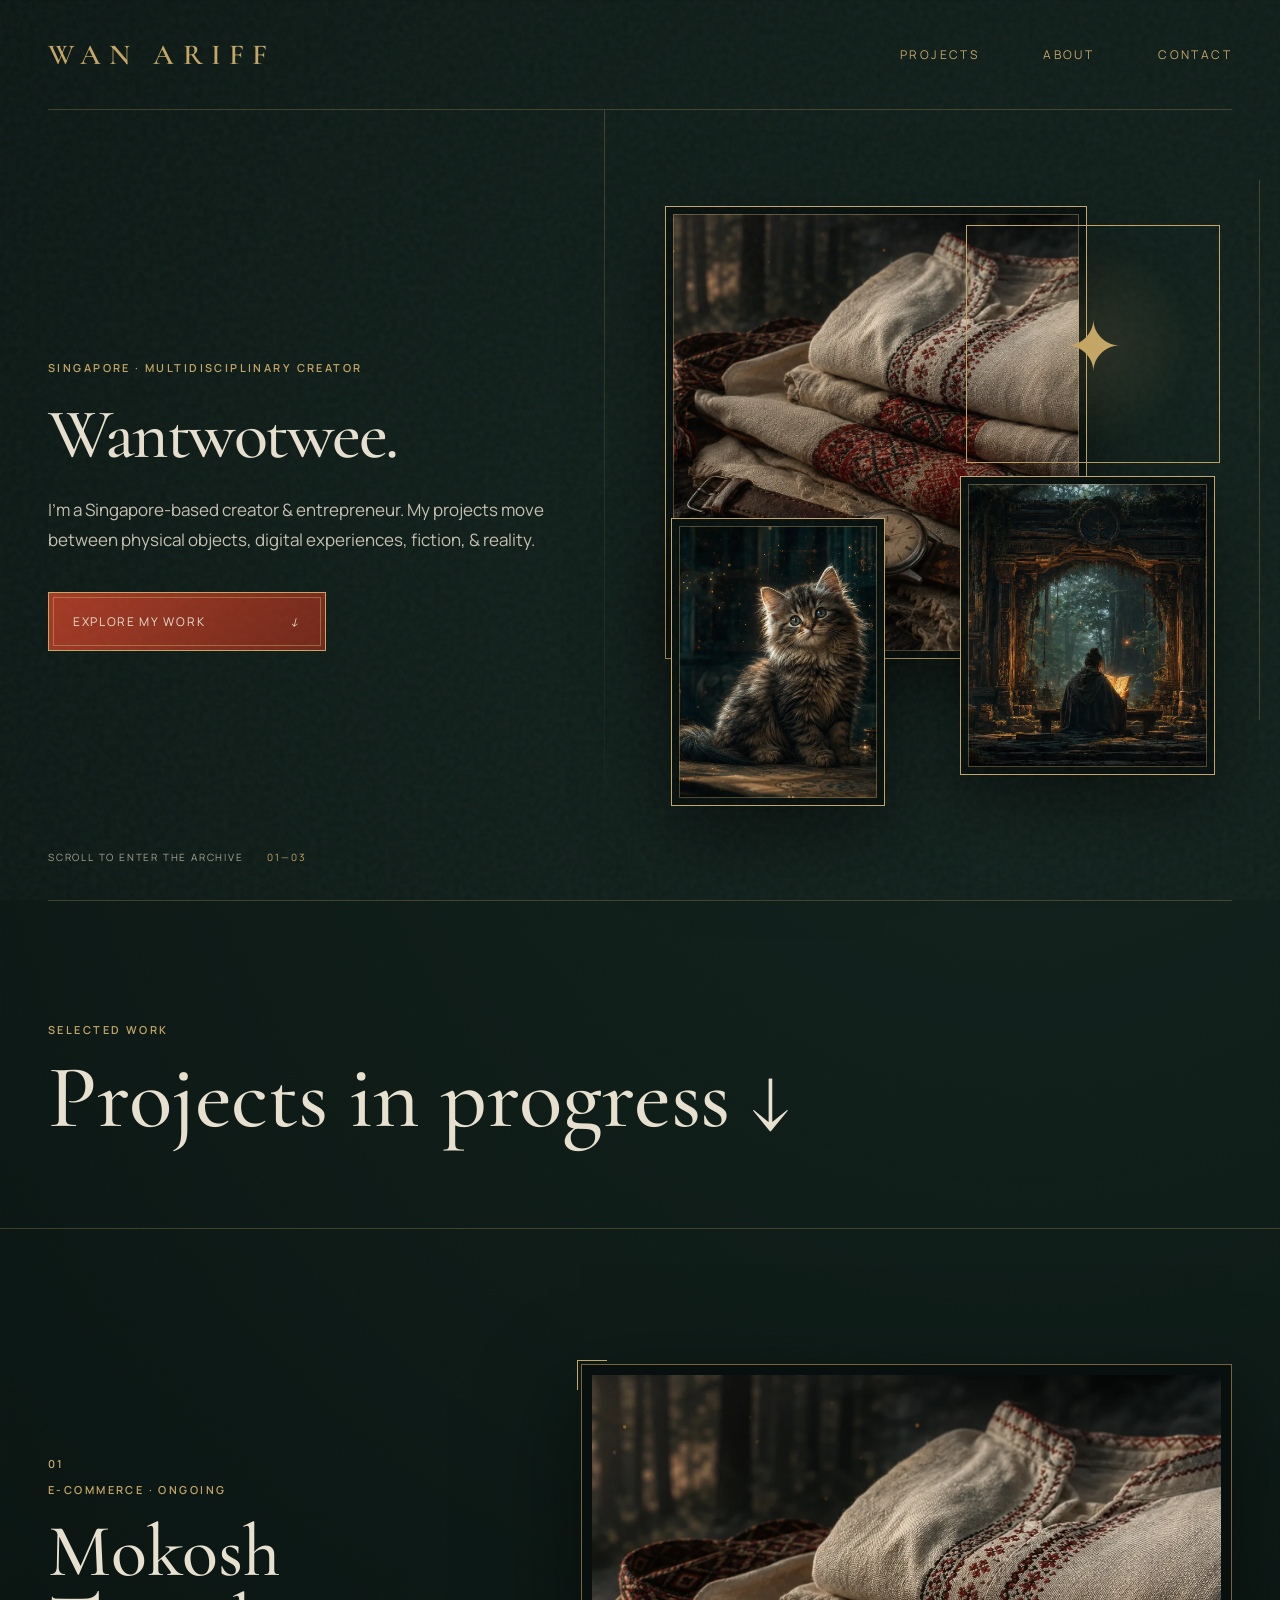
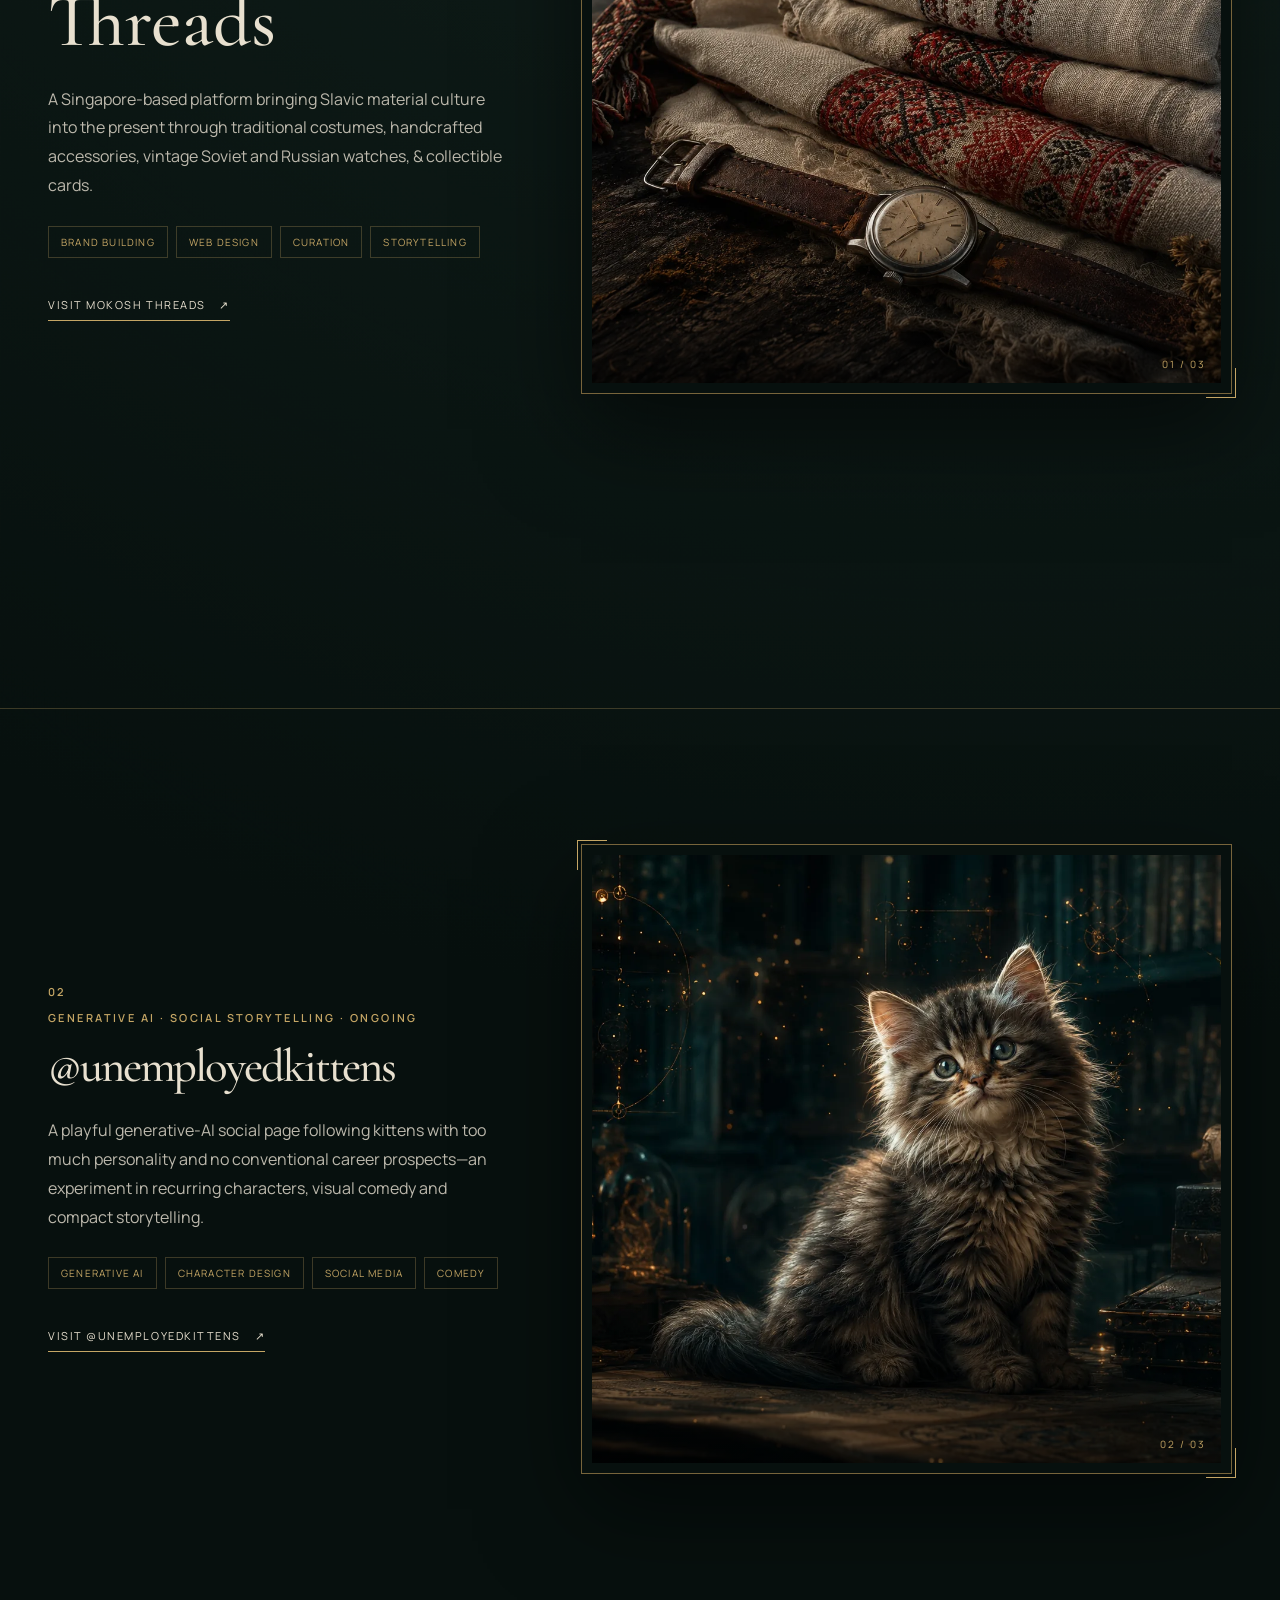
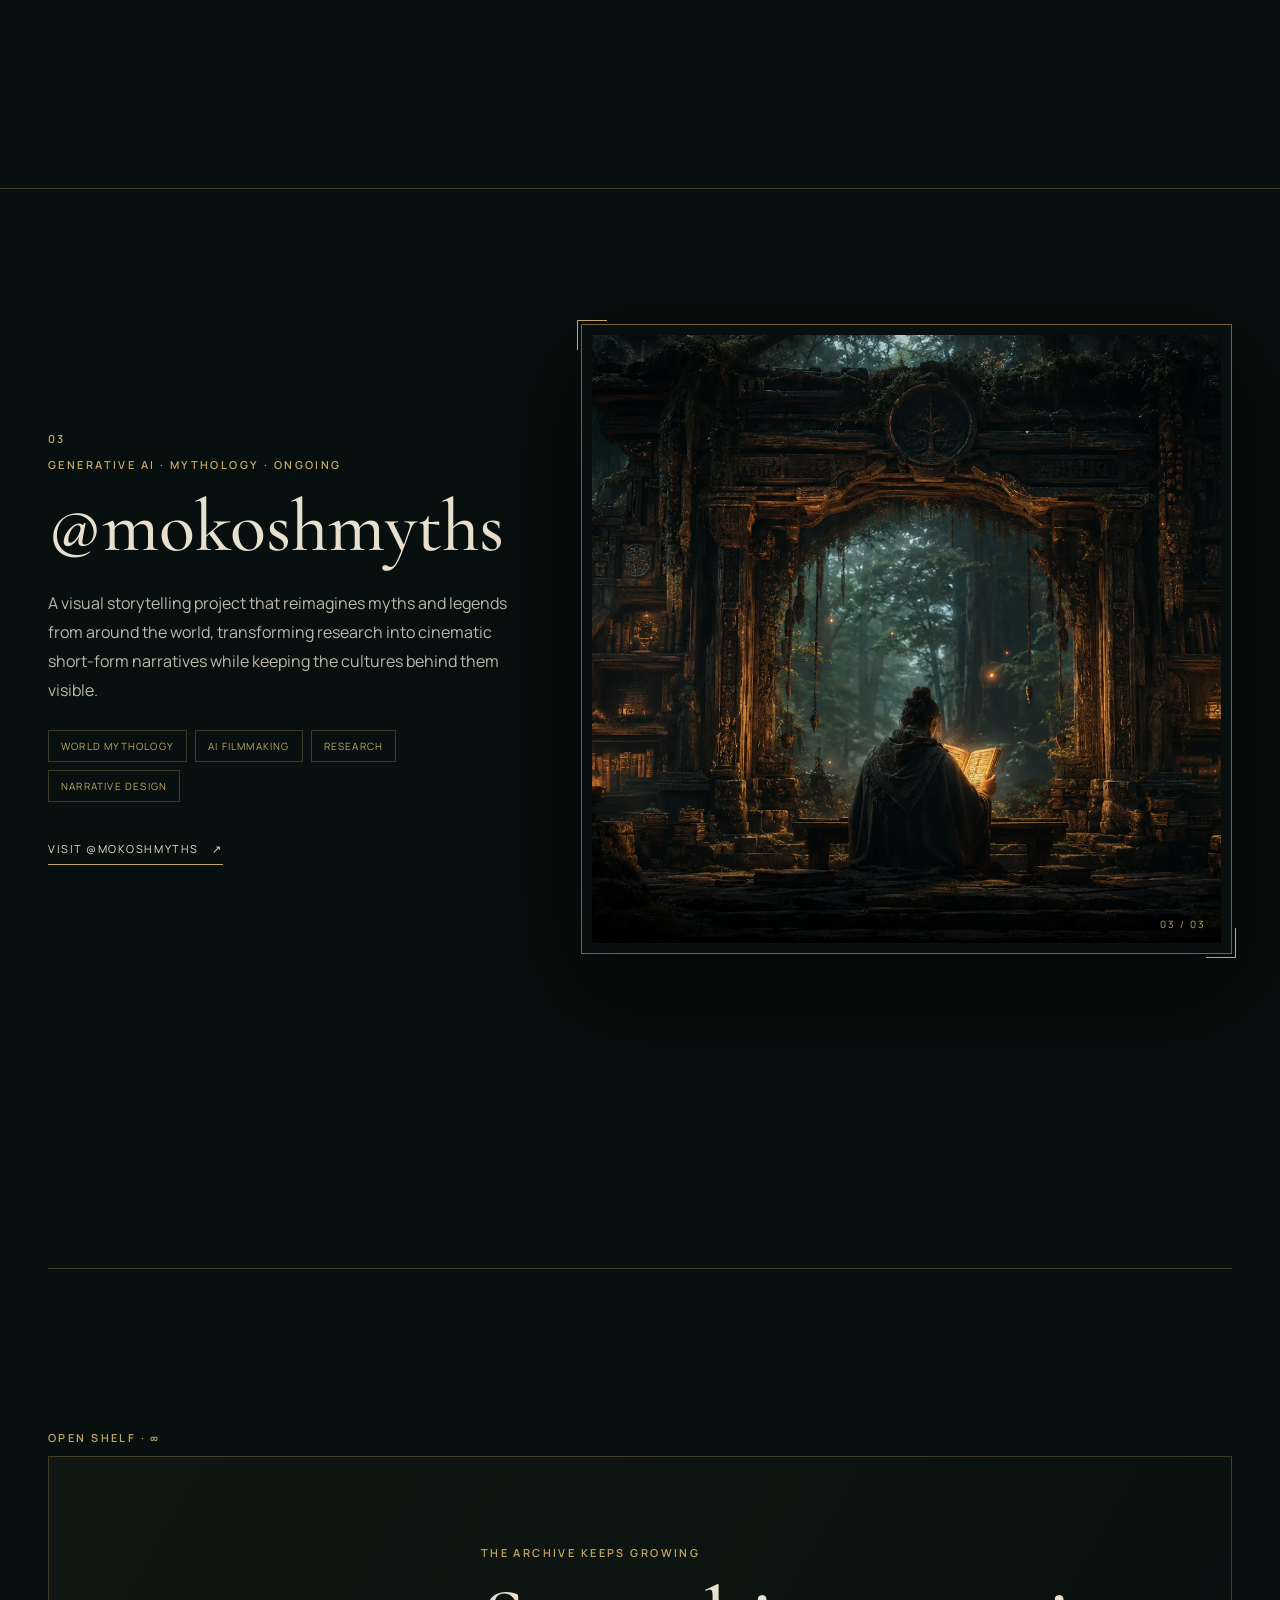
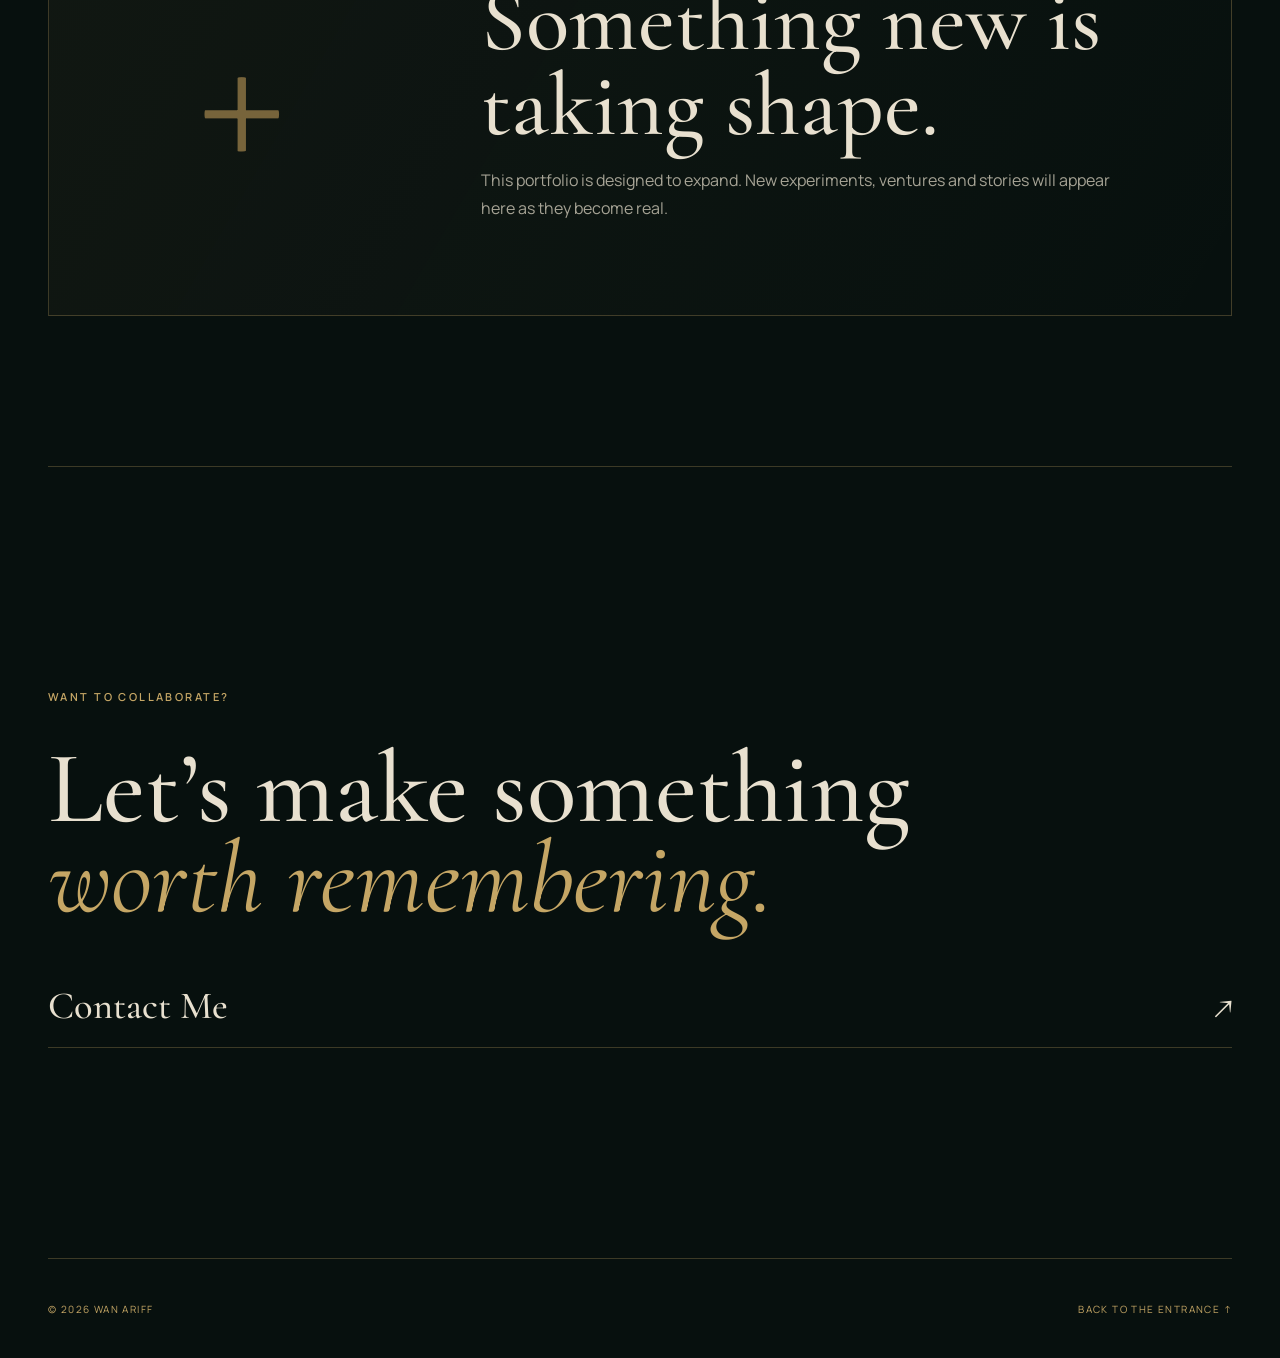
==== index.html @ e7ea40e2 "Update index.html" ====
<!doctype html>
<html lang="en">
<head>
  <meta charset="utf-8">
  <meta name="viewport" content="width=device-width, initial-scale=1">
  <meta name="description" content="Wan Ariff — Singapore-based multidisciplinary creator building brands, stories, objects and unusual internet ideas.">
  <meta name="theme-color" content="#07100e">
  <title>Wan Ariff — Creative Projects</title>
  <link rel="preconnect" href="https://fonts.googleapis.com">
  <link rel="preconnect" href="https://fonts.gstatic.com" crossorigin>
  <link href="https://fonts.googleapis.com/css2?family=Cormorant+Garamond:wght@400;500;600&family=Manrope:wght@400;500;600&display=swap" rel="stylesheet">
  <link rel="stylesheet" href="style.css">
  <link rel="stylesheet" href="base-fix.css">
  <script src="projects.js" defer></script>
  <script src="script.js" defer></script>
</head>
<body>
  <div class="grain" aria-hidden="true"></div>
  <div class="mist mist-a" data-depth=".08" aria-hidden="true"></div>
  <div class="mist mist-b" data-depth=".14" aria-hidden="true"></div>
  <div class="embers" aria-hidden="true"></div>
  <div class="progress" aria-hidden="true"><span></span></div>

  <header class="site-header">
    <a class="brand" href="#top" aria-label="Wan Ariff, home">WAN ARIFF</a>
    <button class="menu-toggle" aria-label="Open navigation" aria-expanded="false"><span></span><span></span></button>
    <nav aria-label="Main navigation">
      <a href="#projects">Projects</a>
      <a href="#about">About</a>
      <a href="#contact">Contact</a>
    </nav>
  </header>

  <main id="top">
    <section class="hero section-shell" aria-labelledby="hero-title">
      <div class="hero-copy reveal">
        <p class="eyebrow">Singapore · Multidisciplinary creator</p>
        <h1 id="hero-title">Wantwotwee.</h1>
        <p class="hero-intro">I’m a Singapore-based creator & entrepreneur. My projects move between physical objects, digital experiences, fiction, & reality.</p>
        <a class="button" href="#projects"><span>Explore my work</span><i aria-hidden="true">↓</i></a>
      </div>
      <div class="hero-archive" aria-hidden="true">
        <figure class="archive-frame frame-main" data-depth=".1"><img src="assets/mokosh-threads.webp" alt=""></figure>
        <figure class="archive-frame frame-kitten" data-depth=".18"><img src="assets/unemployed-kittens.webp" alt=""></figure>
        <figure class="archive-frame frame-myth" data-depth=".12"><img src="assets/mokosh-myths.jpeg" alt=""></figure>
        <div class="archive-sigil">✦</div>
      </div>
      <p class="scroll-note">Scroll to enter the archive <span>01—03</span></p>
    </section>

    <section id="projects" class="projects" aria-labelledby="projects-title">
      <div class="projects-heading section-shell reveal">
        <p class="eyebrow">Selected work</p>
        <h2 id="projects-title">Projects in progress ↓</h2>
      </div>
      <div id="project-list"></div>
    </section>

    <section class="future section-shell reveal" id="future">
      <p class="section-index">Open shelf · ∞</p>
      <div class="future-card">
        <span class="future-mark">+</span>
        <div><p class="eyebrow">The archive keeps growing</p><h2>Something new is taking shape.</h2><p>This portfolio is designed to expand. New experiments, ventures and stories will appear here as they become real.</p></div>
      </div>
    </section>

    <section class="contact section-shell" id="contact">
      <p class="eyebrow reveal">Want to collaborate?</p>
      <h2 class="reveal">Let’s make something<br><em>worth remembering.</em></h2>
      <a class="contact-link reveal" href="mailto:wa0001at@gmail.com">Contact Me <span>↗</span></a>
    </section>
  </main>

  <footer class="site-footer section-shell"><span>© <span id="year"></span> Wan Ariff</span><a href="#top">Back to the entrance ↑</a></footer>
</body>
</html>
---- style.css ----
:root{--forest:#07100e;--charcoal:#0d1513;--gold:#c5a665;--gold-dim:#77643b;--parchment:#e8e0cf;--muted:#a6a395;--ember:#a93f28;--moss:#53604c;--line:rgba(197,166,101,.28);--serif:"Cormorant Garamond",Georgia,serif;--sans:"Manrope",Arial,sans-serif}
*{box-sizing:border-box}html{scroll-behavior:smooth;background:var(--forest)}body{margin:0;color:var(--parchment);background:radial-gradient(circle at 80% 10%,#14241f 0,transparent 36%),var(--forest);font-family:var(--sans);overflow-x:hidden}a{color:inherit}img{display:block;width:100%;height:100%;object-fit:cover}.section-shell{width:min(1420px,calc(100% - 96px));margin-inline:auto}.grain{position:fixed;inset:0;pointer-events:none;opacity:.055;z-index:20;background-image:url("data:image/svg+xml,%3Csvg viewBox='0 0 180 180' xmlns='http://www.w3.org/2000/svg'%3E%3Cfilter id='n'%3E%3CfeTurbulence type='fractalNoise' baseFrequency='.8' numOctaves='4' stitchTiles='stitch'/%3E%3C/filter%3E%3Crect width='100%25' height='100%25' filter='url(%23n)' opacity='.8'/%3E%3C/svg%3E")}.mist{position:fixed;width:65vw;height:38vw;filter:blur(70px);opacity:.14;pointer-events:none;z-index:-1;transform:translate3d(0,var(--parallax,0),0);background:radial-gradient(ellipse,rgba(137,149,128,.45),transparent 66%)}.mist-a{right:-20vw;top:15vh}.mist-b{left:-25vw;top:60vh}.embers{position:fixed;inset:0;pointer-events:none;z-index:-1;opacity:.55;background-image:radial-gradient(circle,#d95b31 0 1px,transparent 1.5px),radial-gradient(circle,#c69a51 0 1px,transparent 1.6px);background-position:14% 30%,76% 63%;background-size:260px 310px,390px 270px}.progress{position:fixed;right:20px;top:20vh;width:1px;height:60vh;background:var(--line);z-index:15}.progress span{display:block;width:100%;height:100%;background:var(--gold);transform-origin:top;transform:scaleY(0)}
.site-header{position:absolute;z-index:10;top:0;left:50%;transform:translateX(-50%);width:min(1420px,calc(100% - 96px));height:110px;border-bottom:1px solid var(--line);display:flex;align-items:center;justify-content:space-between}.brand{text-decoration:none;color:var(--gold);font:600 29px/1 var(--serif);letter-spacing:.28em}.site-header nav{display:flex;gap:64px}.site-header nav a{text-transform:uppercase;text-decoration:none;color:var(--gold);font-size:12px;letter-spacing:.2em;position:relative}.site-header nav a:after{content:"";position:absolute;left:0;right:100%;bottom:-7px;height:1px;background:var(--gold);transition:.3s}.site-header nav a:hover:after{right:0}.menu-toggle{display:none;background:none;border:0;padding:10px}.menu-toggle span{display:block;width:26px;height:1px;margin:7px;background:var(--gold)}
.hero{min-height:100svh;padding-top:160px;padding-bottom:60px;display:grid;grid-template-columns:48% 52%;align-items:center;position:relative}.hero:before{content:"";position:absolute;top:110px;bottom:40px;left:47%;width:1px;background:linear-gradient(var(--line),transparent)}.eyebrow,.section-index,.project-type{text-transform:uppercase;color:var(--gold);font-size:11px;letter-spacing:.22em;font-weight:600}.hero h1{font:500 clamp(54px,5.5vw,90px)/.96 var(--serif);letter-spacing:-.035em;margin:26px 0}.hero-intro{max-width:560px;color:#c6c0b2;font-size:17px;line-height:1.75}.button{display:inline-flex;margin-top:20px;min-width:278px;justify-content:space-between;align-items:center;padding:20px 24px;text-decoration:none;text-transform:uppercase;letter-spacing:.14em;font-size:12px;background:linear-gradient(135deg,#a63b25,#702719);border:1px solid var(--gold);outline:1px solid rgba(197,166,101,.5);outline-offset:-6px;transition:.3s}.button:hover{transform:translateY(-3px);filter:brightness(1.15)}.hero-archive{height:min(650px,65vw);max-height:68vh;position:relative;margin-left:6%}.archive-frame{position:absolute;margin:0;border:1px solid var(--gold);padding:7px;background:#07100e;box-shadow:0 28px 70px rgba(0,0,0,.5);transform:translate3d(0,var(--parallax,0),0);overflow:hidden}.archive-frame:after{content:"";position:absolute;inset:7px;border:1px solid rgba(197,166,101,.4)}.frame-main{inset:2% 25% 24% 2%}.frame-kitten{width:37%;height:47%;left:3%;bottom:0;z-index:2}.frame-myth{width:44%;height:49%;right:3%;bottom:5%;z-index:3}.archive-sigil{position:absolute;right:2%;top:5%;border:1px solid var(--gold);color:var(--gold);width:44%;height:39%;display:grid;place-items:center;font-size:70px;background:radial-gradient(circle,rgba(197,166,101,.14),transparent 60%)}.scroll-note{position:absolute;bottom:26px;left:0;color:var(--muted);font-size:10px;text-transform:uppercase;letter-spacing:.18em}.scroll-note span{color:var(--gold);margin-left:20px}
.manifesto{padding:150px 0;display:grid;grid-template-columns:30% 58%;gap:12%;border-top:1px solid var(--line)}.manifesto-lead{font:500 clamp(38px,4vw,64px)/1.05 var(--serif);margin:0 0 40px;color:var(--parchment)}.manifesto div>p:last-child{color:var(--muted);font-size:17px;line-height:1.8;max-width:750px}.projects-heading{padding:110px 0 70px;border-top:1px solid var(--line)}.projects-heading h2,.future h2{font:500 clamp(54px,7vw,104px)/.95 var(--serif);margin:18px 0}.project{min-height:120vh;border-top:1px solid var(--line);position:relative}.project-sticky{min-height:100vh;position:sticky;top:0;display:grid;grid-template-columns:39% 55%;gap:6%;align-items:center;padding-block:90px}.project-copy h3{font:500 clamp(50px,5.8vw,90px)/.95 var(--serif);margin:19px 0 28px}.project-description{font-size:16px;line-height:1.8;color:#bcb8ac;max-width:560px}.tags{display:flex;gap:8px;flex-wrap:wrap;list-style:none;padding:0;margin:26px 0 34px}.tags li{border:1px solid var(--line);padding:8px 12px;color:var(--gold);font-size:10px;text-transform:uppercase;letter-spacing:.12em}.text-link{text-decoration:none;text-transform:uppercase;letter-spacing:.14em;font-size:11px;border-bottom:1px solid var(--gold);padding-bottom:8px}.text-link span{margin-left:10px}.text-link.disabled{opacity:.45;pointer-events:none}.project-visual{height:min(70vh,720px);margin:0;border:1px solid var(--gold-dim);padding:10px;position:relative;background:#07100e;box-shadow:0 35px 90px rgba(0,0,0,.55)}.project-visual:after{content:"";position:absolute;inset:10px;background:linear-gradient(180deg,transparent 70%,rgba(0,0,0,.65));pointer-events:none}.project-visual figcaption{position:absolute;right:25px;bottom:22px;color:var(--gold);z-index:2;font-size:10px;letter-spacing:.2em}.corner{position:absolute;width:30px;height:30px;z-index:3}.corner-a{left:-5px;top:-5px;border-left:1px solid var(--gold);border-top:1px solid var(--gold)}.corner-b{right:-5px;bottom:-5px;border-right:1px solid var(--gold);border-bottom:1px solid var(--gold)}
.future{padding:150px 0;border-top:1px solid var(--line)}.future-card{min-height:460px;border:1px solid var(--line);padding:60px;display:grid;grid-template-columns:25% 65%;gap:10%;align-items:center;background:linear-gradient(120deg,rgba(197,166,101,.05),transparent)}.future-mark{font:300 220px/1 var(--serif);color:var(--gold-dim);text-align:center}.future-card p:last-child{color:var(--muted);line-height:1.75;max-width:650px}.contact{min-height:88vh;padding:150px 0;display:flex;flex-direction:column;justify-content:center;border-top:1px solid var(--line)}.contact h2{font:500 clamp(55px,8vw,122px)/.88 var(--serif);margin:28px 0 60px}.contact h2 em{color:var(--gold);font-weight:400}.contact-link{font:500 clamp(26px,3vw,48px) var(--serif);text-decoration:none;border-bottom:1px solid var(--line);padding-bottom:18px;display:flex;justify-content:space-between}.contact-note{font-size:11px;color:var(--muted);margin-top:15px}.site-footer{height:100px;border-top:1px solid var(--line);display:flex;justify-content:space-between;align-items:center;color:var(--gold);font-size:10px;text-transform:uppercase;letter-spacing:.14em}.site-footer a{text-decoration:none}
.reveal{opacity:0;transform:translateY(32px);transition:opacity .9s ease var(--delay,0s),transform .9s ease var(--delay,0s)}.reveal.visible{opacity:1;transform:none}
@media(max-width:900px){.section-shell,.site-header{width:min(100% - 40px,720px)}.site-header{height:84px}.brand{font-size:22px}.menu-toggle{display:block}.site-header nav{position:absolute;top:84px;left:0;right:0;padding:25px;background:#09120f;border:1px solid var(--line);display:none;flex-direction:column;gap:24px}.site-header nav.open{display:flex}.hero{padding-top:130px;grid-template-columns:1fr;align-content:start}.hero:before{display:none}.hero h1{font-size:clamp(48px,13vw,72px)}.hero-archive{height:520px;margin:70px 0 20px}.scroll-note{display:none}.manifesto{grid-template-columns:1fr;padding:100px 0;gap:25px}.project{min-height:0}.project-sticky{position:relative;grid-template-columns:1fr;padding:100px 0;gap:45px}.project-visual{height:62vh;max-height:640px;order:-1}.future-card{grid-template-columns:1fr;padding:36px}.future-mark{font-size:120px;text-align:left}.contact{min-height:80vh;padding:110px 0}.progress{right:8px}}
@media(max-width:520px){.section-shell,.site-header{width:calc(100% - 28px)}.hero{padding-top:115px}.hero h1{font-size:46px}.hero-intro{font-size:15px}.button{width:100%;min-width:0}.hero-archive{height:390px}.frame-main{right:13%}.frame-kitten{width:42%}.frame-myth{width:48%}.archive-sigil{display:none}.projects-heading{padding:85px 0 50px}.project-copy h3{font-size:50px}.project-visual{height:52vh}.future{padding:90px 0}.future-card{padding:28px}.future-card h2{font-size:48px}.contact h2{font-size:52px}.site-footer{height:auto;padding-block:30px;gap:20px;flex-direction:column;align-items:flex-start}}
@media(prefers-reduced-motion:reduce){html{scroll-behavior:auto}*,*:before,*:after{animation-duration:.01ms!important;transition-duration:.01ms!important}.reveal{opacity:1;transform:none}}
---- base-fix.css ----
body {
  margin: 0;
  color: var(--parchment);
  background: radial-gradient(circle at 80% 10%, #14241f 0, transparent 36%), var(--forest);
  font-family: var(--sans);
  overflow-x: hidden;
}

a { color: inherit; }

img {
  display: block;
  width: 100%;
  height: 100%;
  object-fit: cover;
}

/* Keep typography consistent between desktop and mobile browsers. */
html {
  -webkit-text-size-adjust: 100%;
  text-size-adjust: 100%;
}

.project-copy {
  min-width: 0;
}

.project-copy h3 {
  max-width: 100%;
  overflow-wrap: anywhere;
  word-break: normal;
}

/* The social handle is one long word, so it needs a slightly more compact
   desktop display size to stay inside the text column. */
.project[data-project="02"] .project-copy h3 {
  font-size: clamp(42px, 3.65vw, 68px);
  letter-spacing: -0.045em;
}

@media (max-width: 900px) {
  .project-copy h3,
  .project[data-project="02"] .project-copy h3 {
    font-size: clamp(42px, 11vw, 52px);
    line-height: 0.96;
    letter-spacing: -0.035em;
  }

  .project-type,
  .project-description,
  .tags,
  .text-link {
    -webkit-text-size-adjust: 100%;
    text-size-adjust: 100%;
  }
}

@media (max-width: 520px) {
  .project-copy h3,
  .project[data-project="02"] .project-copy h3 {
    font-size: clamp(38px, 10.5vw, 48px);
  }
}
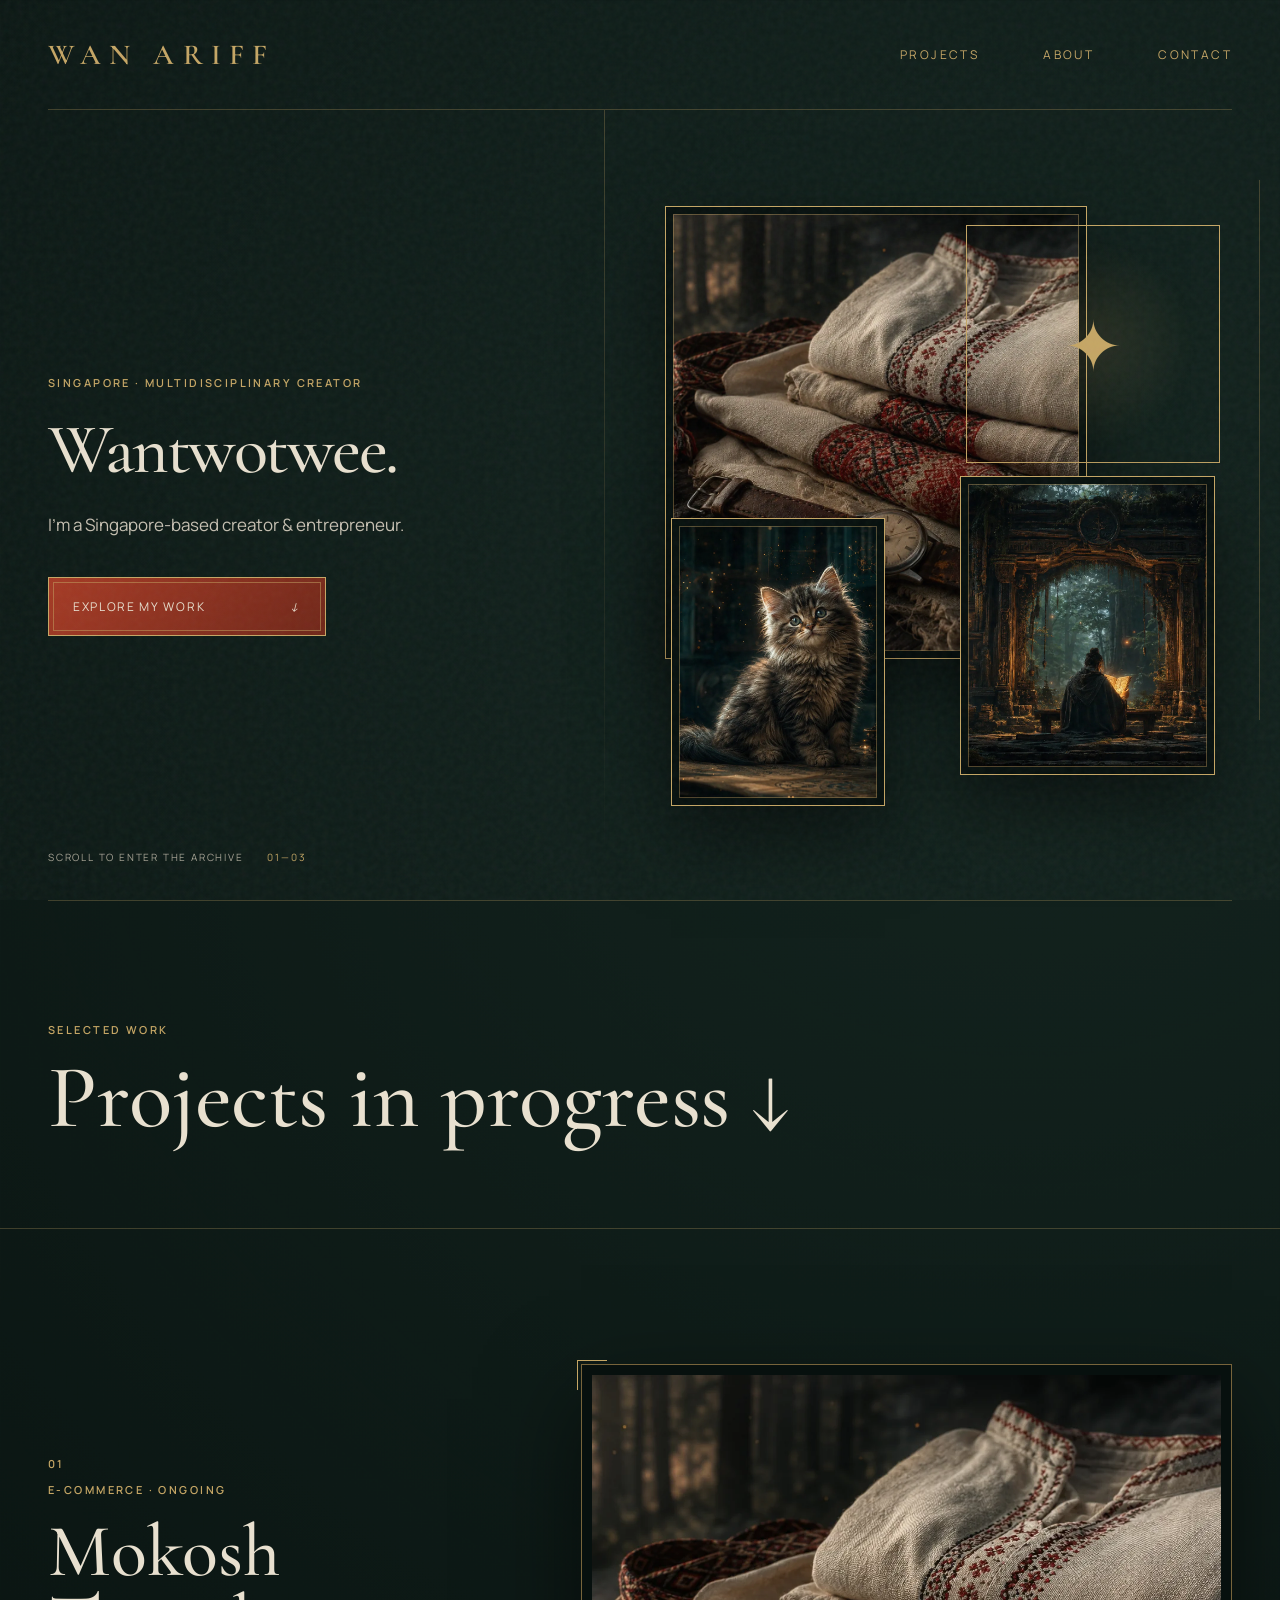
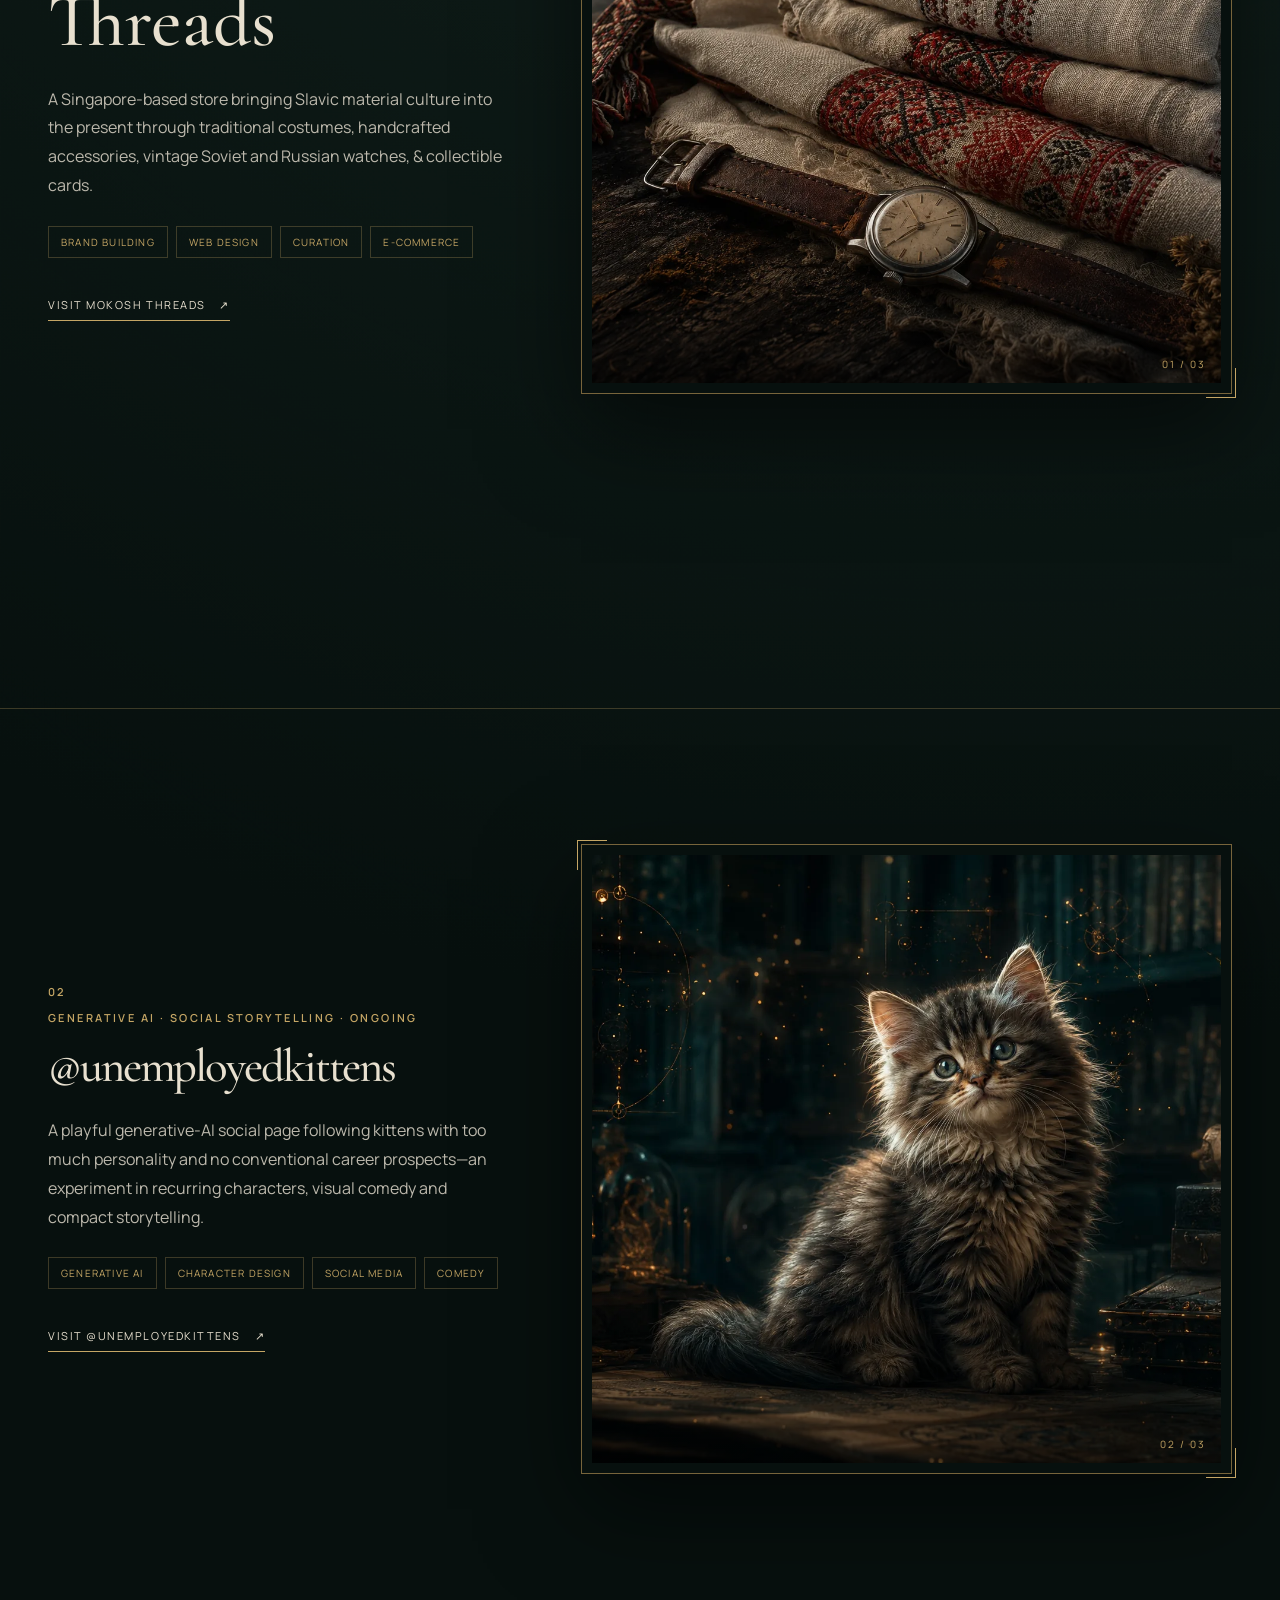
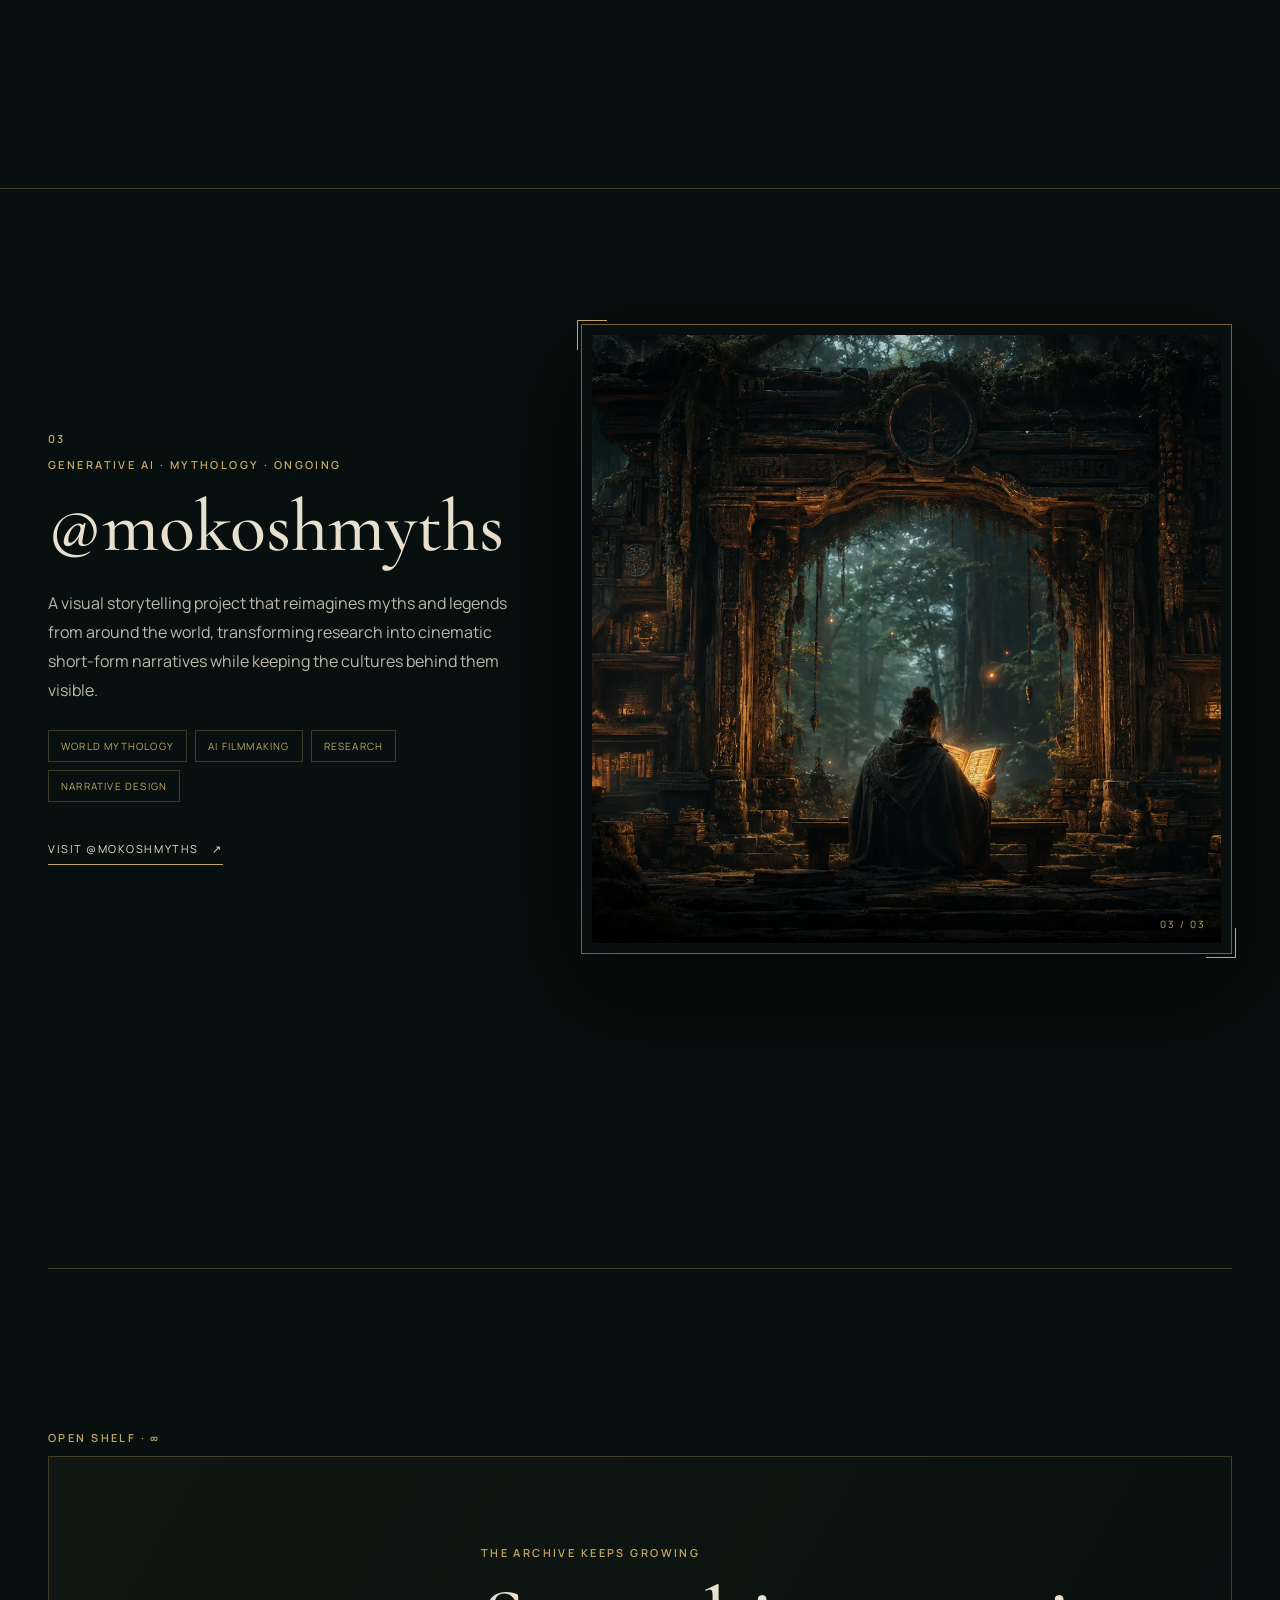
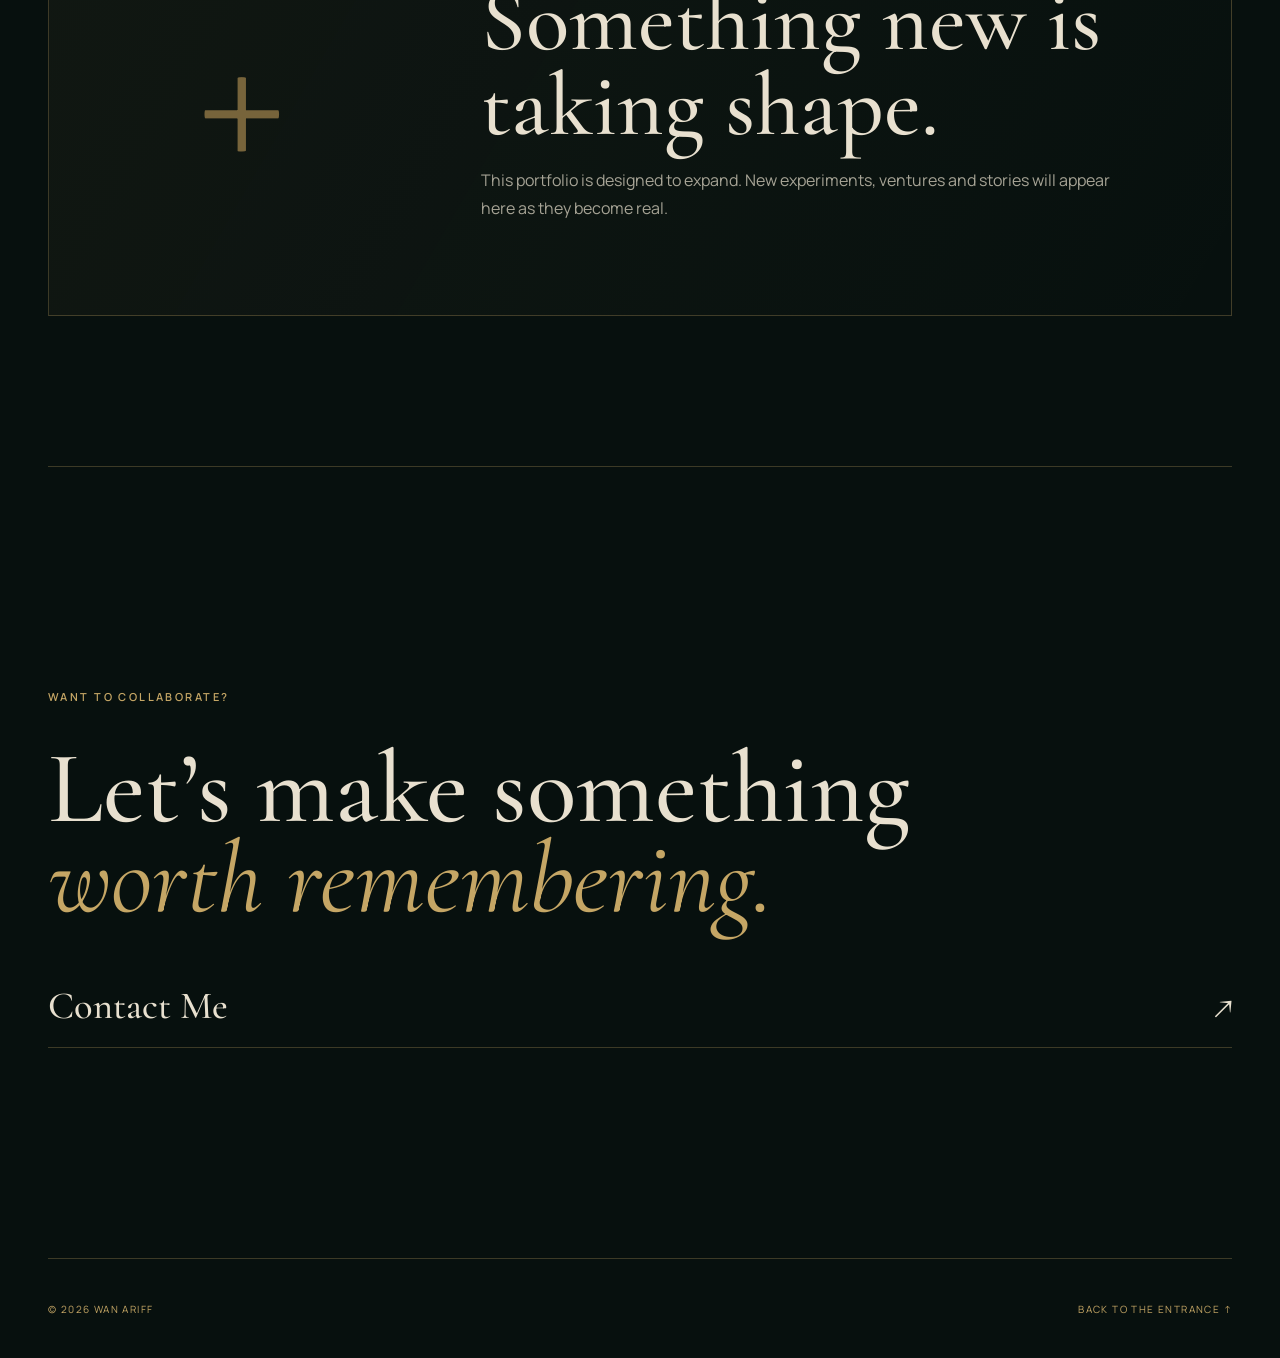
==== commit 67d4cde8: "Update index.html" ====
--- a/index.html
+++ b/index.html
@@ -36,7 +36,7 @@
       <div class="hero-copy reveal">
         <p class="eyebrow">Singapore · Multidisciplinary creator</p>
         <h1 id="hero-title">Wantwotwee.</h1>
-        <p class="hero-intro">I’m a Singapore-based creator & entrepreneur. My projects move between physical objects, digital experiences, fiction, & reality.</p>
+        <p class="hero-intro">I’m a Singapore-based creator & entrepreneur.</p>
         <a class="button" href="#projects"><span>Explore my work</span><i aria-hidden="true">↓</i></a>
       </div>
       <div class="hero-archive" aria-hidden="true">
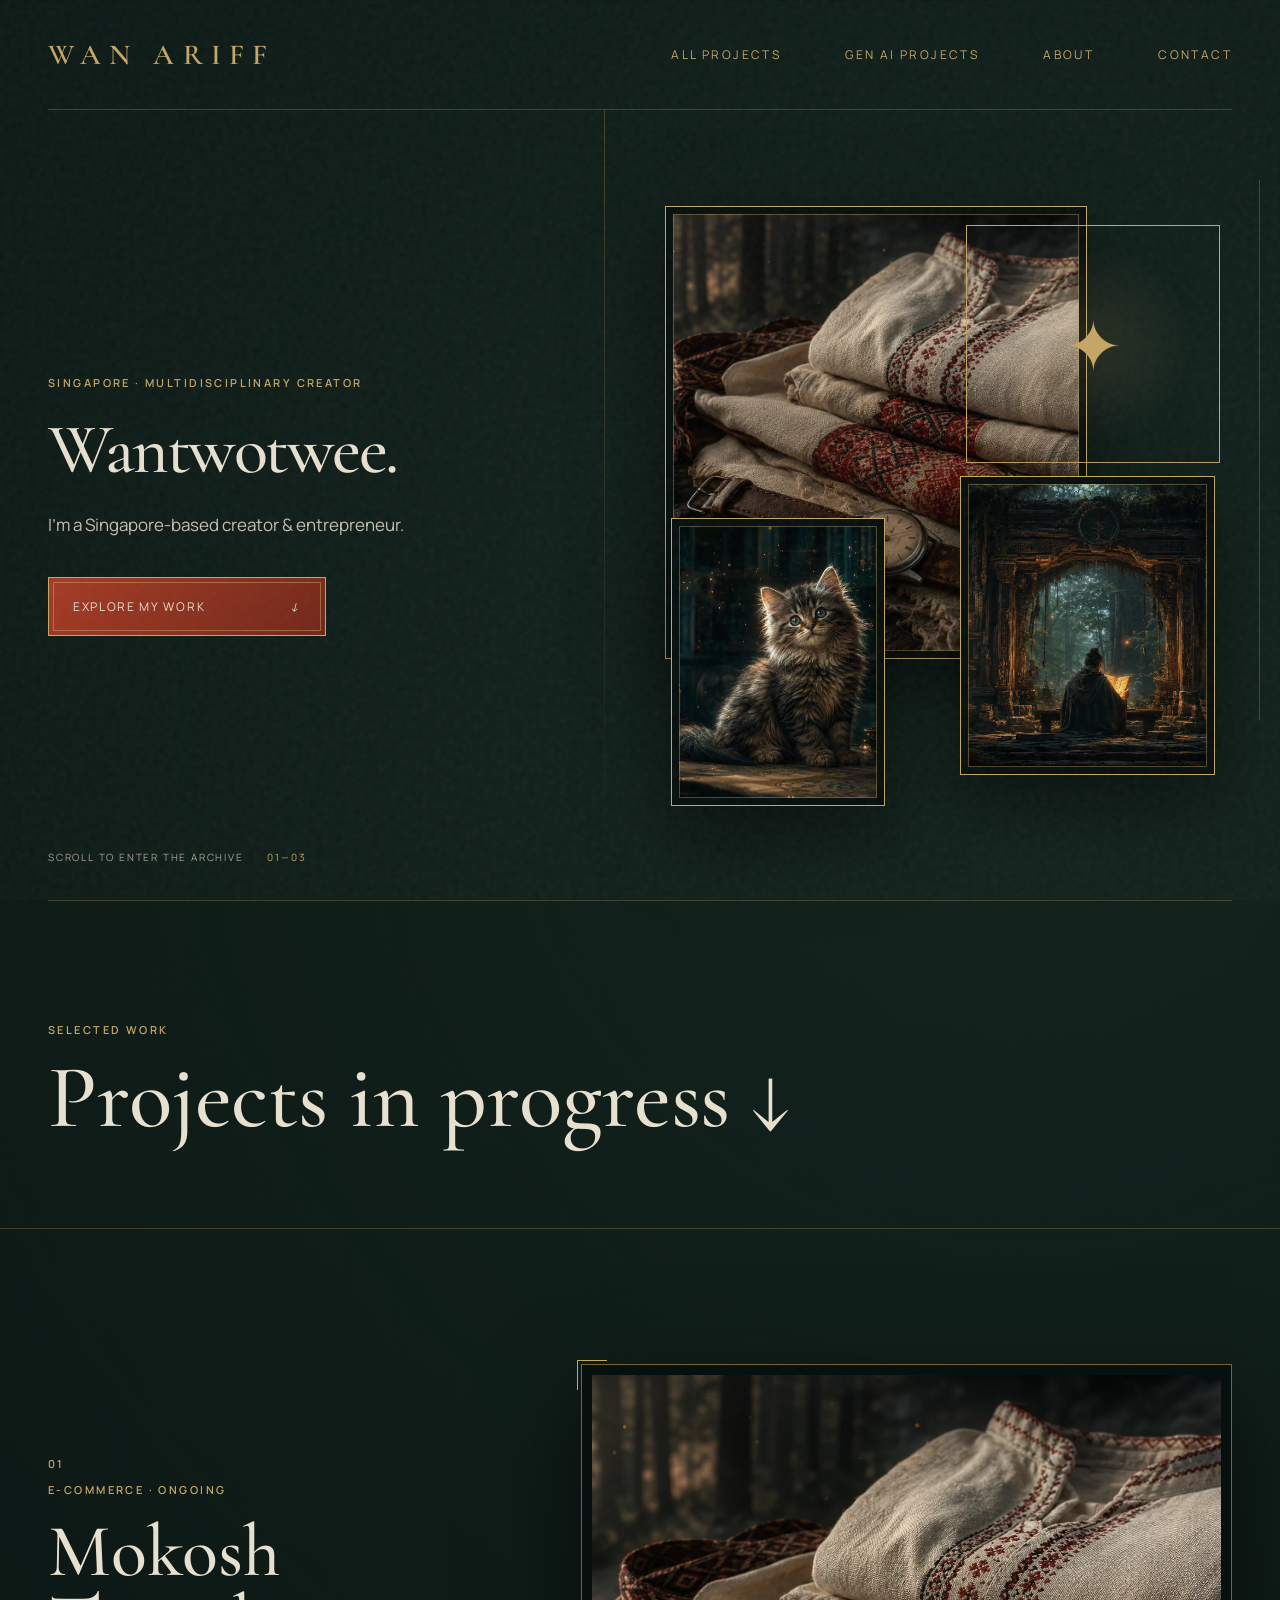
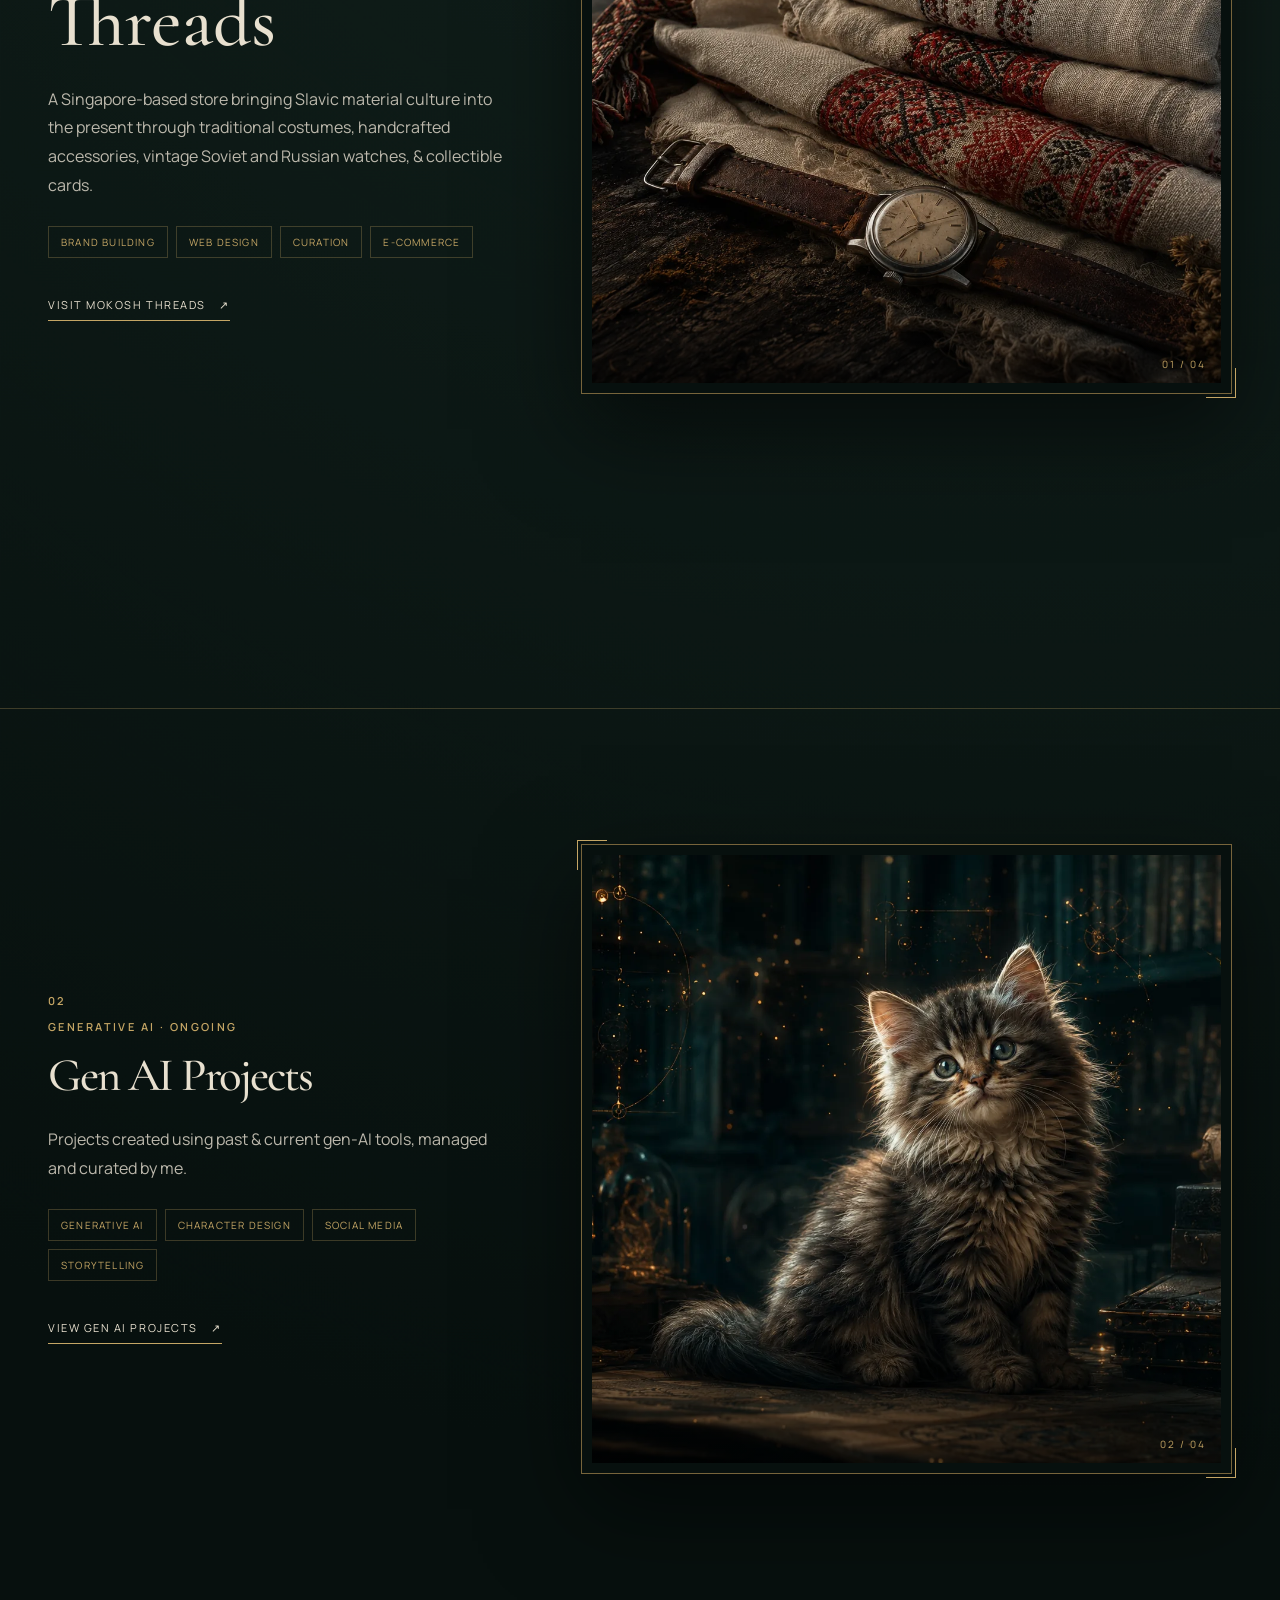
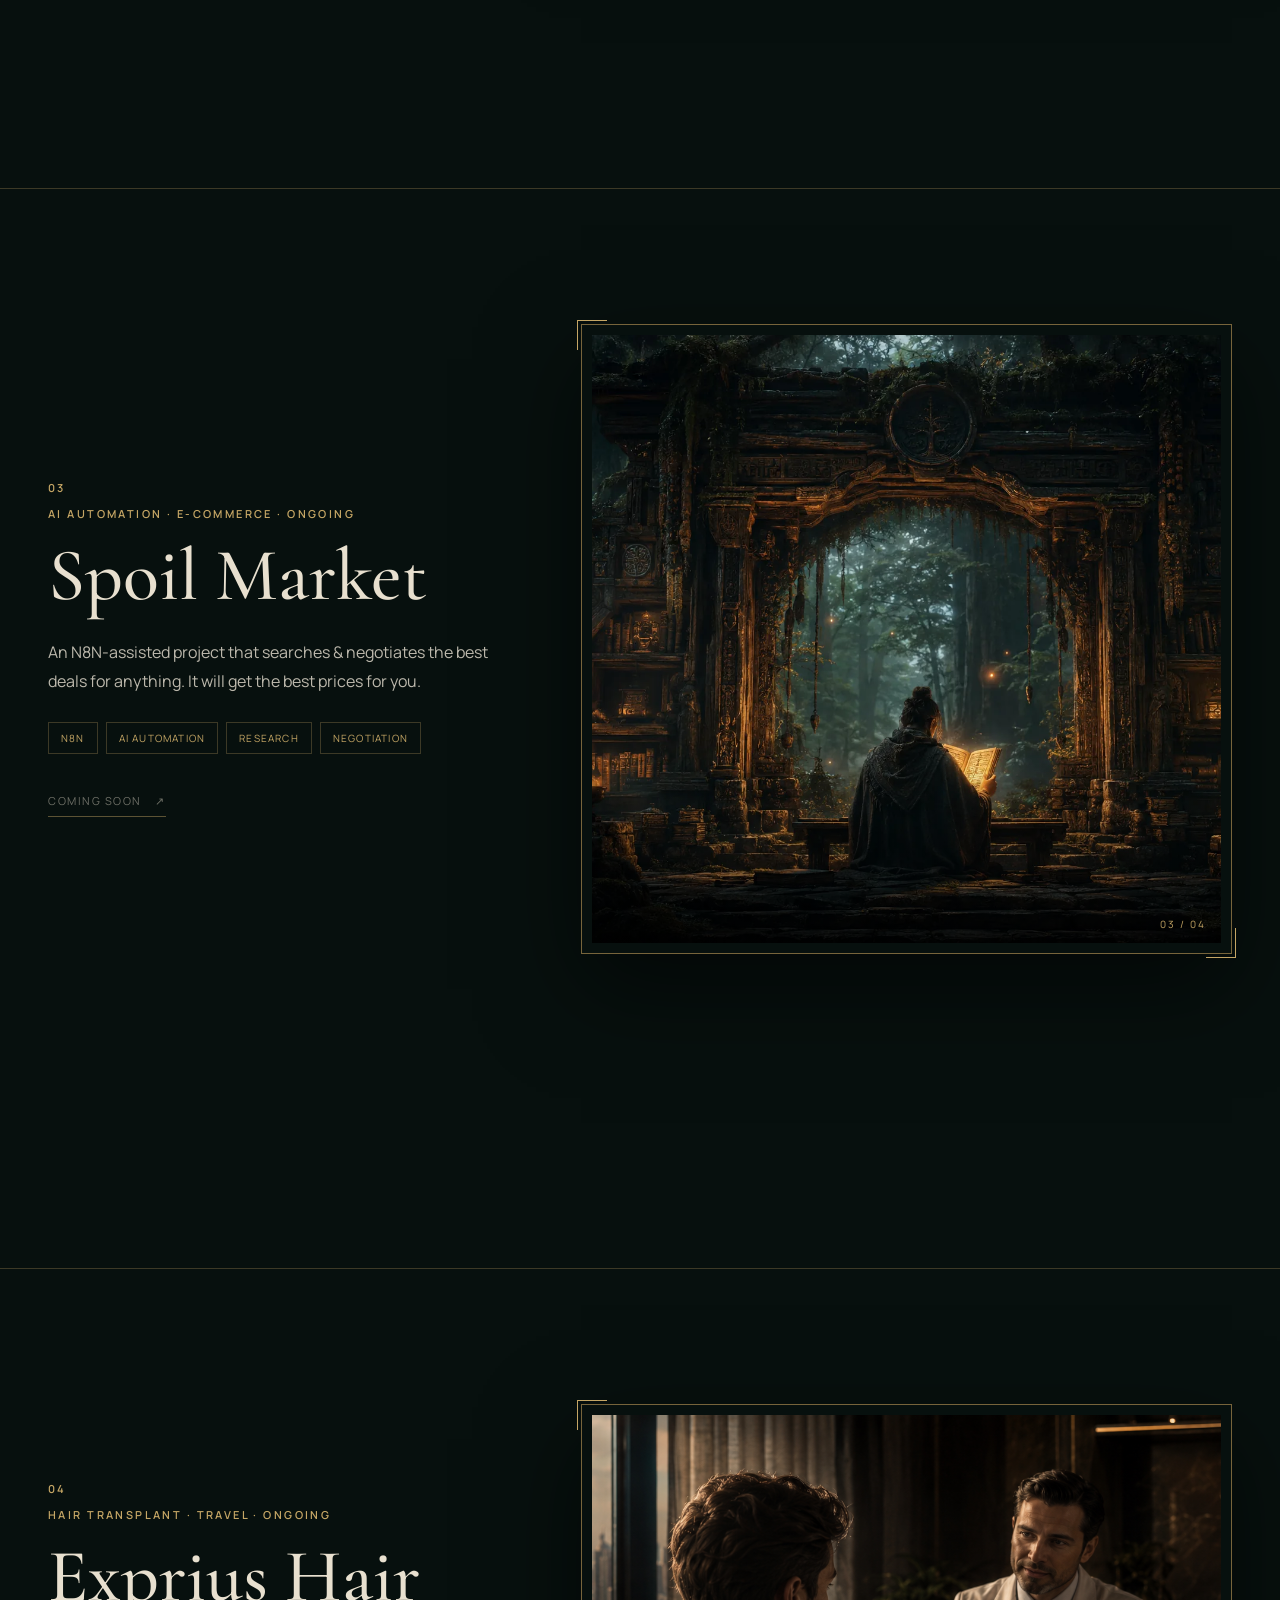
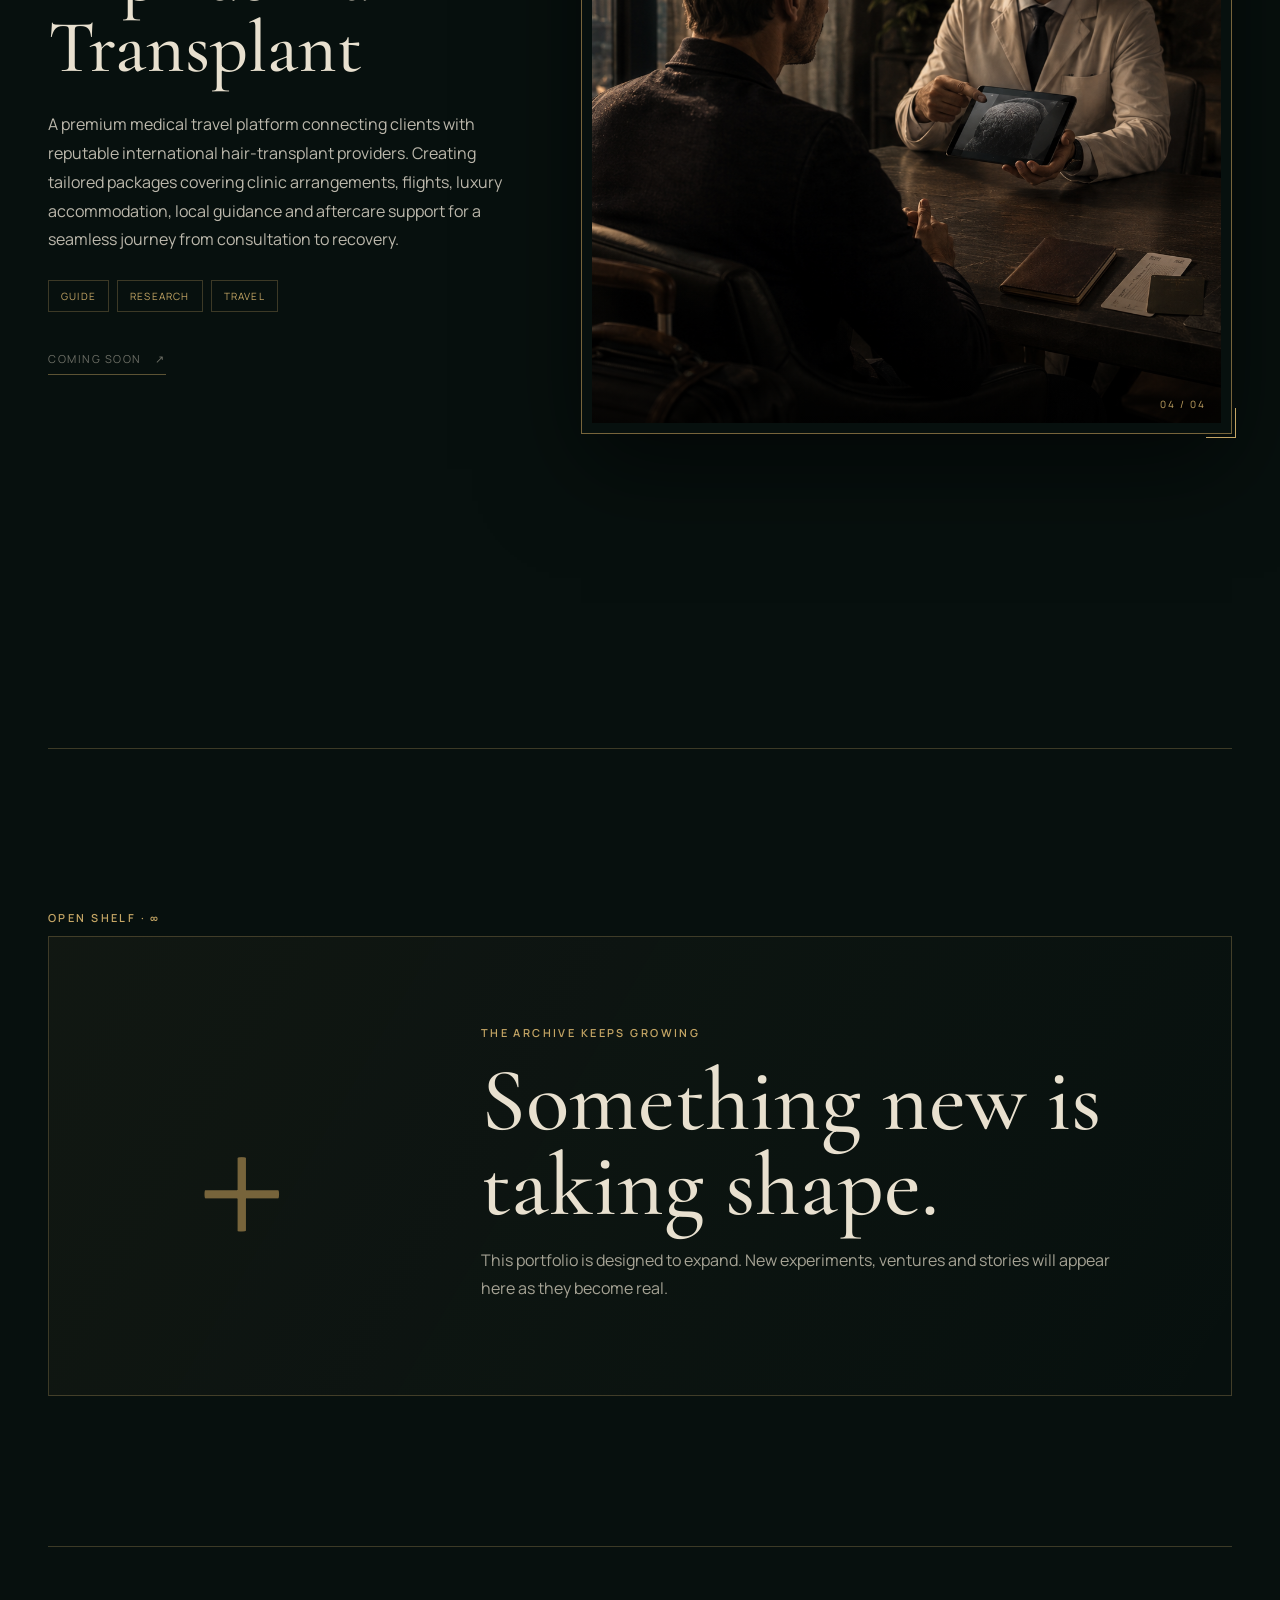
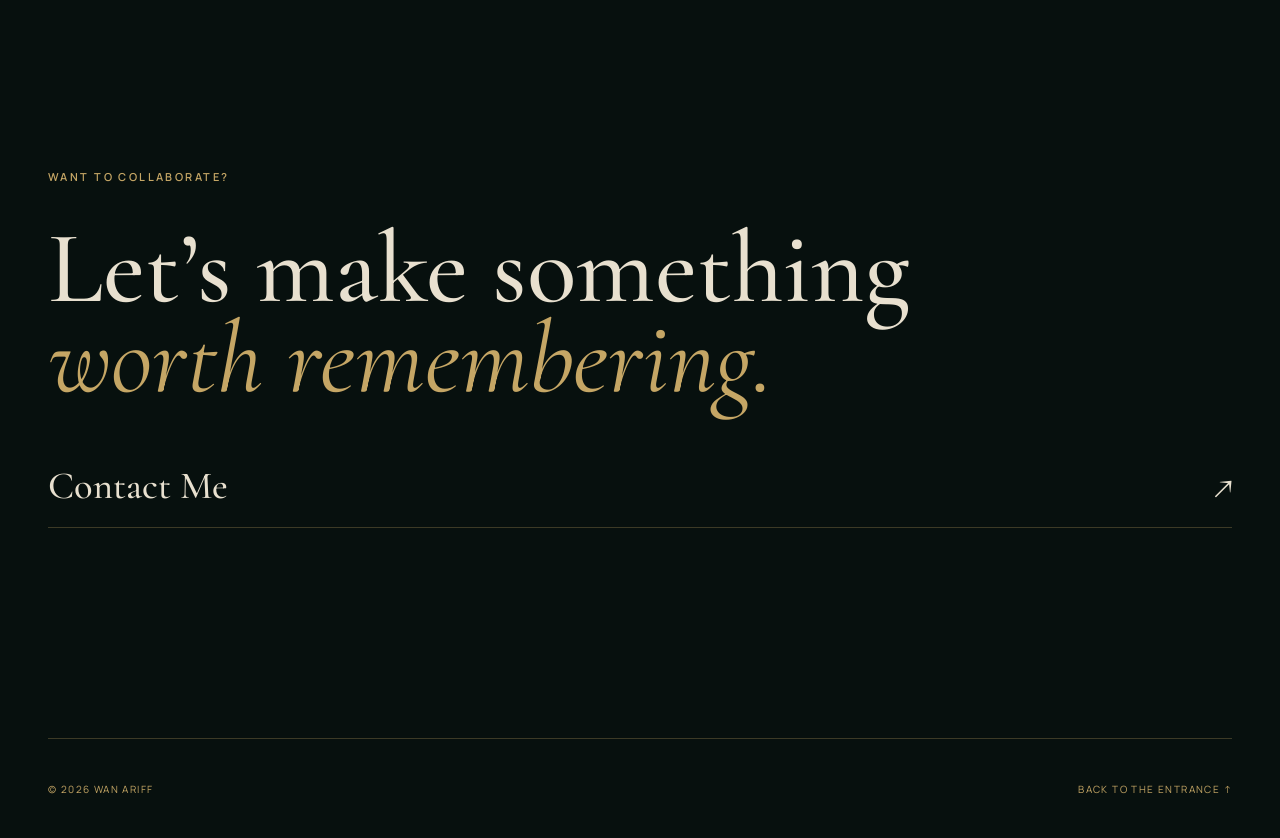
==== commit bd2fce64: "Update index.html" ====
--- a/index.html
+++ b/index.html
@@ -25,7 +25,8 @@
     <a class="brand" href="#top" aria-label="Wan Ariff, home">WAN ARIFF</a>
     <button class="menu-toggle" aria-label="Open navigation" aria-expanded="false"><span></span><span></span></button>
     <nav aria-label="Main navigation">
-      <a href="#projects">Projects</a>
+      <a href="#projects">All Projects</a>
+      <a href="https://wantwotwee.com/gen-ai/">Gen AI Projects</a>
       <a href="#about">About</a>
       <a href="#contact">Contact</a>
     </nav>
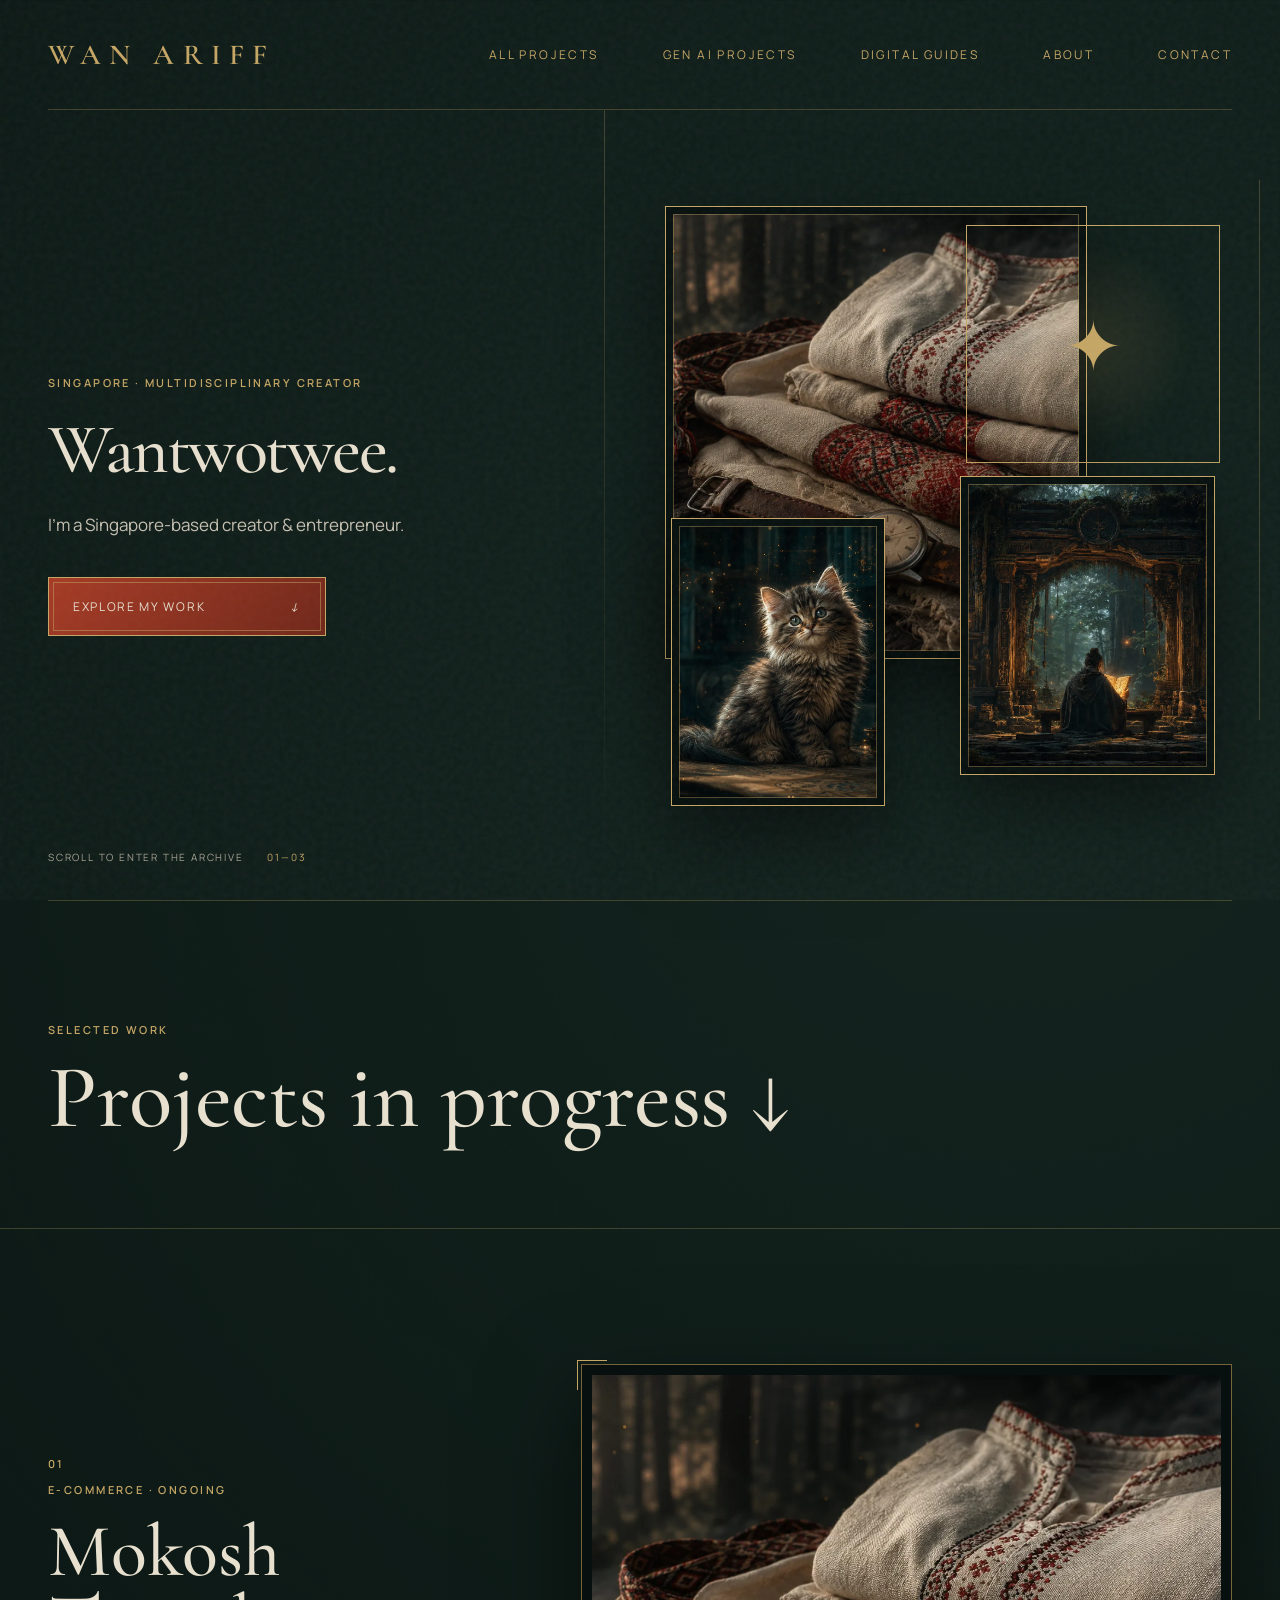
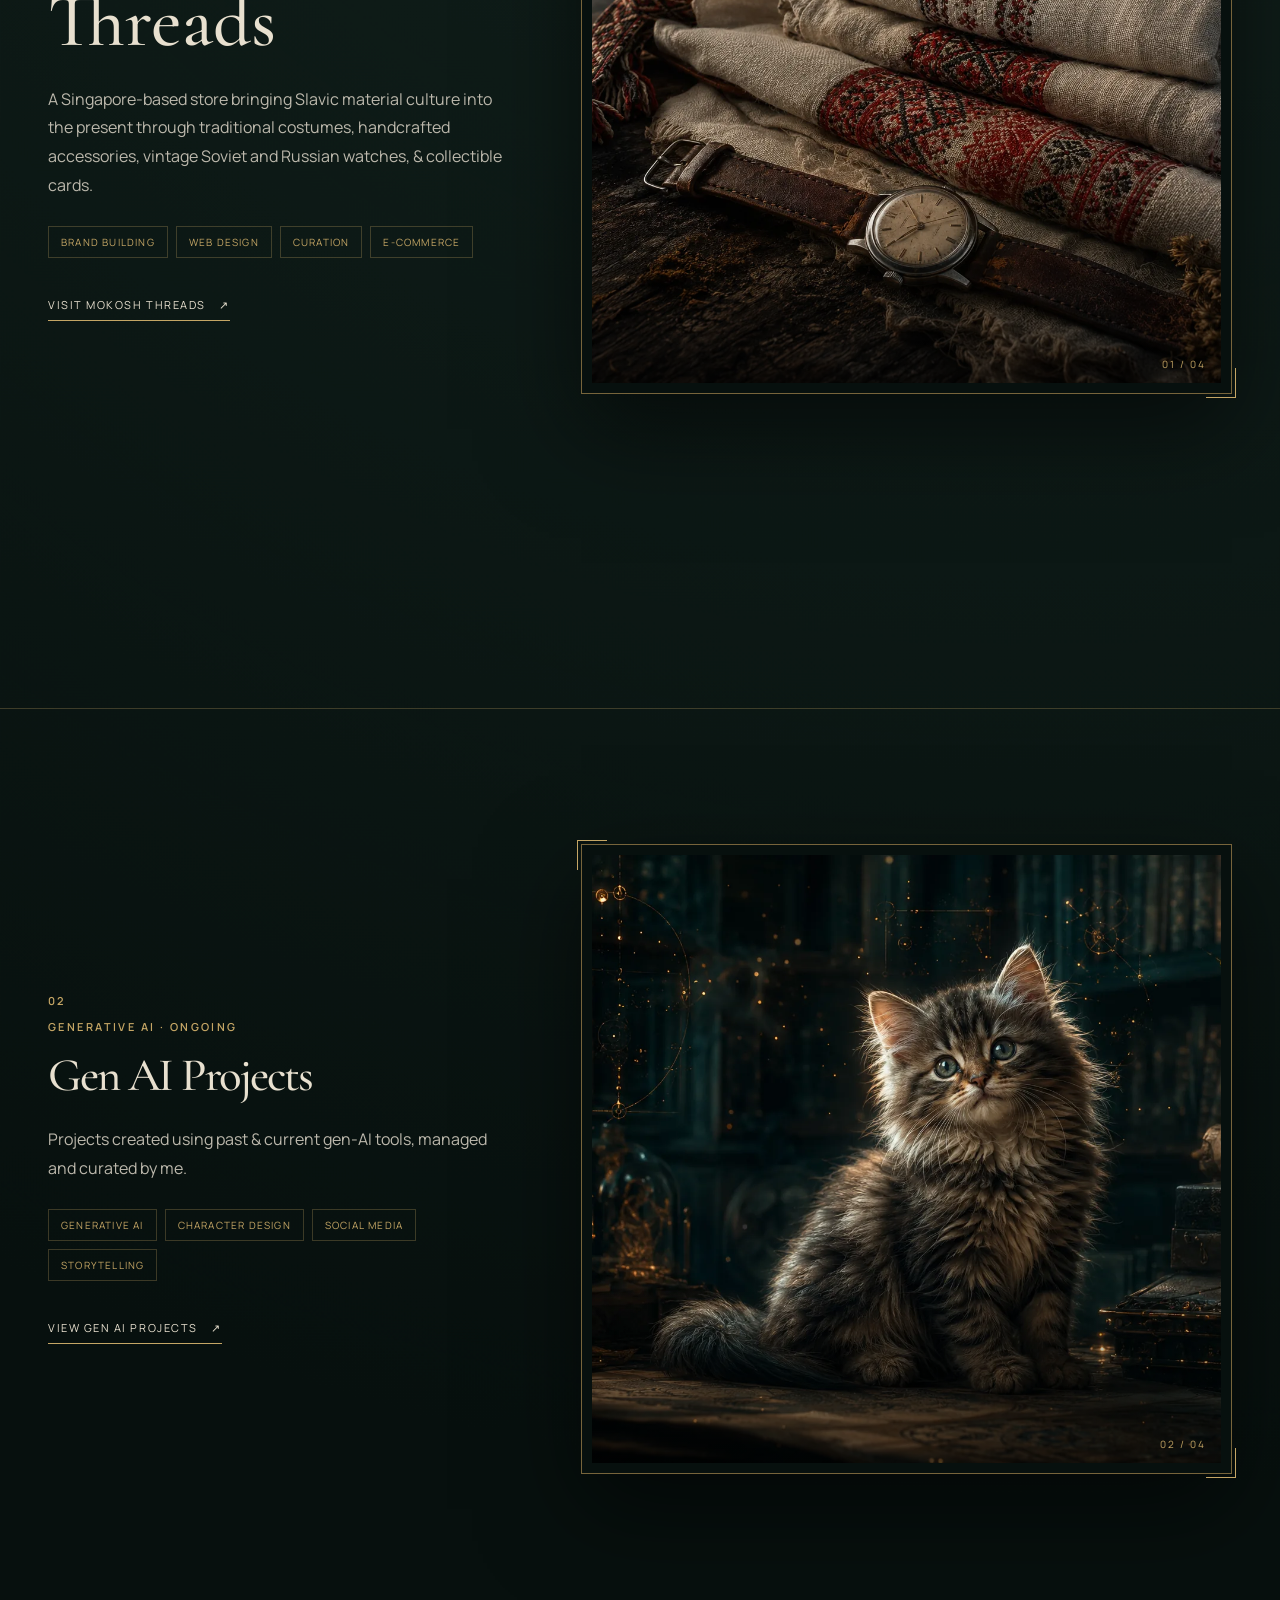
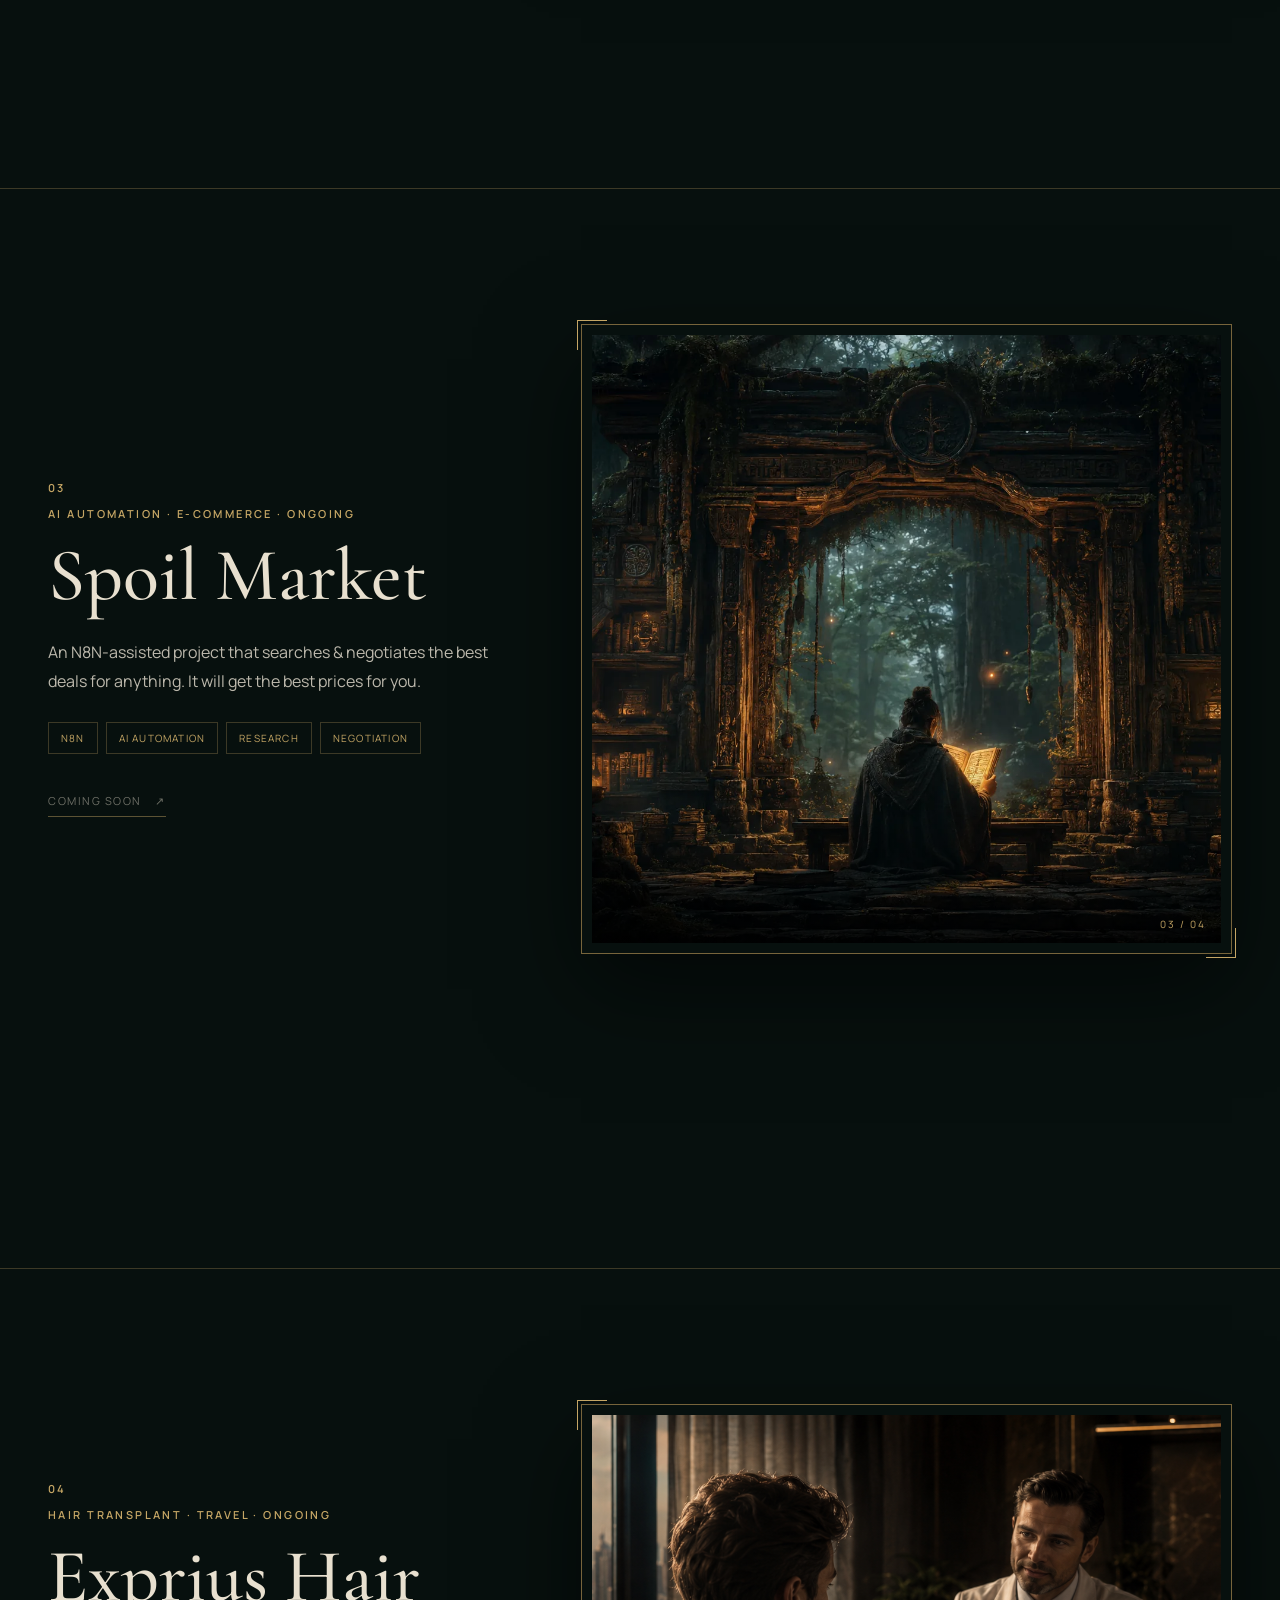
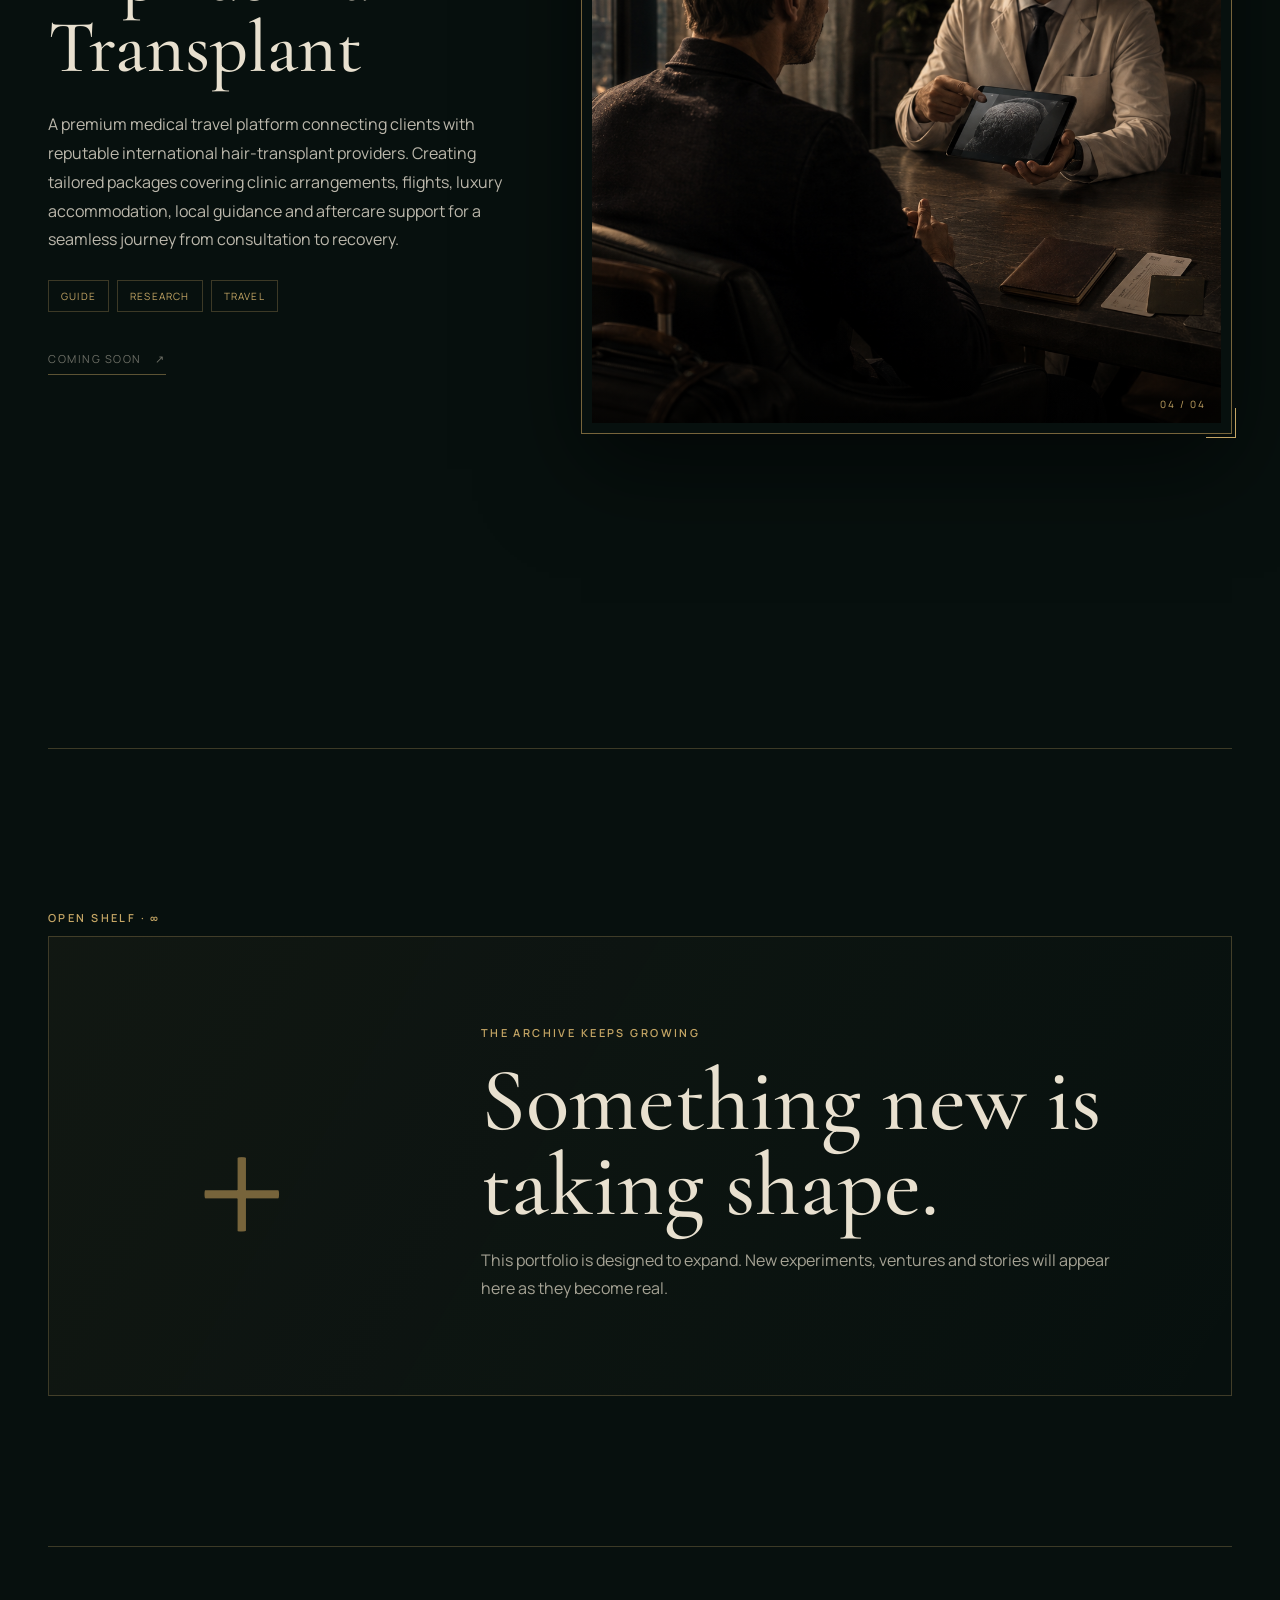
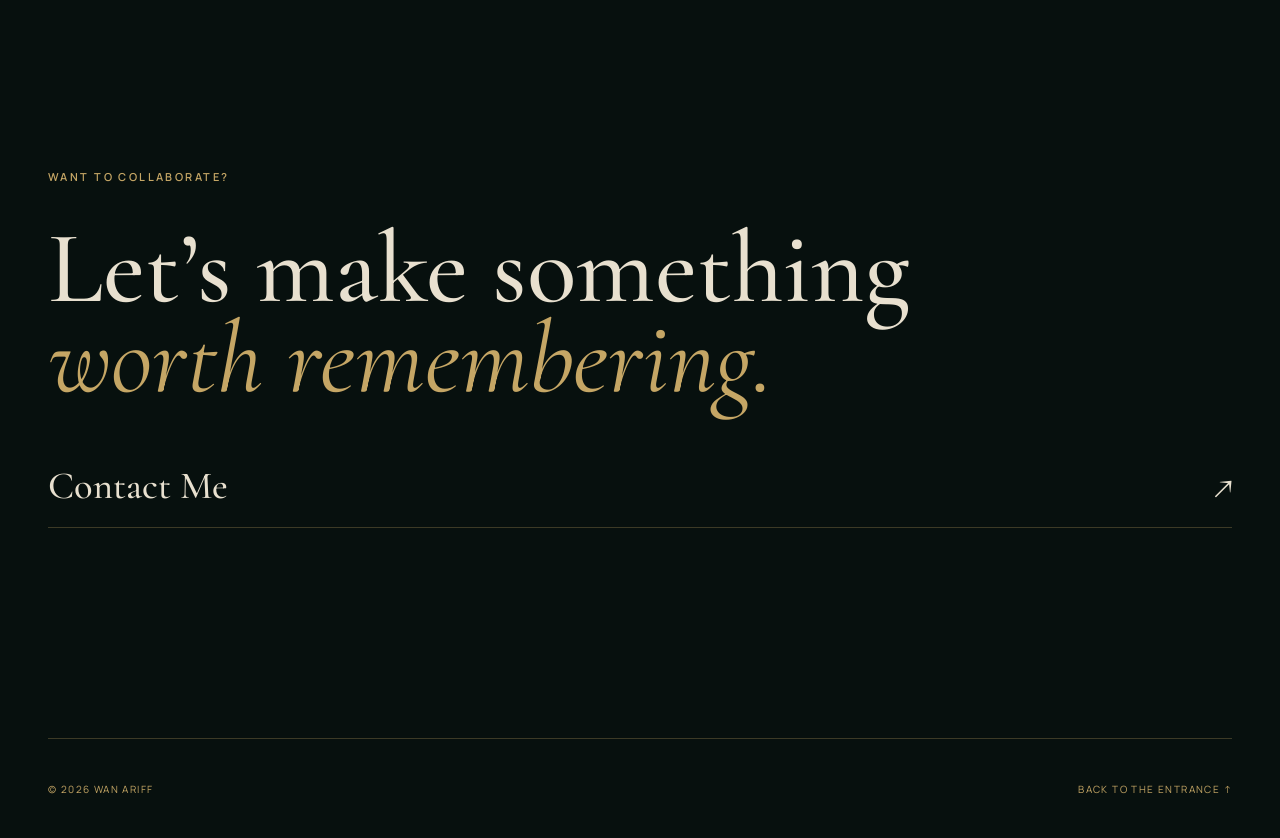
==== commit f2c5ab2c: "Update index.html" ====
--- a/index.html
+++ b/index.html
@@ -27,6 +27,7 @@
     <nav aria-label="Main navigation">
       <a href="#projects">All Projects</a>
       <a href="https://wantwotwee.com/gen-ai/">Gen AI Projects</a>
+      <a href="https://wantwotwee.com/digitalguides/">Digital Guides</a>
       <a href="#about">About</a>
       <a href="#contact">Contact</a>
     </nav>
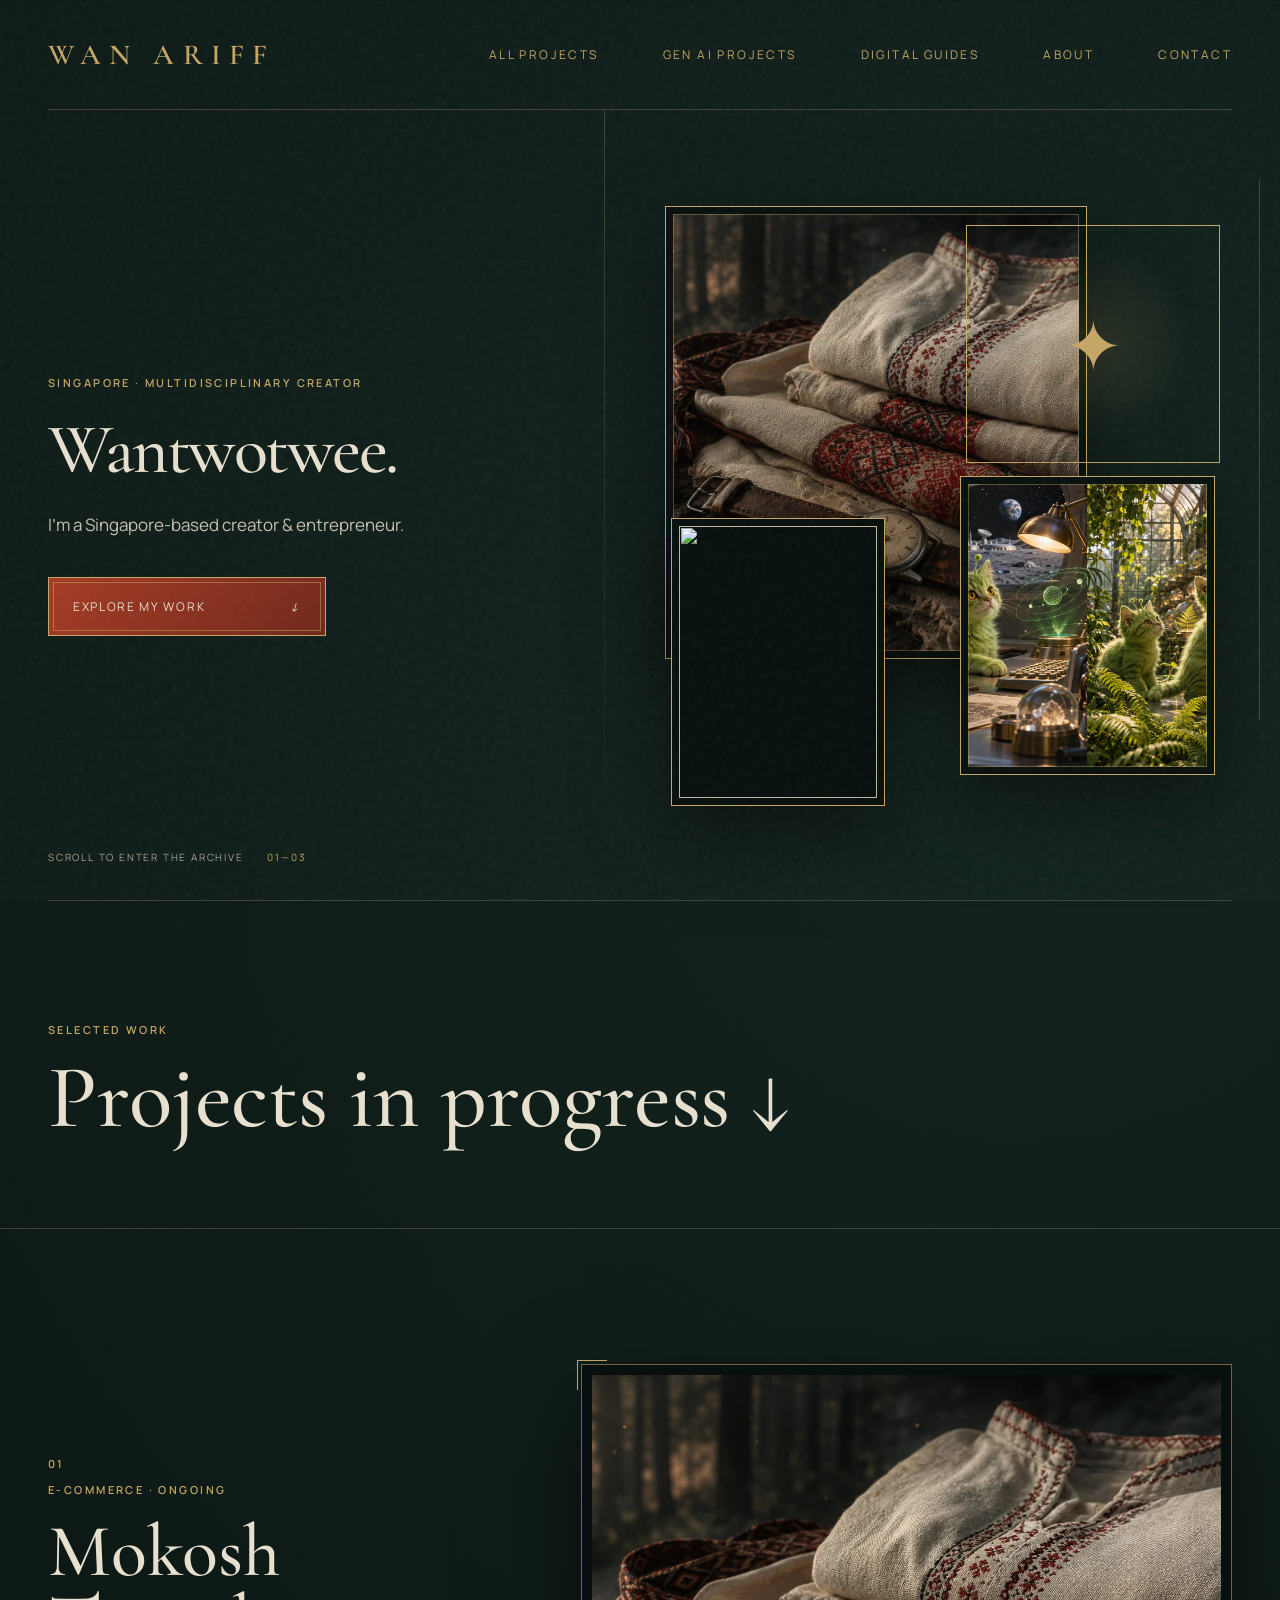
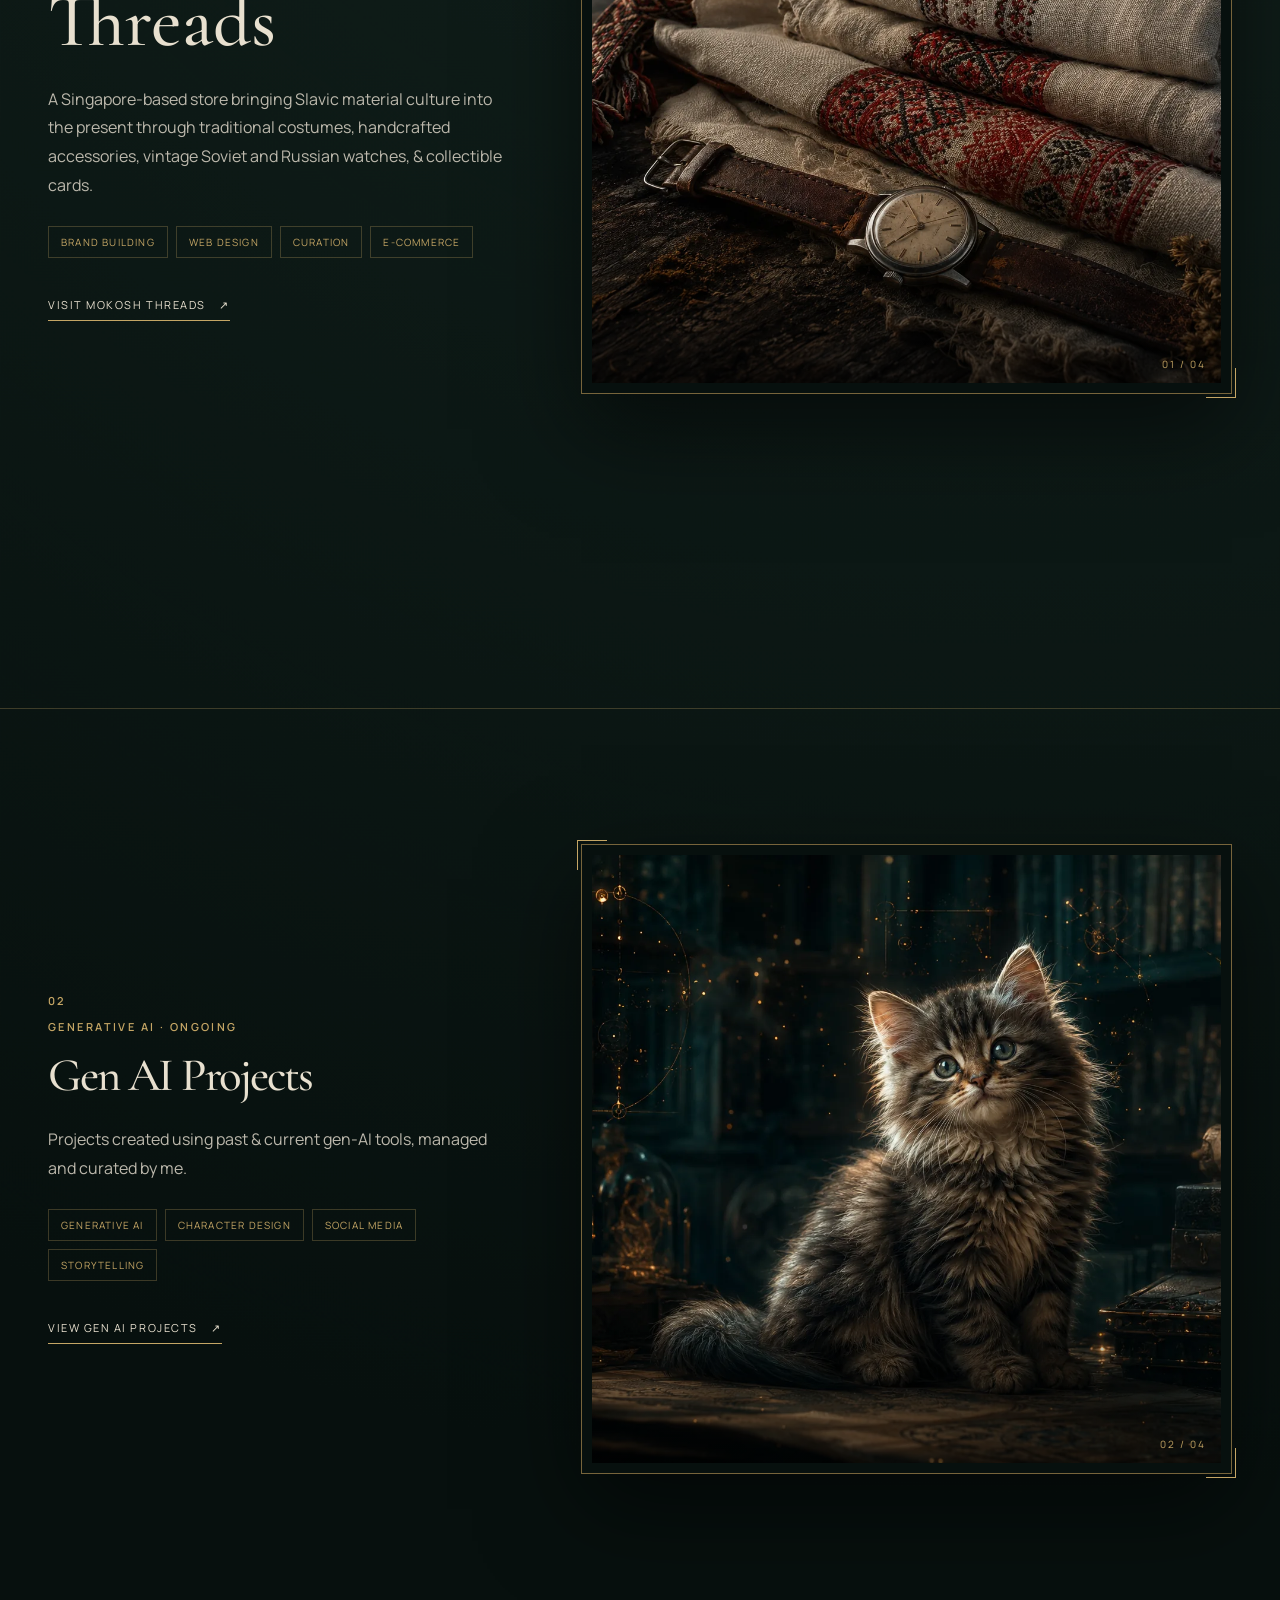
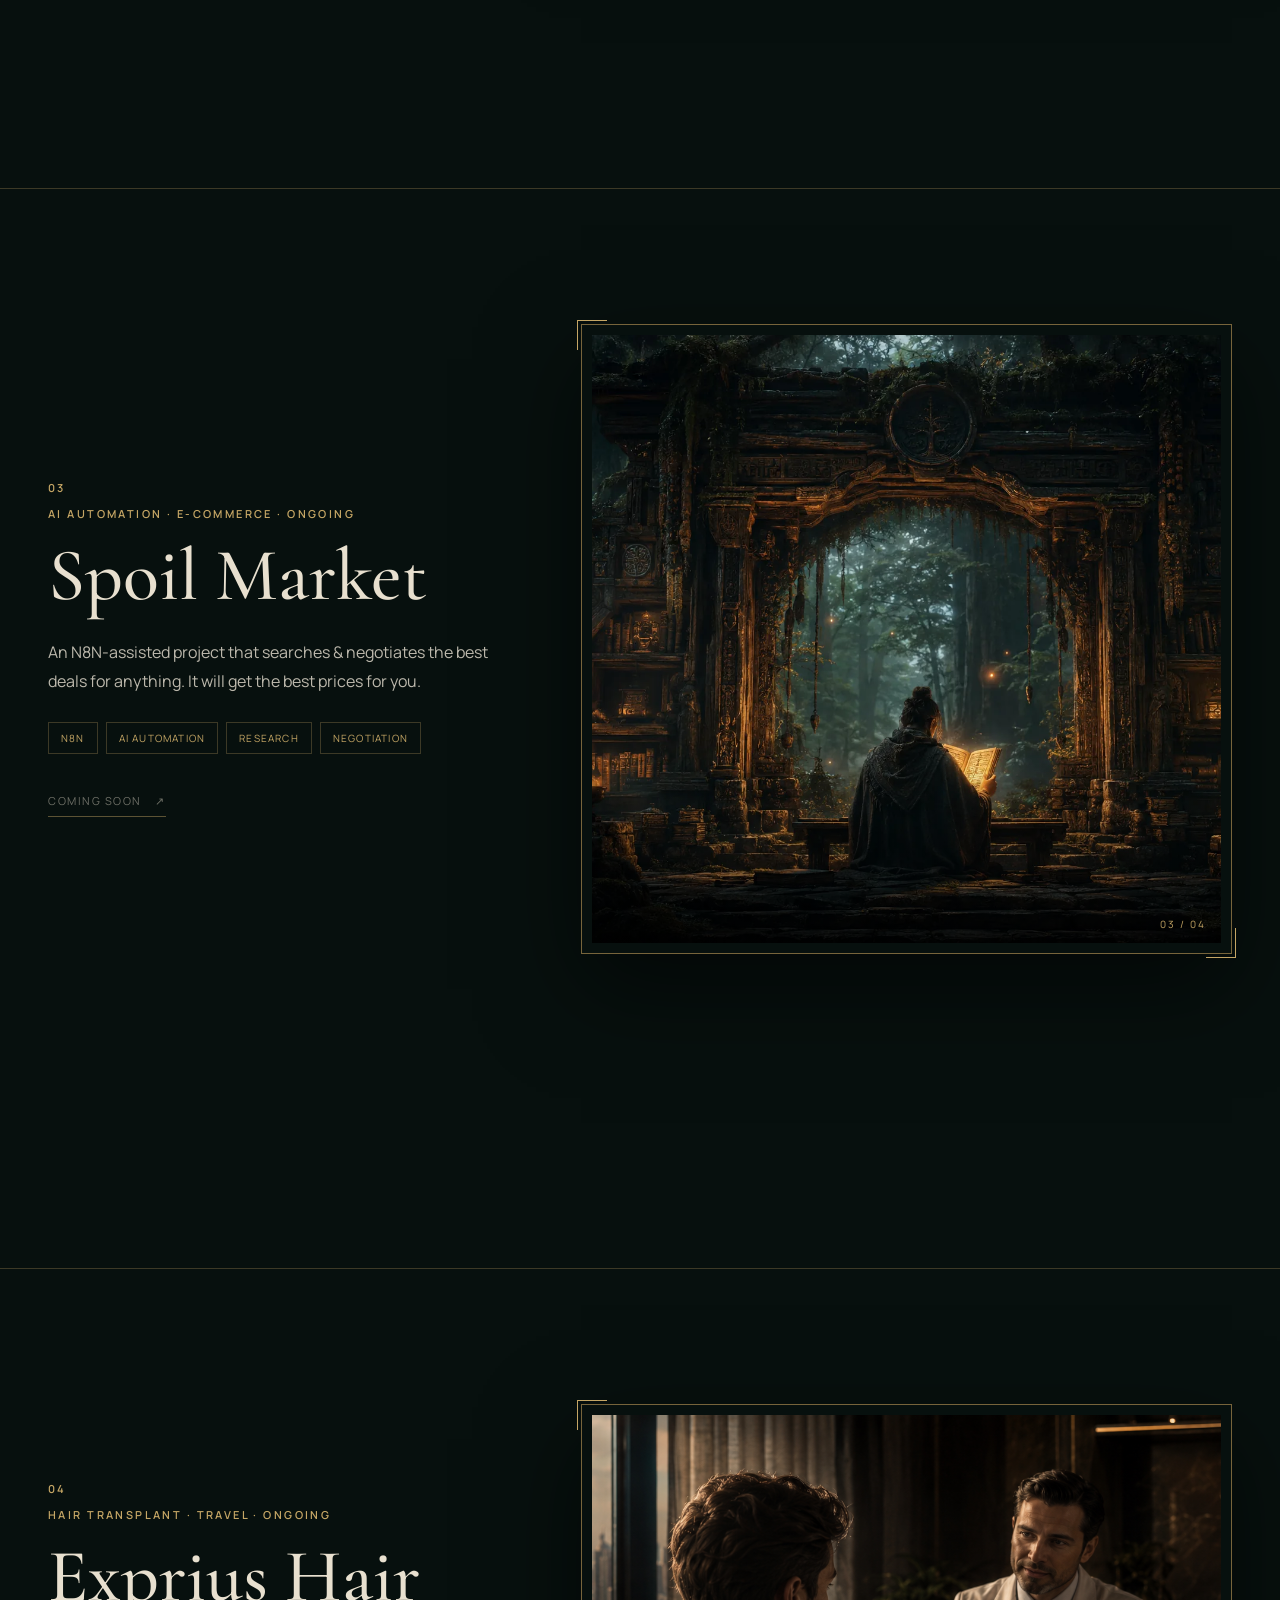
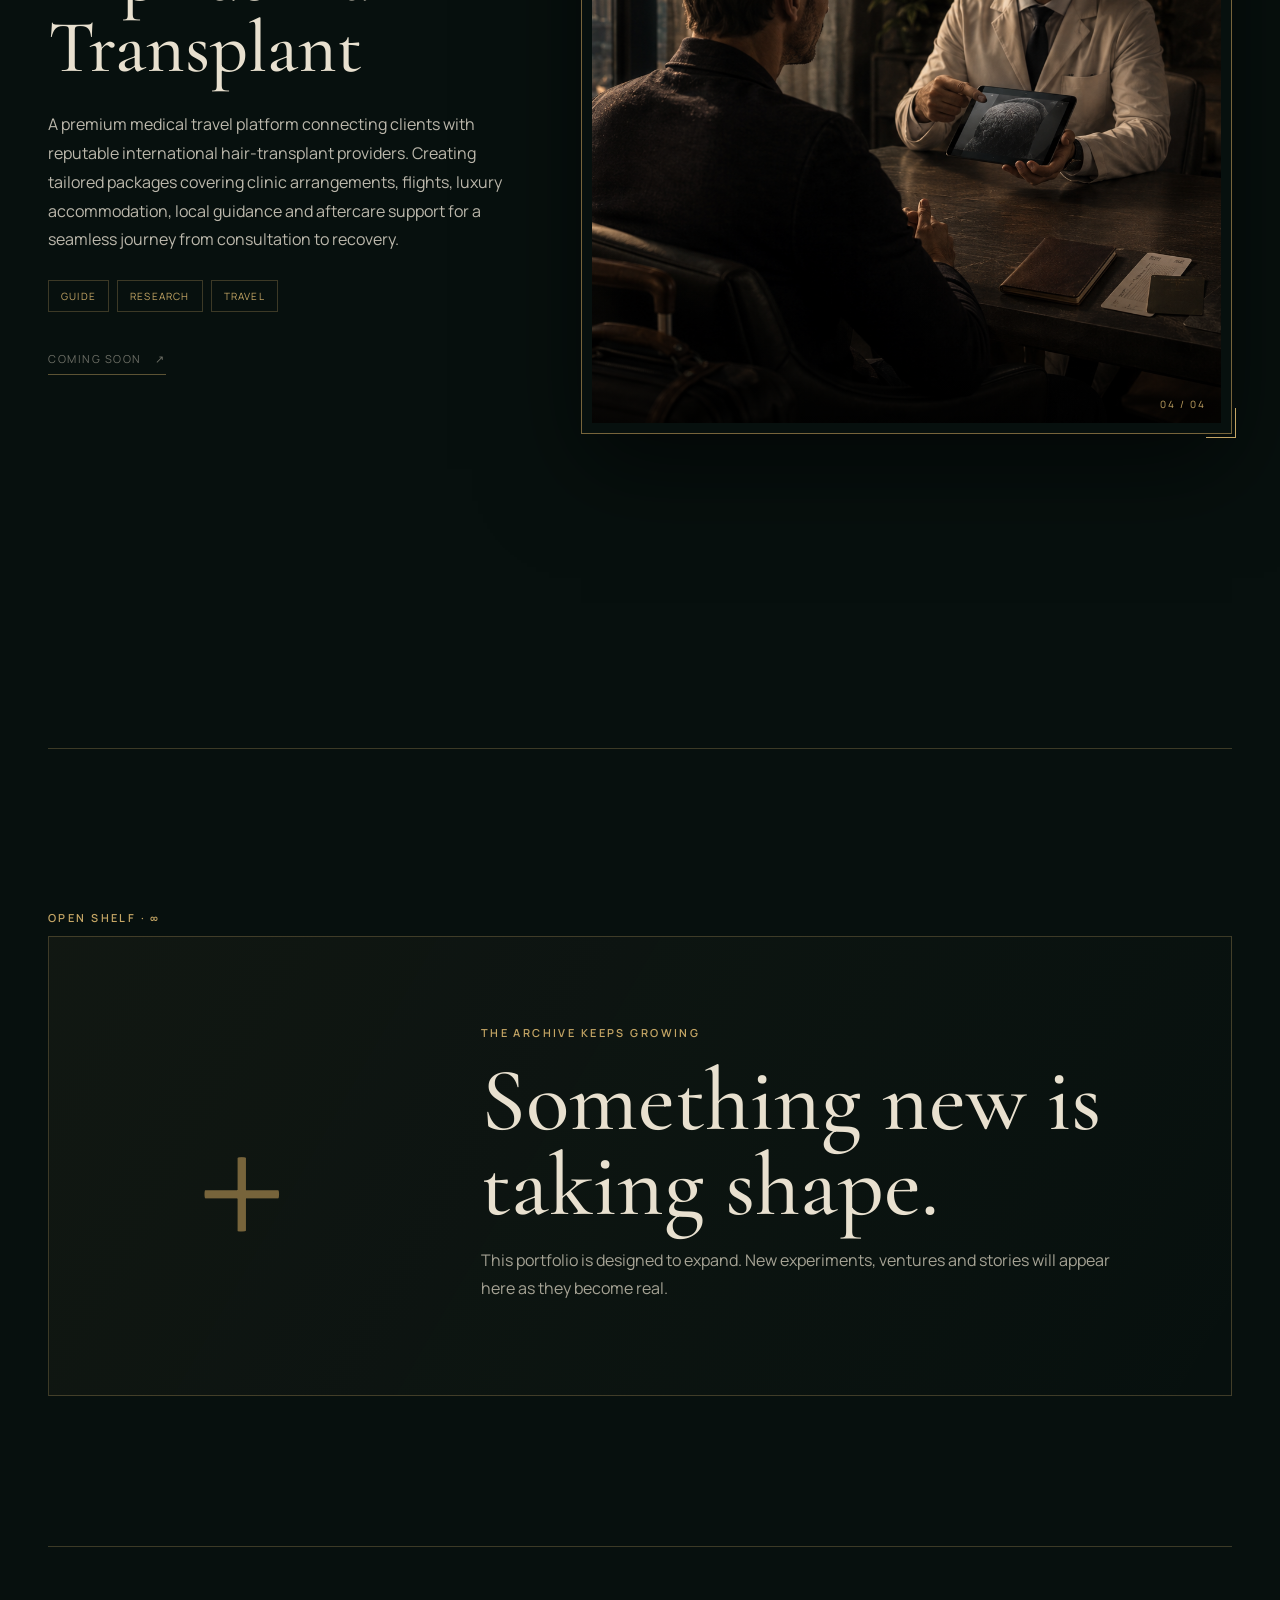
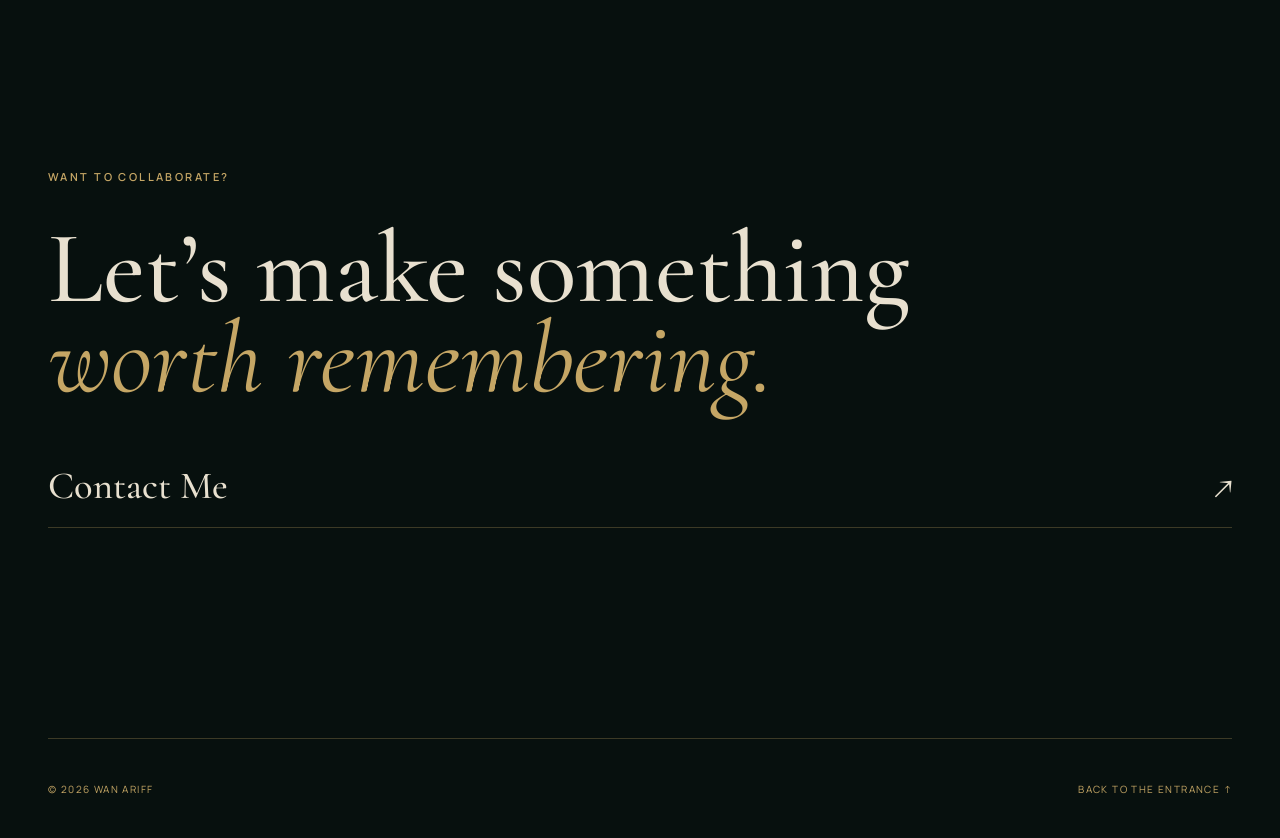
==== commit 73a767fd: "Update index.html" ====
--- a/index.html
+++ b/index.html
@@ -43,8 +43,8 @@
       </div>
       <div class="hero-archive" aria-hidden="true">
         <figure class="archive-frame frame-main" data-depth=".1"><img src="assets/mokosh-threads.webp" alt=""></figure>
-        <figure class="archive-frame frame-kitten" data-depth=".18"><img src="assets/unemployed-kittens.webp" alt=""></figure>
-        <figure class="archive-frame frame-myth" data-depth=".12"><img src="assets/mokosh-myths.jpeg" alt=""></figure>
+        <figure class="archive-frame frame-kitten" data-depth=".18"><img src="assets/wanariff.jpg" alt=""></figure>
+        <figure class="archive-frame frame-myth" data-depth=".12"><img src="assets/kitten-worlds.png" alt=""></figure>
         <div class="archive-sigil">✦</div>
       </div>
       <p class="scroll-note">Scroll to enter the archive <span>01—03</span></p>
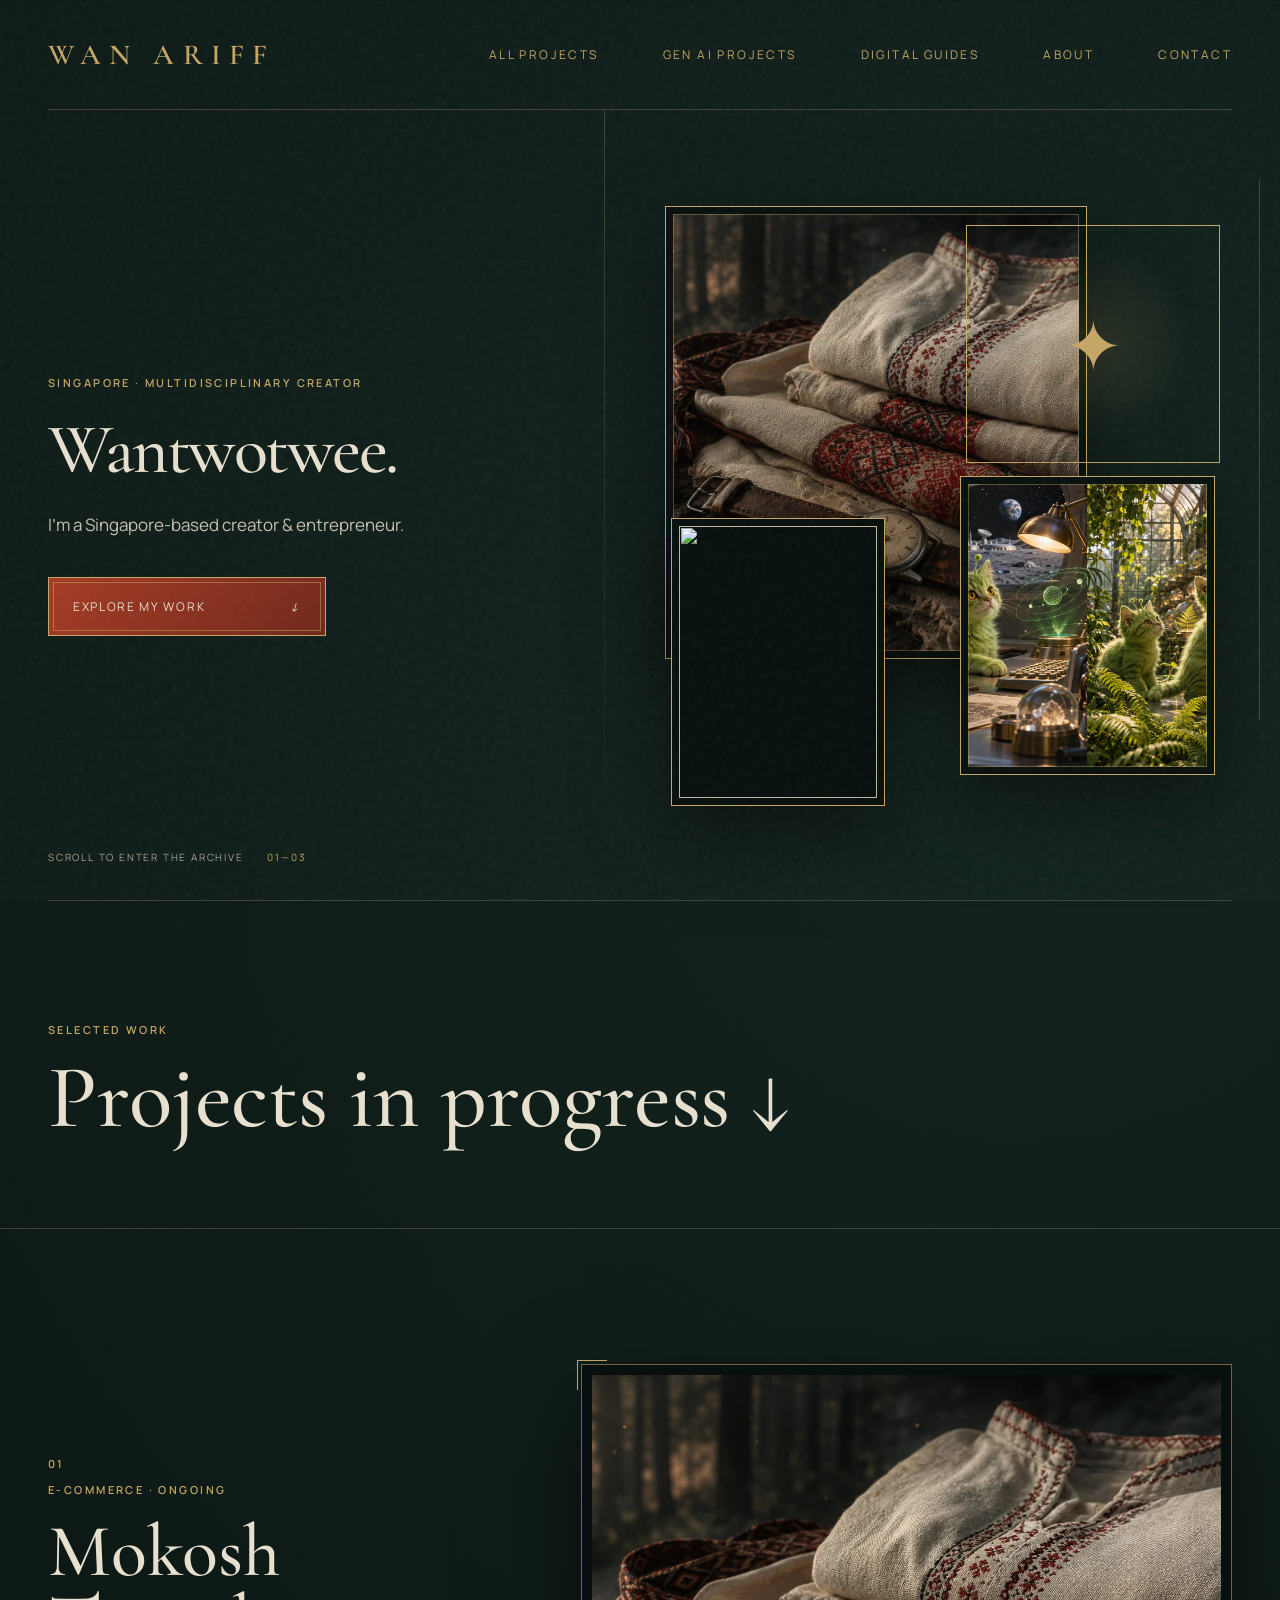
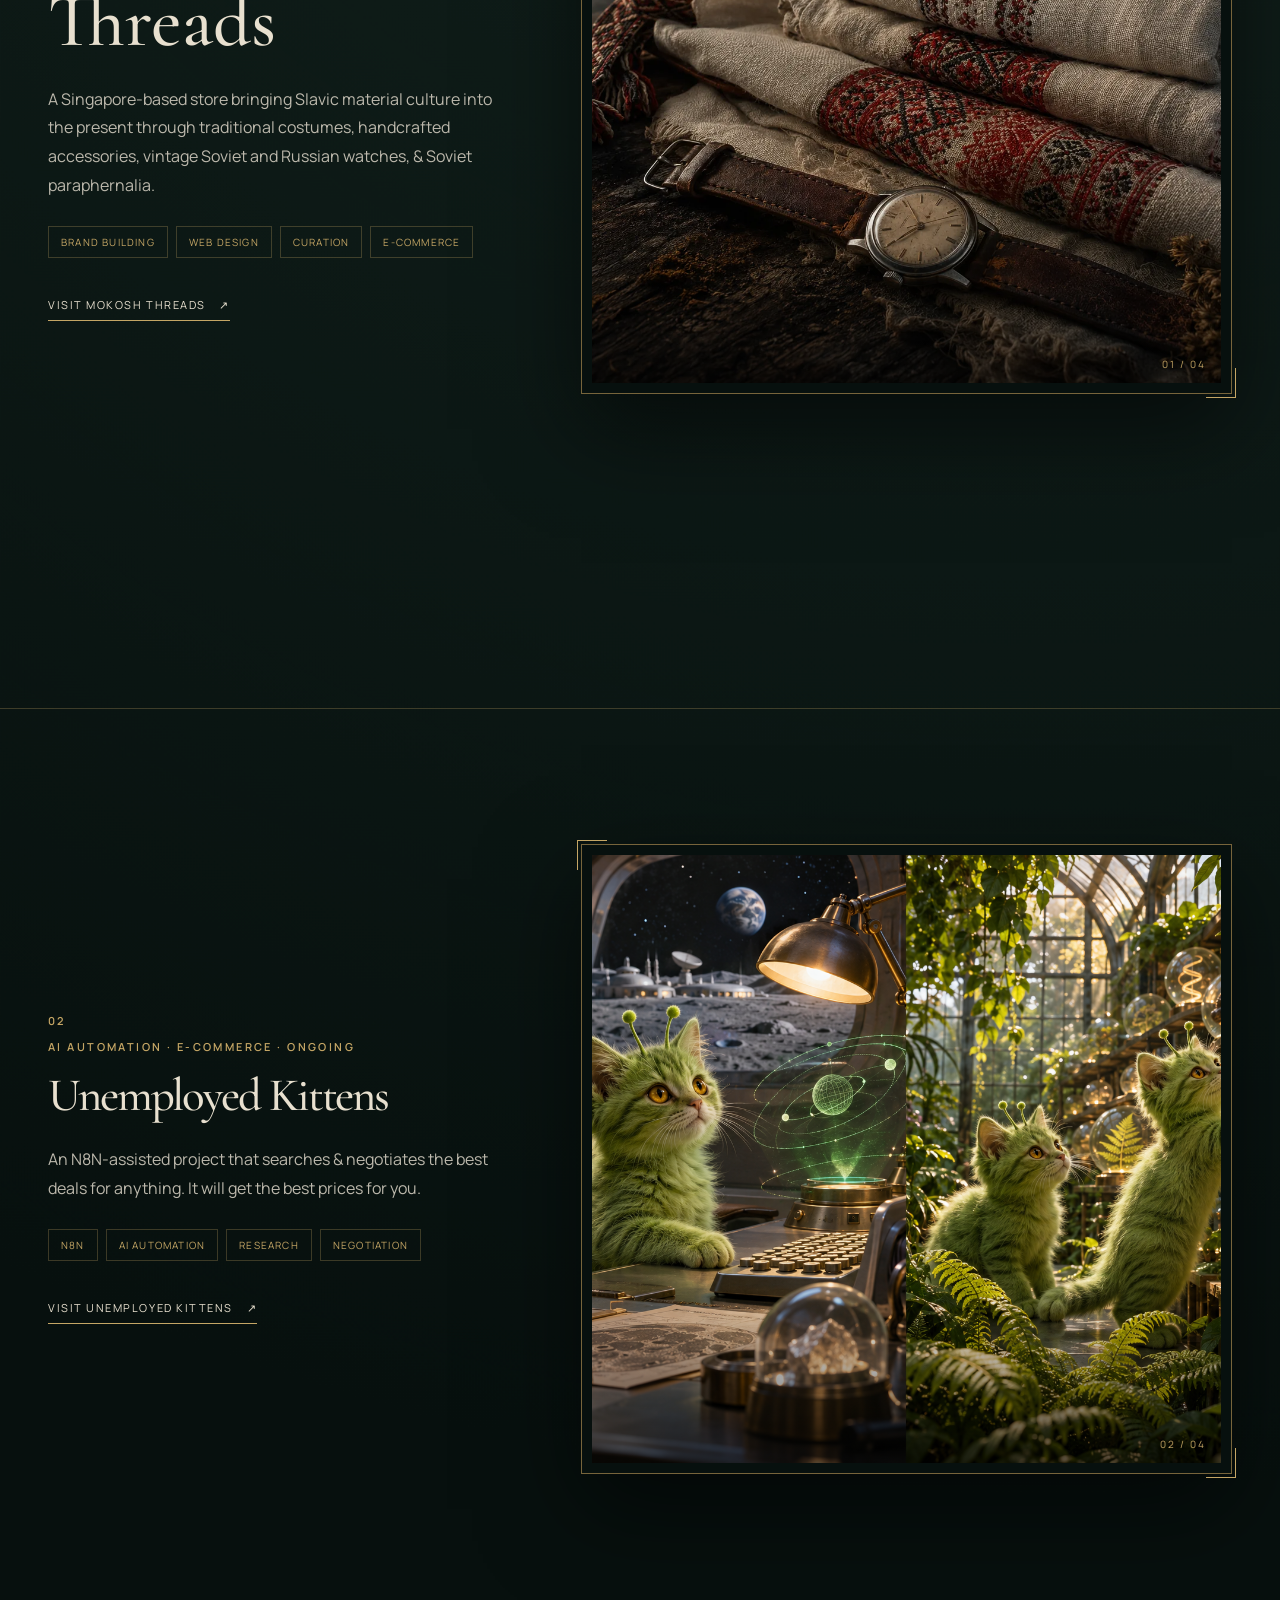
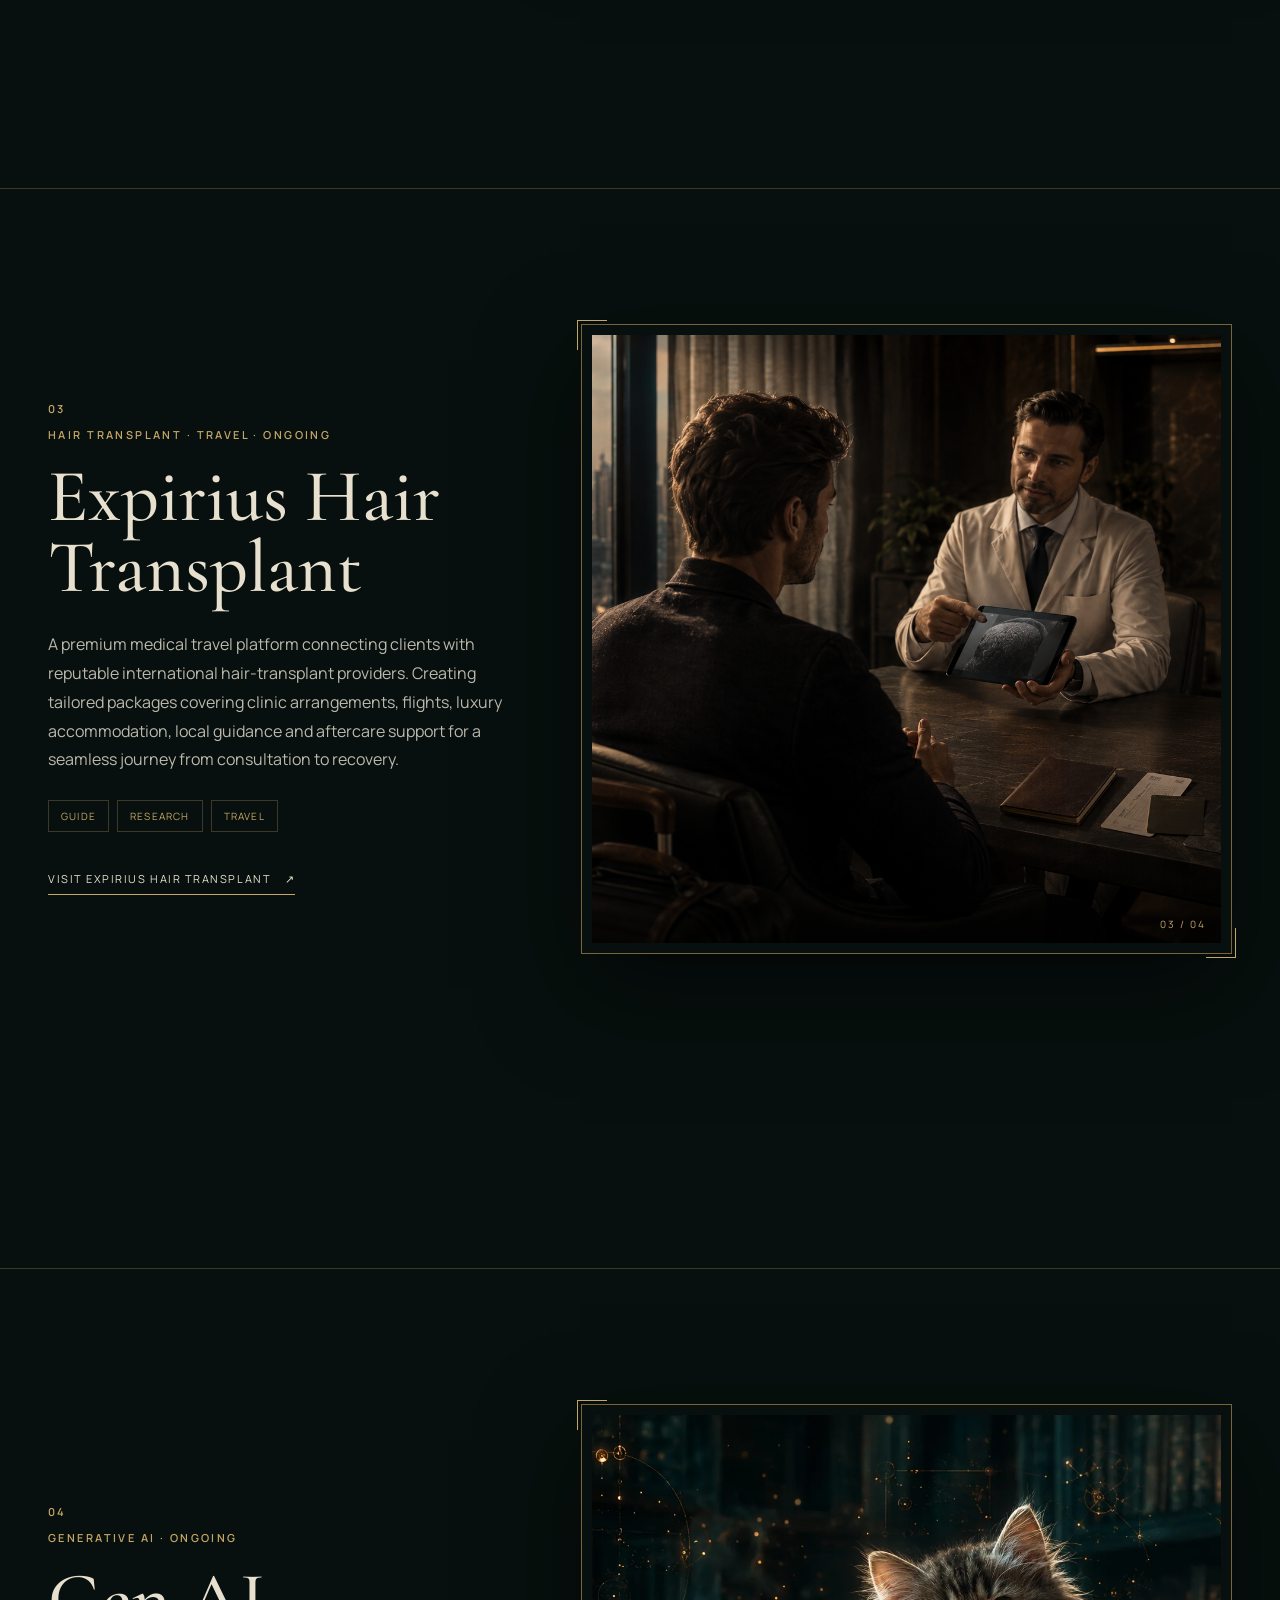
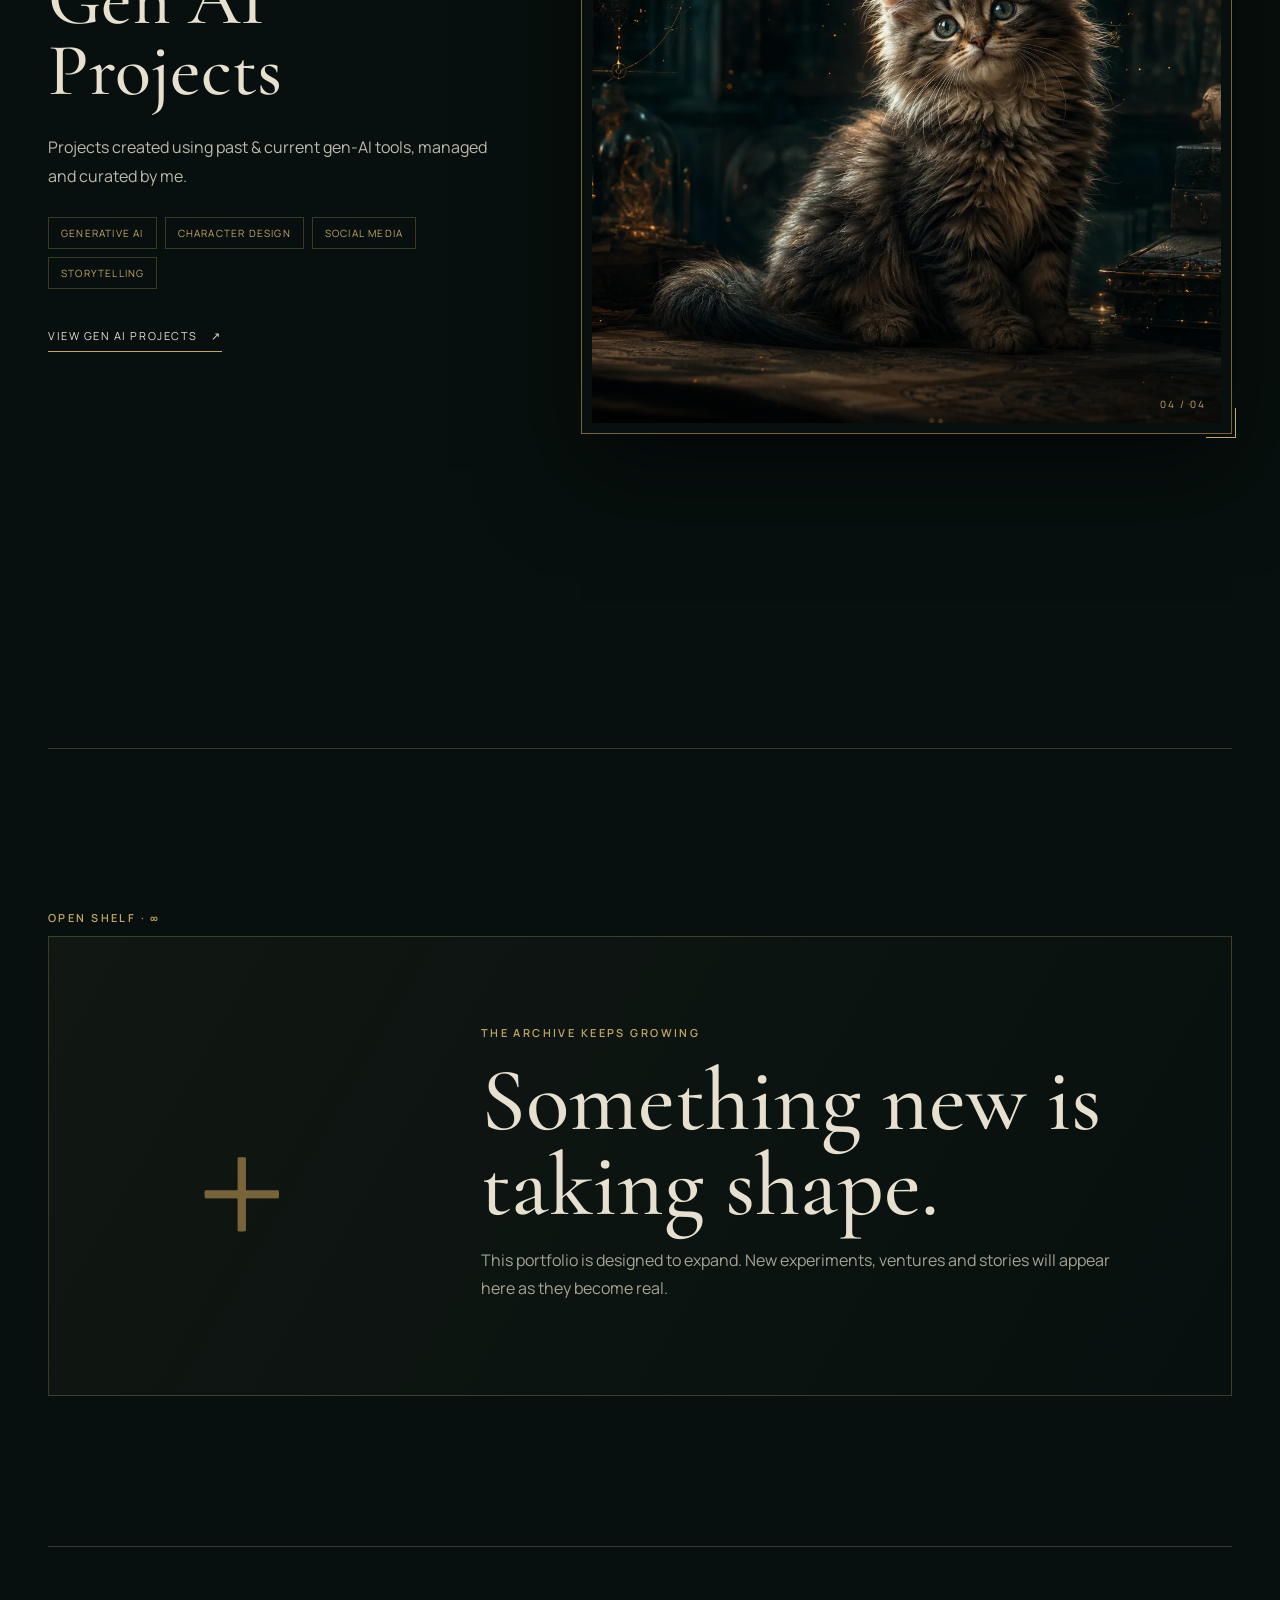
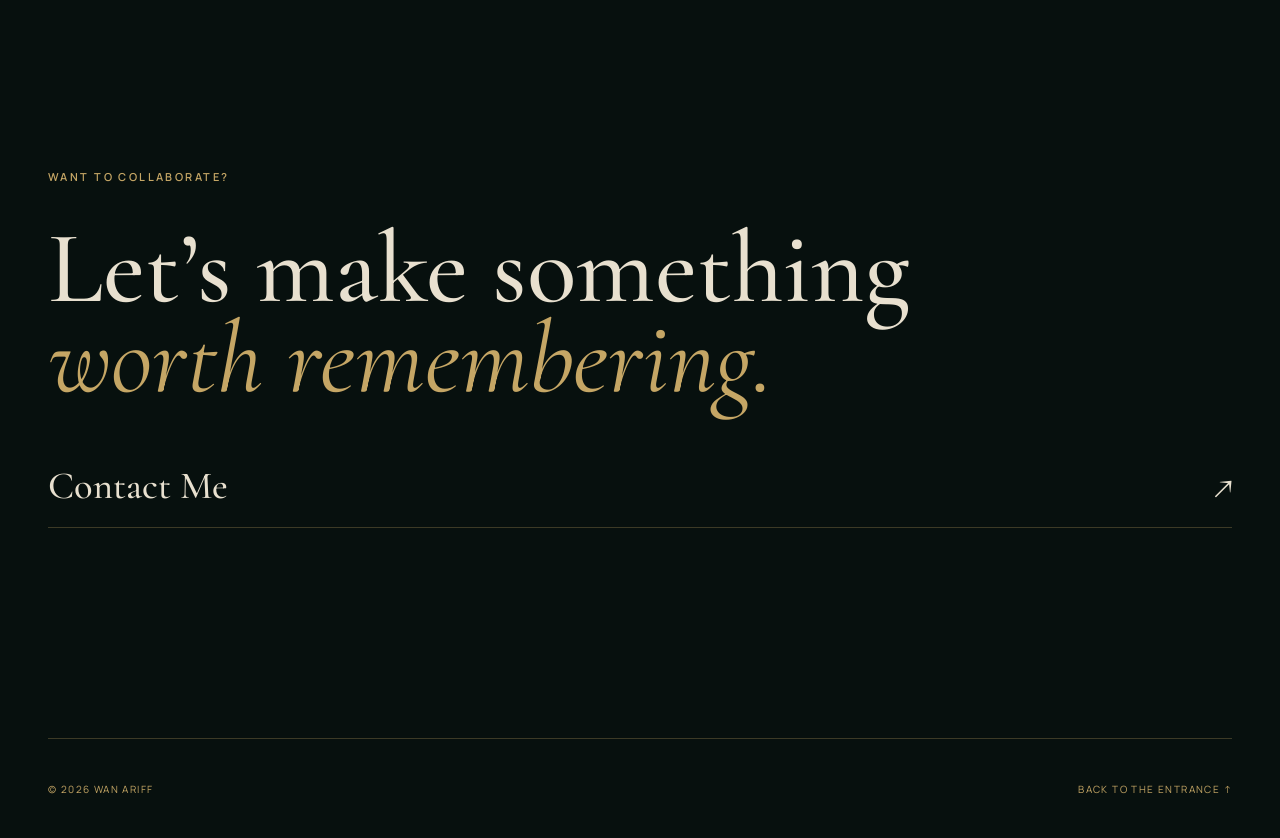
==== commit 68c4fe61: "Update index.html" ====
--- a/index.html
+++ b/index.html
@@ -66,11 +66,13 @@
       </div>
     </section>
 
-    <section class="contact section-shell" id="contact">
-      <p class="eyebrow reveal">Want to collaborate?</p>
-      <h2 class="reveal">Let’s make something<br><em>worth remembering.</em></h2>
-      <a class="contact-link reveal" href="mailto:wa0001at@gmail.com">Contact Me <span>↗</span></a>
-    </section>
+   <section class="contact section-shell" id="contact">
+  <p class="eyebrow reveal">Want to collaborate?</p>
+  <h2 class="reveal">Let’s make something<br><em>worth remembering.</em></h2>
+  <a class="contact-link reveal" href="https://wa.me/6589202646" target="_blank" rel="noopener noreferrer">
+    Contact Me <span>↗</span>
+  </a>
+</section>
   </main>
 
   <footer class="site-footer section-shell"><span>© <span id="year"></span> Wan Ariff</span><a href="#top">Back to the entrance ↑</a></footer>
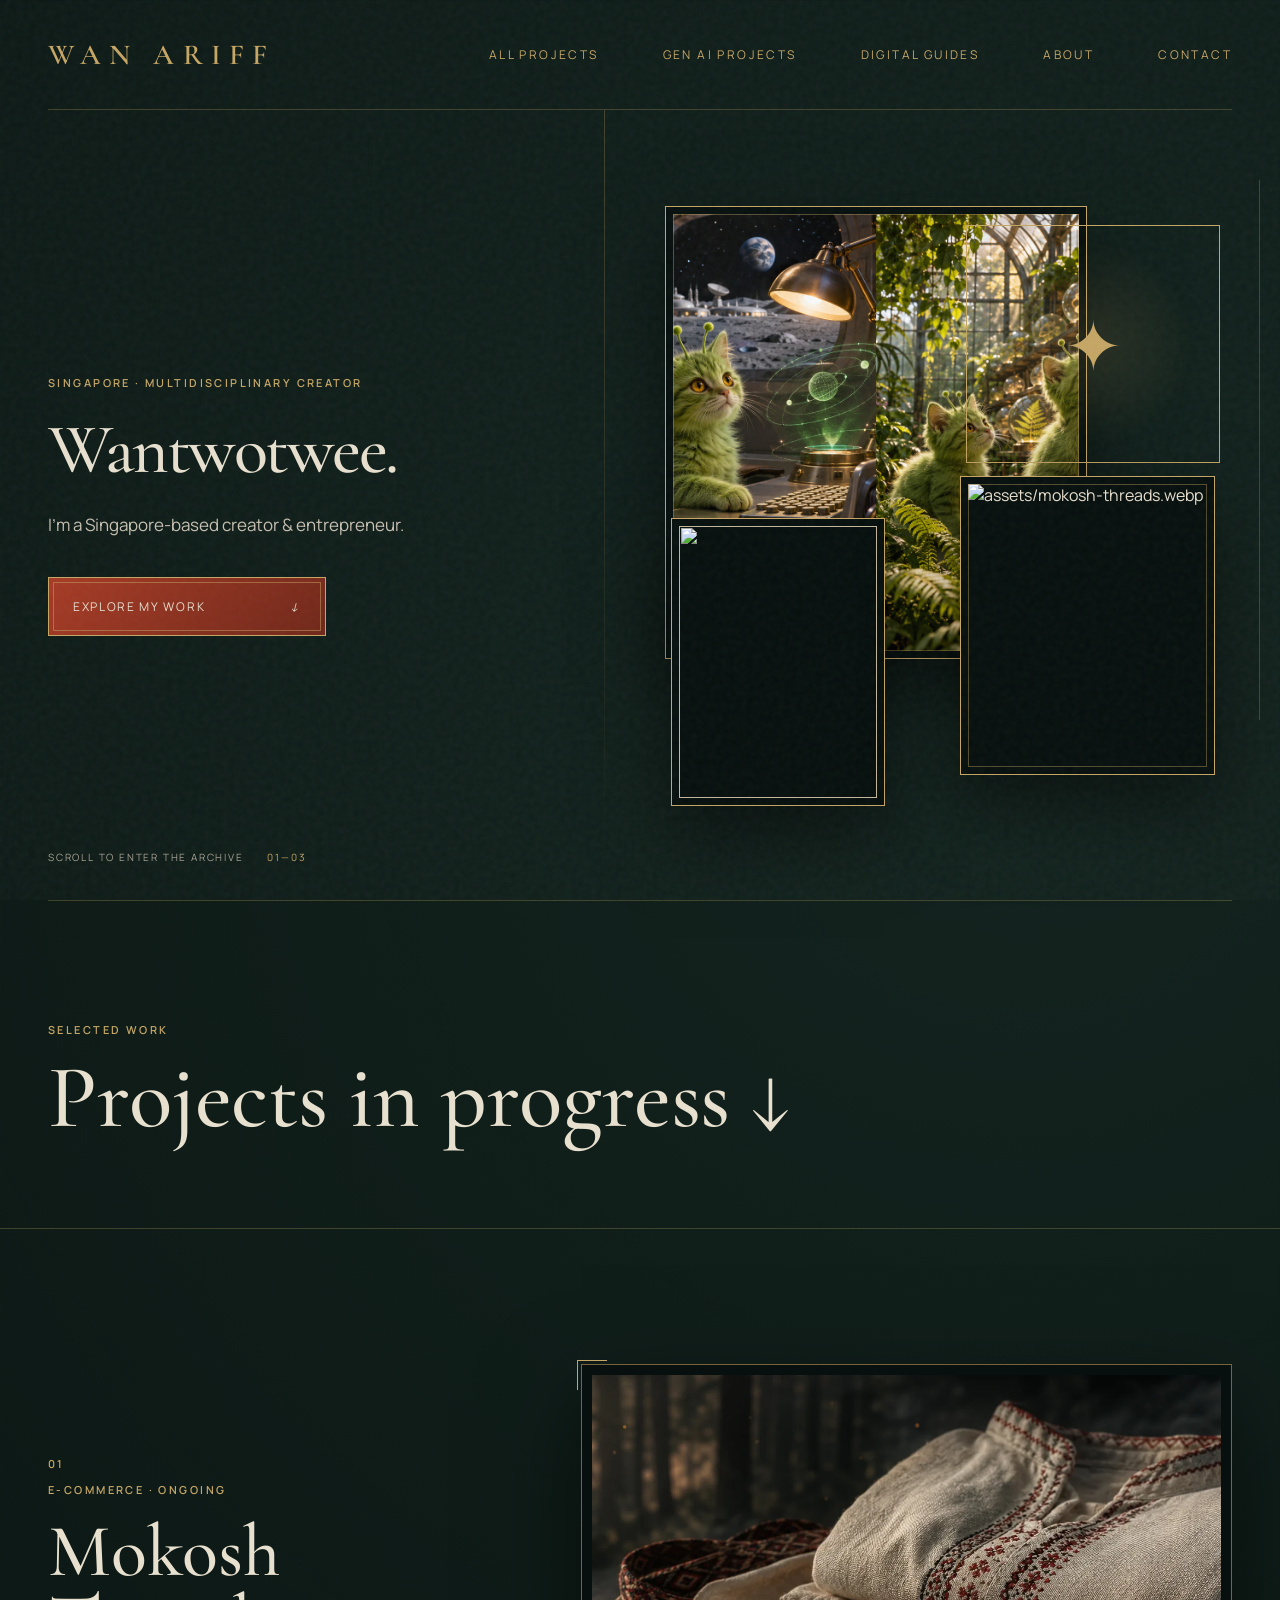
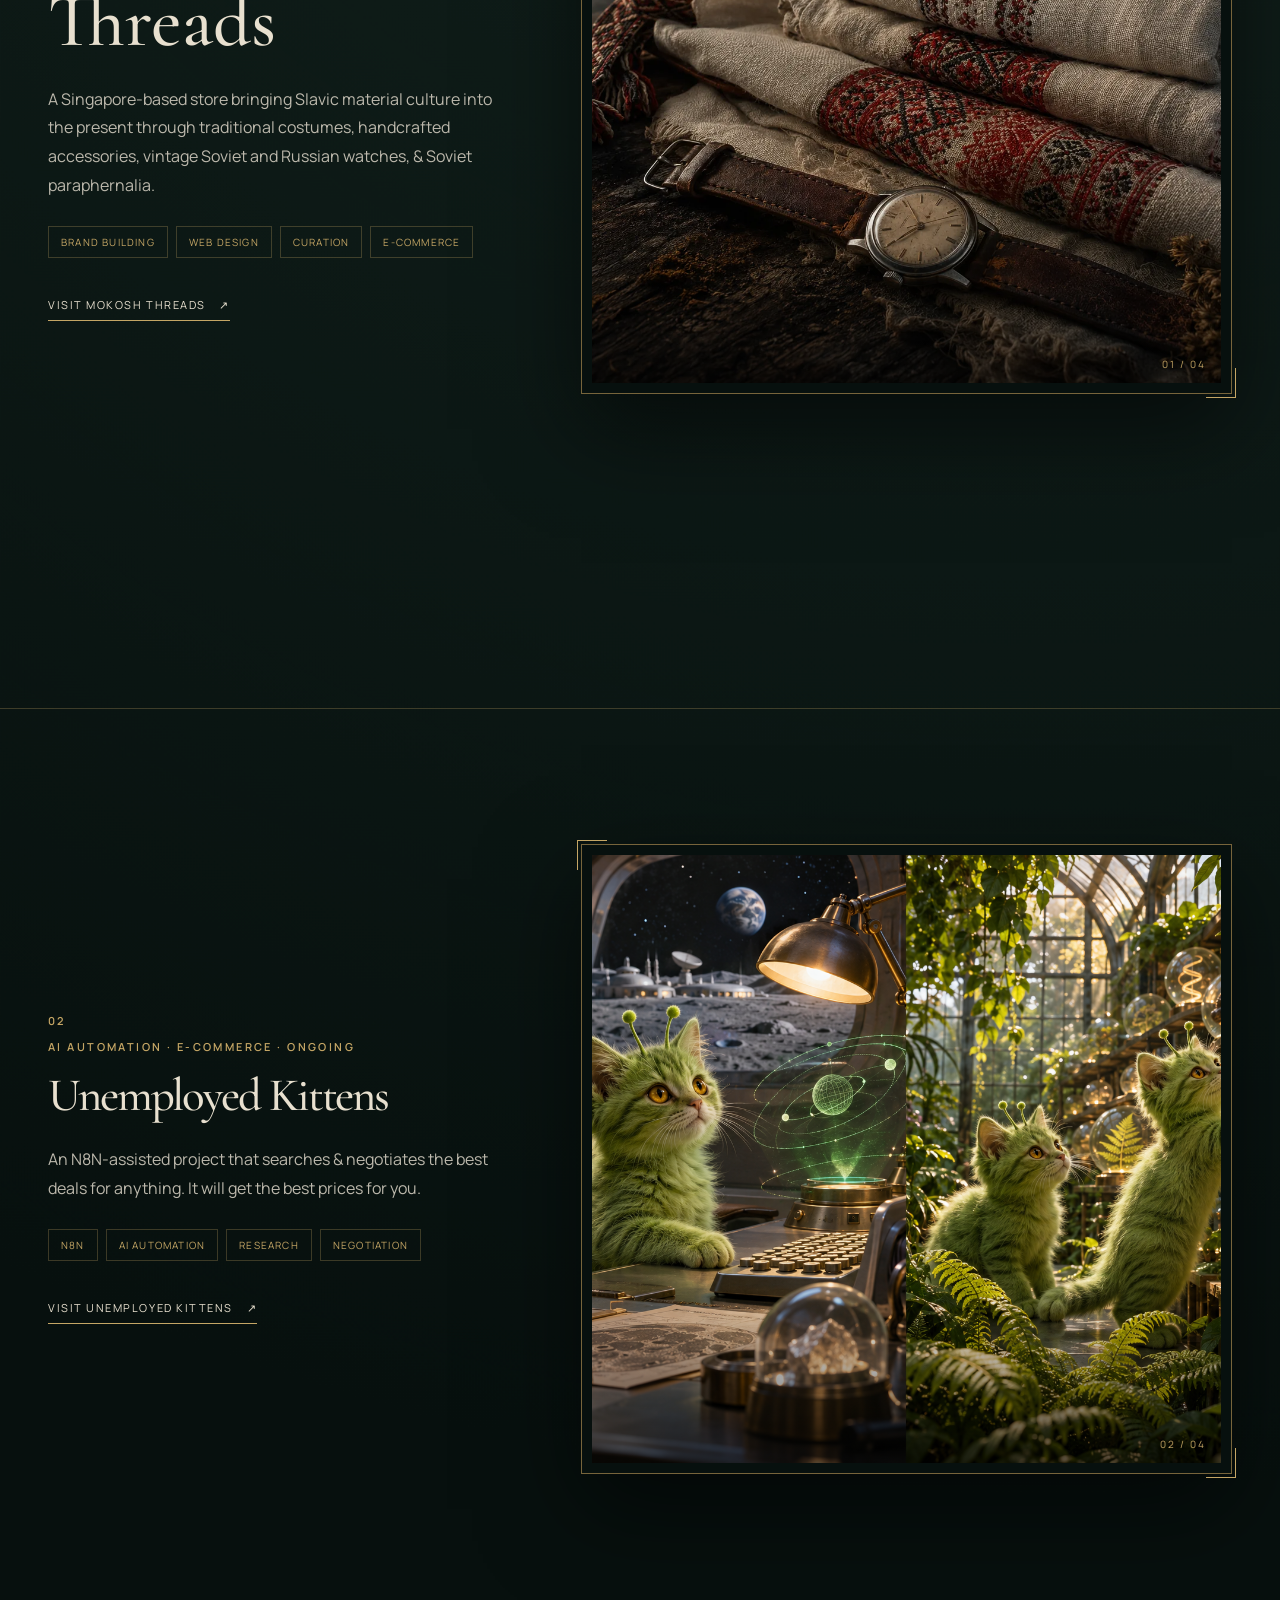
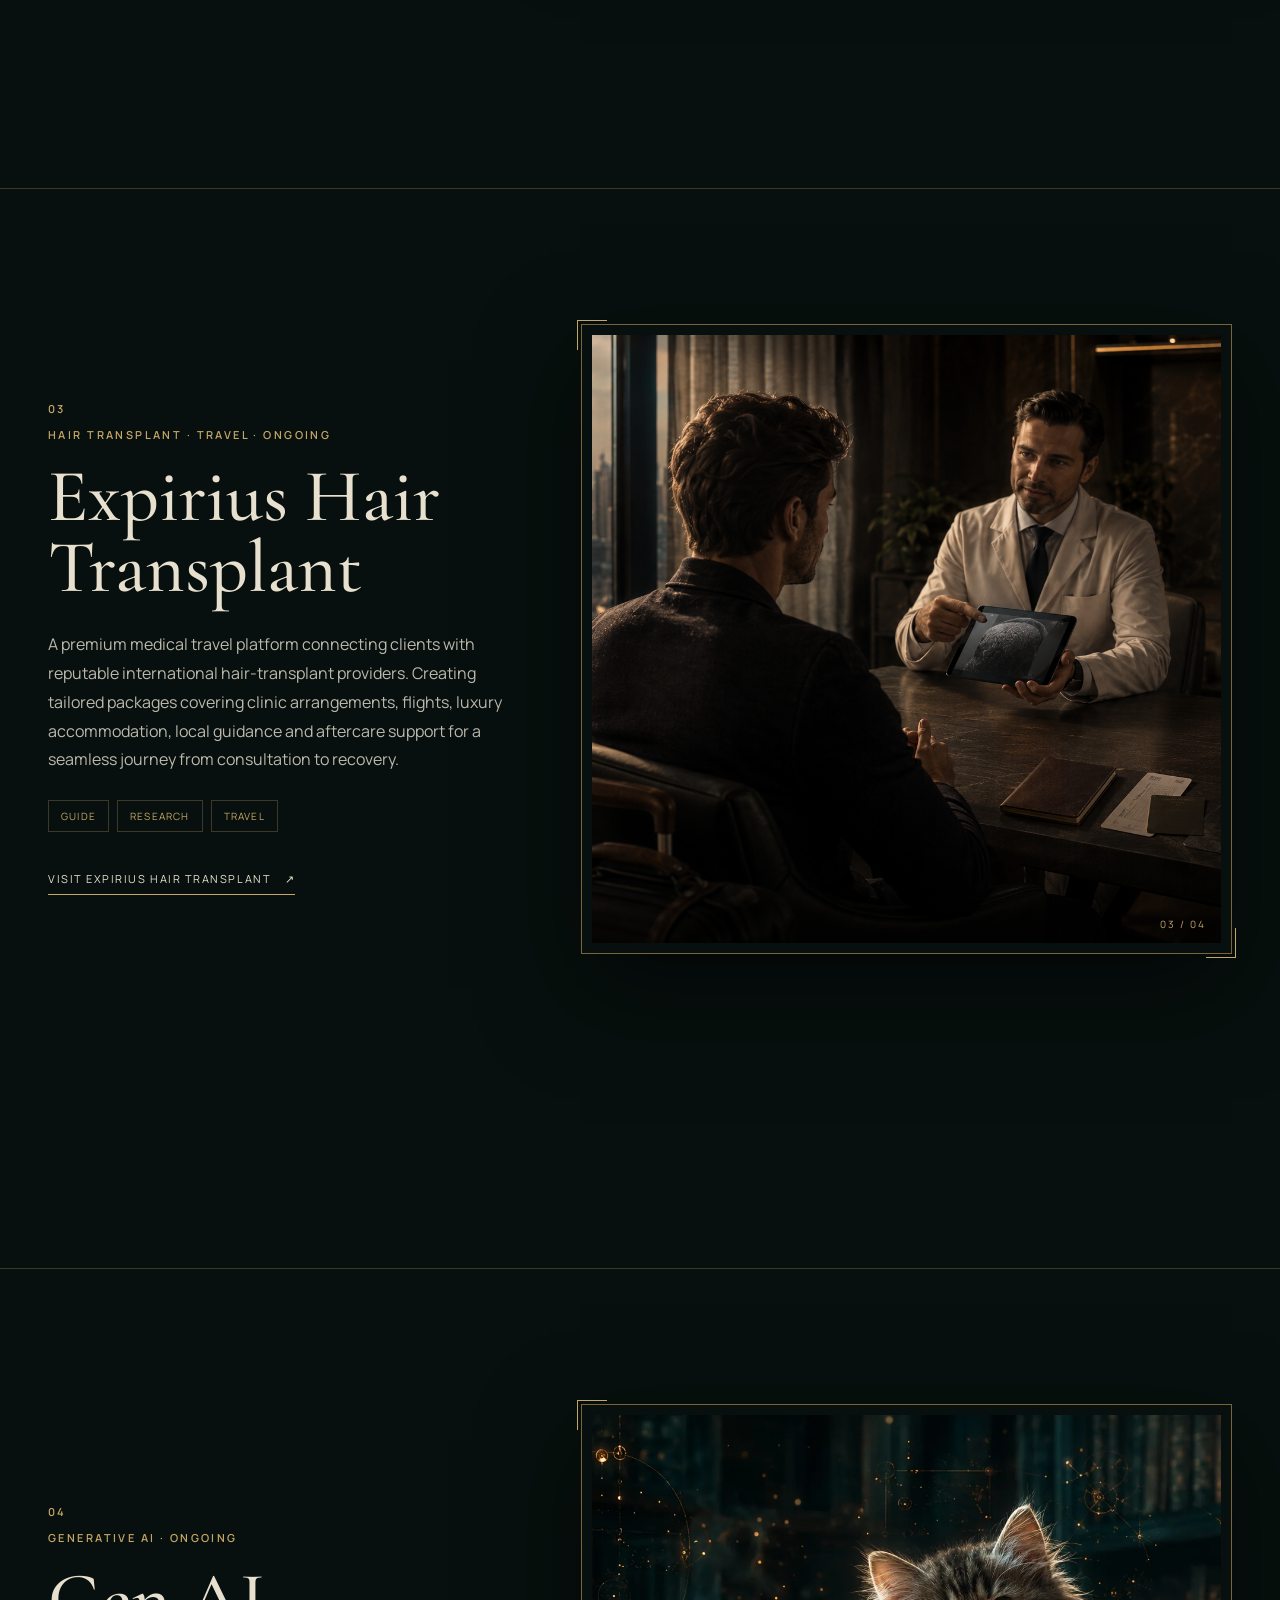
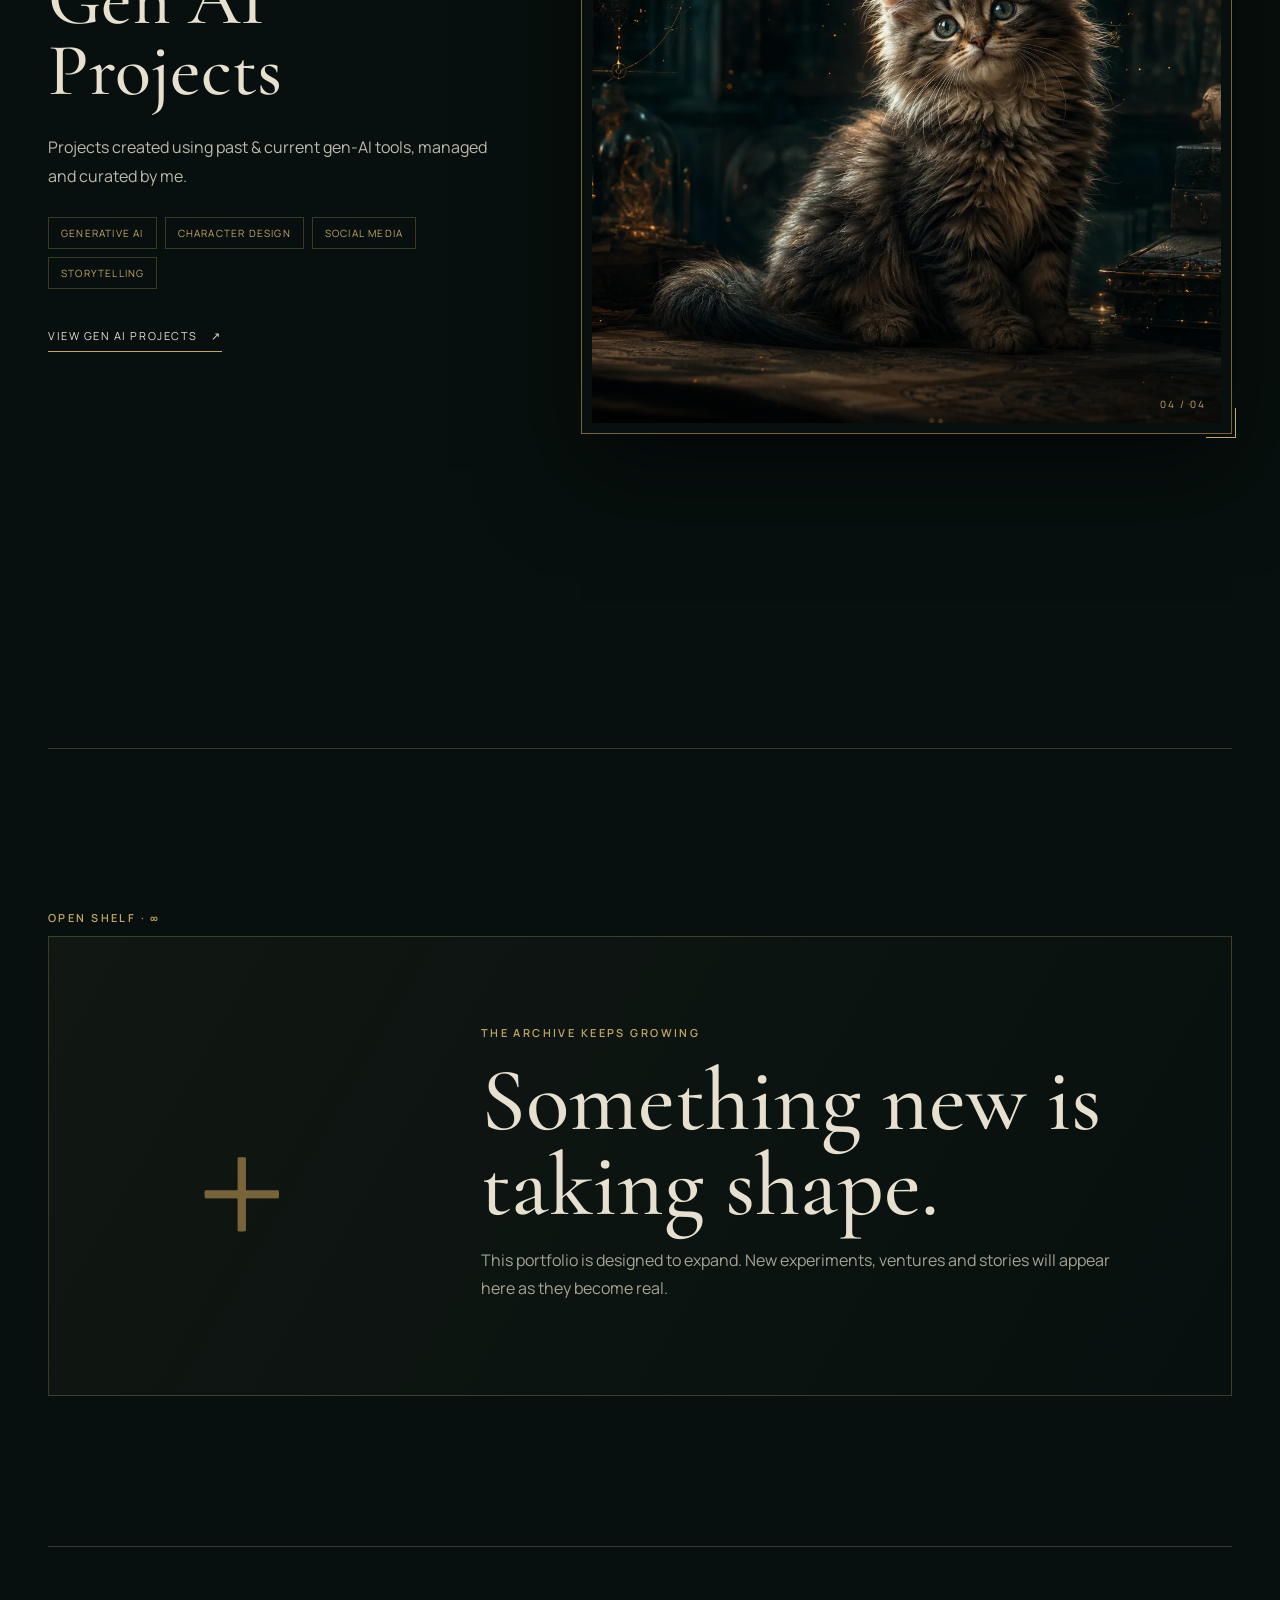
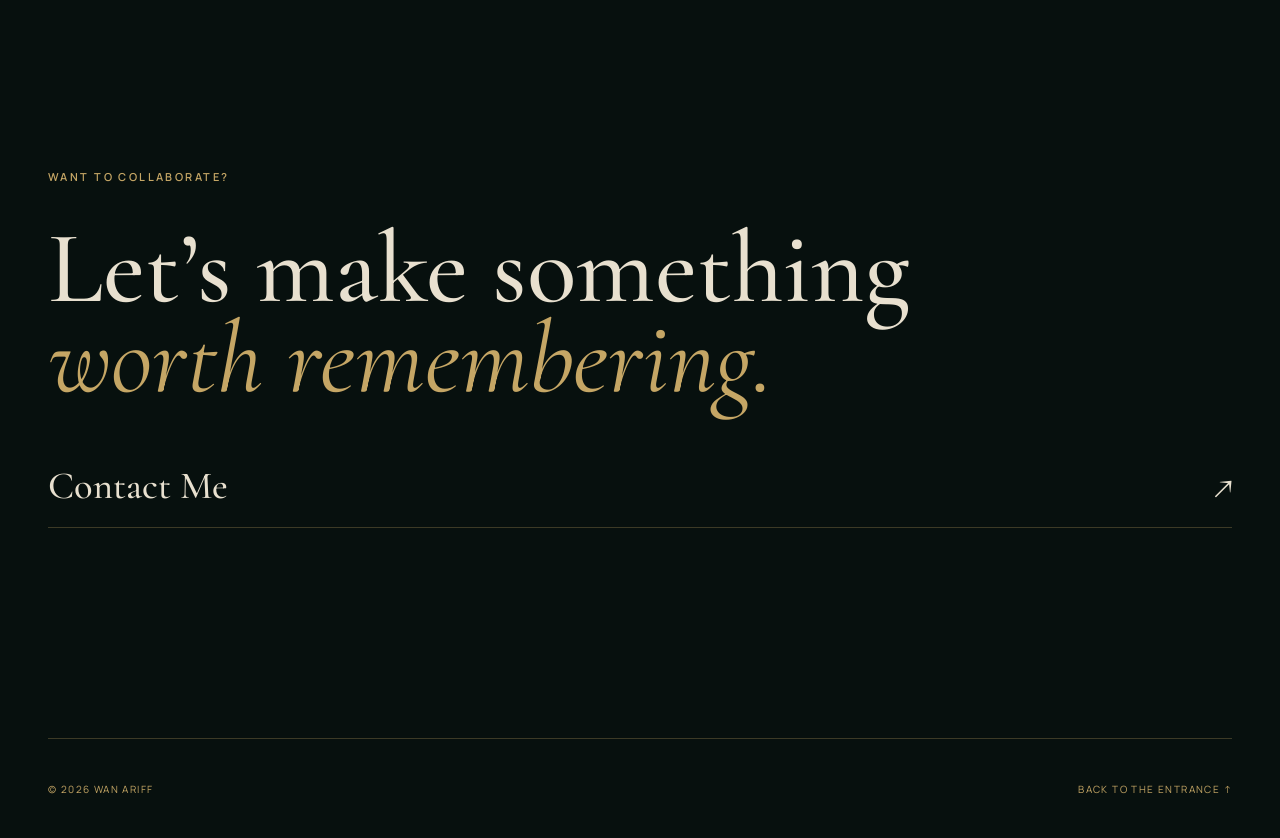
==== commit c33e75b9: "Update index.html" ====
--- a/index.html
+++ b/index.html
@@ -42,9 +42,9 @@
         <a class="button" href="#projects"><span>Explore my work</span><i aria-hidden="true">↓</i></a>
       </div>
       <div class="hero-archive" aria-hidden="true">
-        <figure class="archive-frame frame-main" data-depth=".1"><img src="assets/mokosh-threads.webp" alt=""></figure>
+        <figure class="archive-frame frame-main" data-depth=".1"><img src="assets/kitten-worlds.png" alt=""></figure>
         <figure class="archive-frame frame-kitten" data-depth=".18"><img src="assets/wanariff.jpg" alt=""></figure>
-        <figure class="archive-frame frame-myth" data-depth=".12"><img src="assets/kitten-worlds.png" alt=""></figure>
+        <figure class="archive-frame frame-myth" data-depth=".12"><img src="" alt="assets/mokosh-threads.webp"></figure>
         <div class="archive-sigil">✦</div>
       </div>
       <p class="scroll-note">Scroll to enter the archive <span>01—03</span></p>
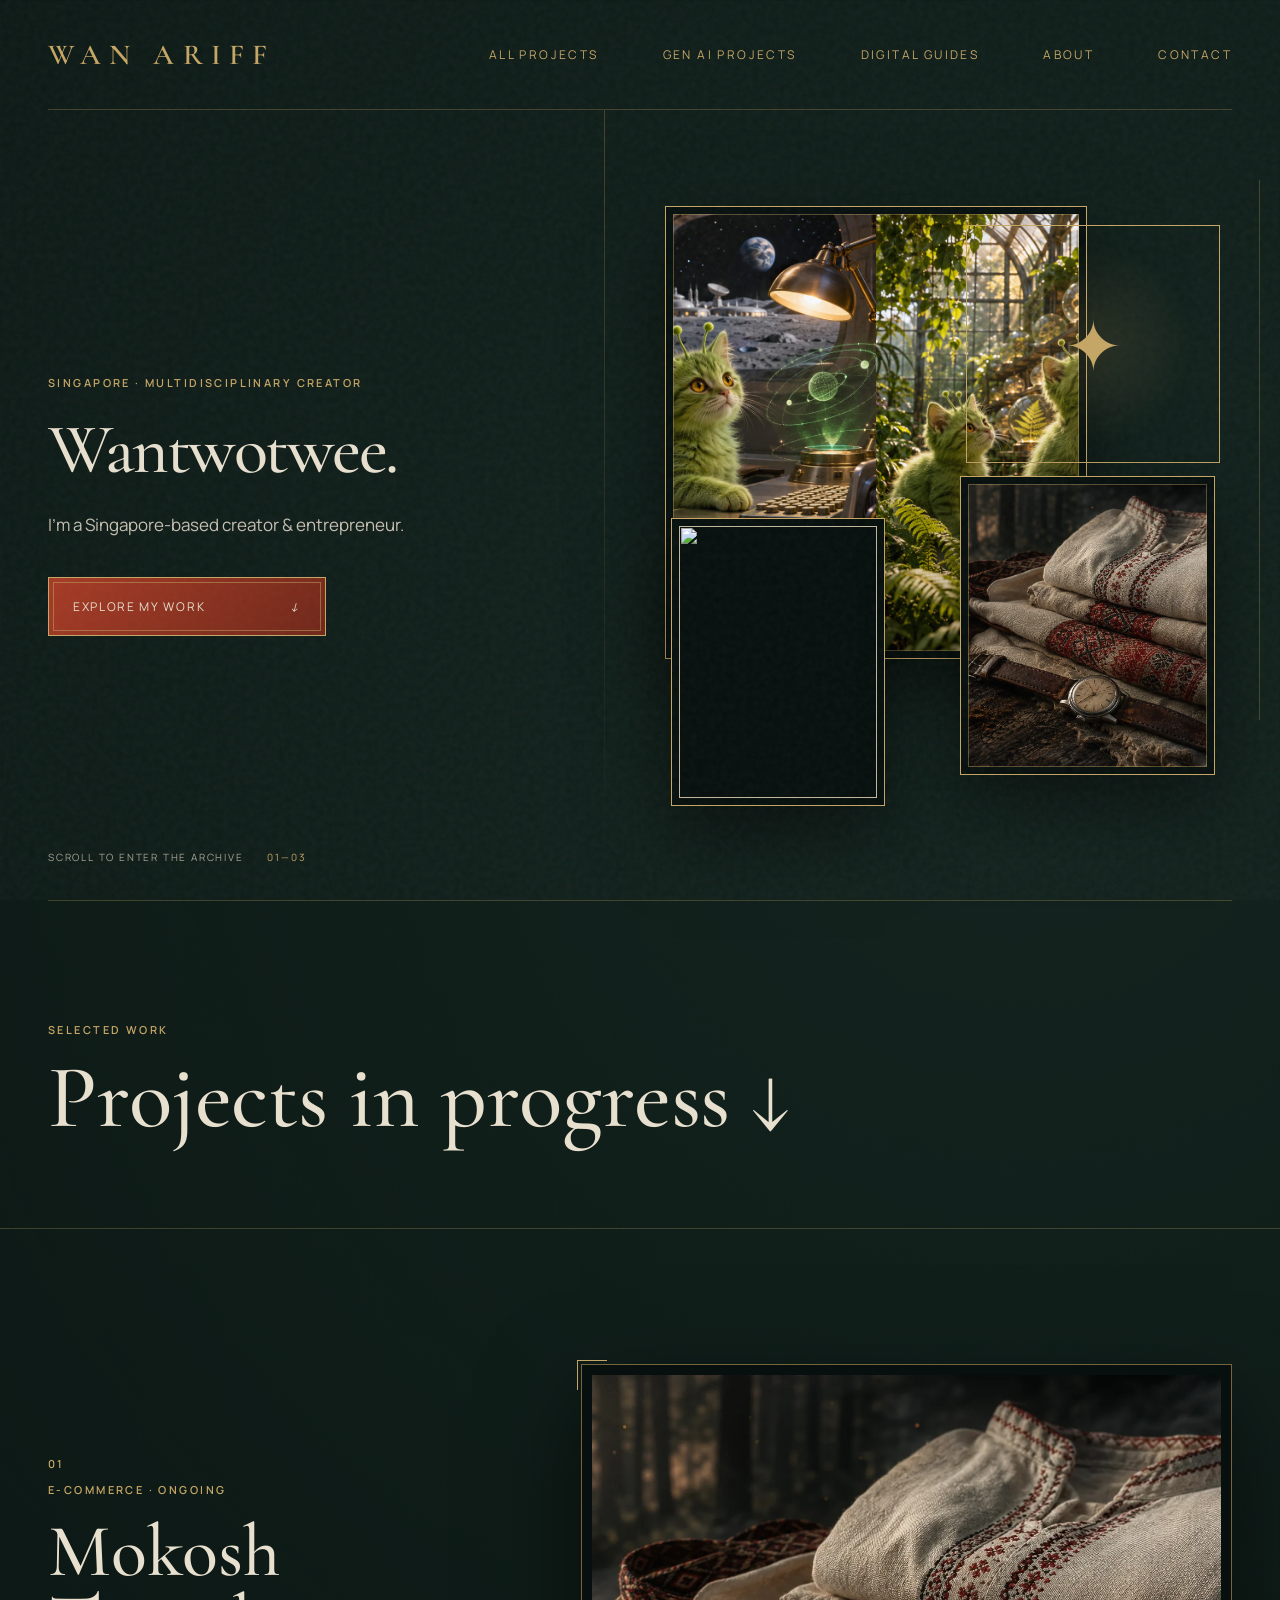
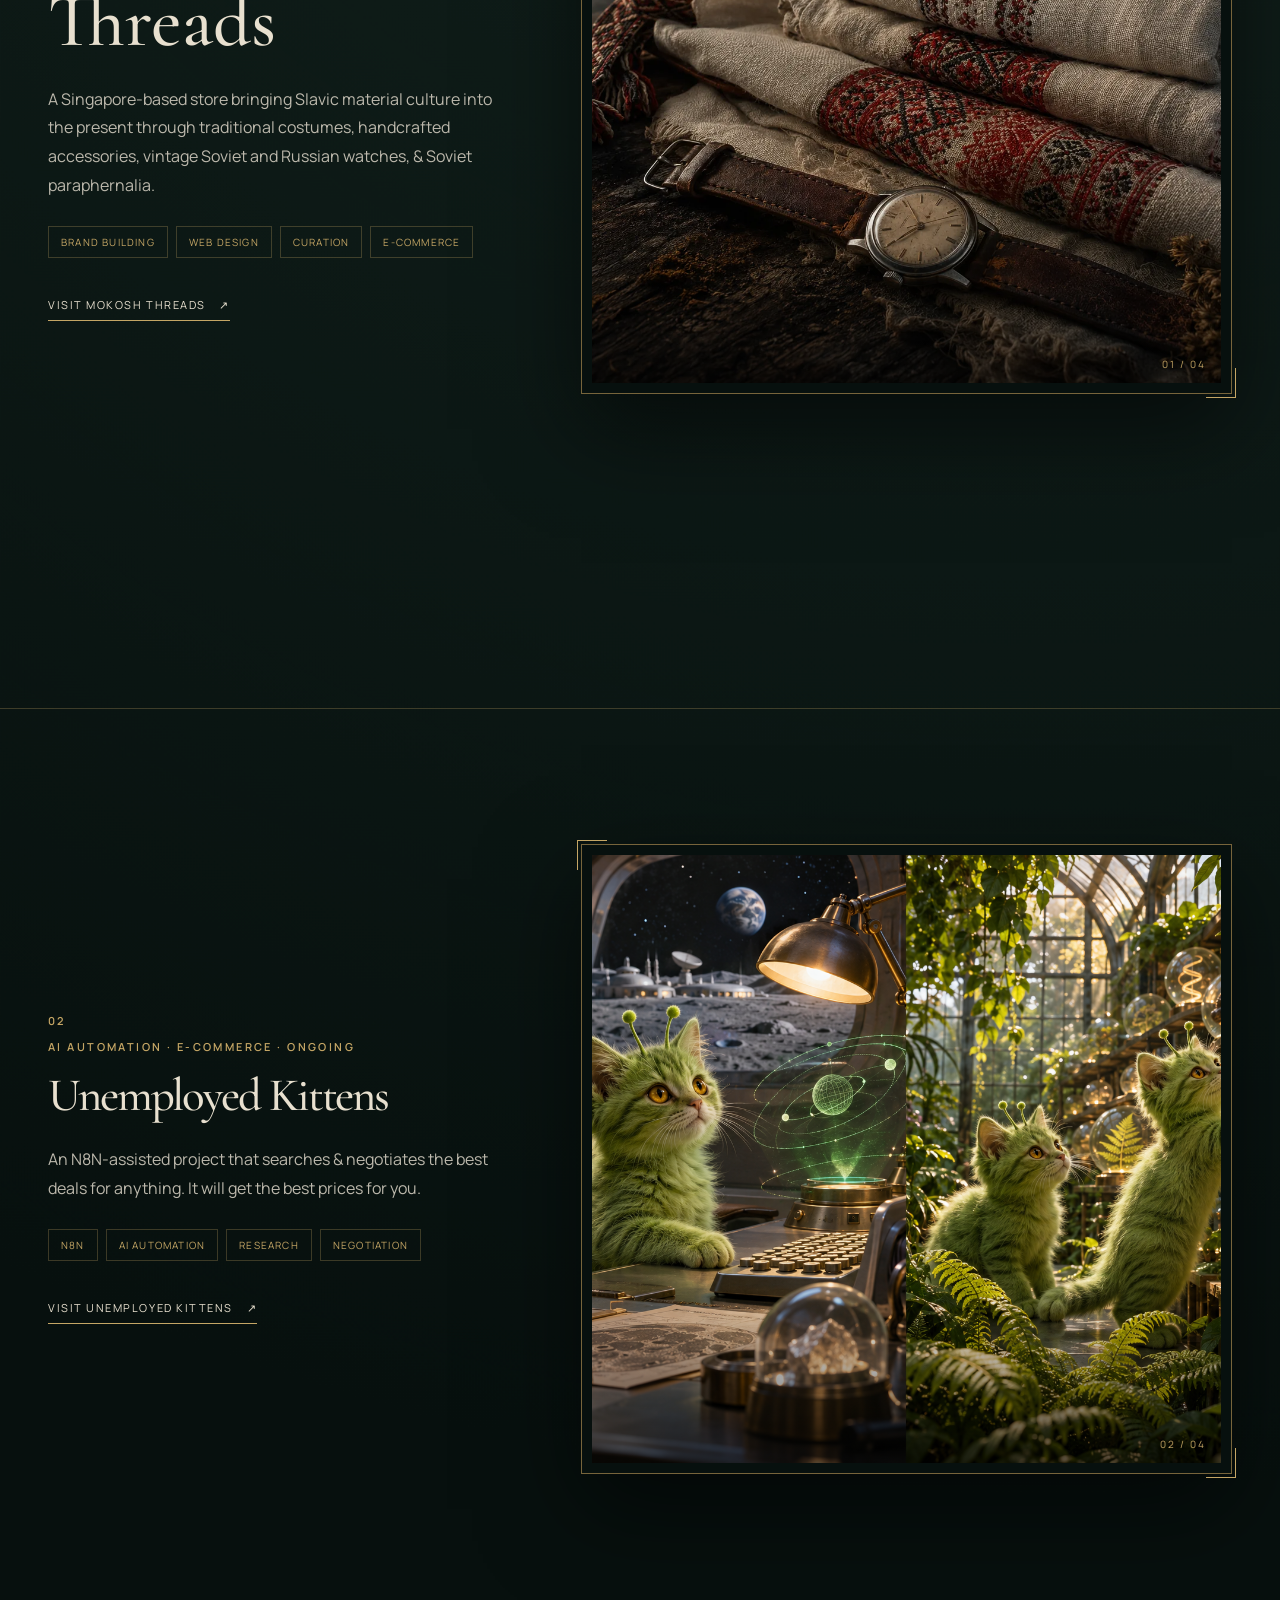
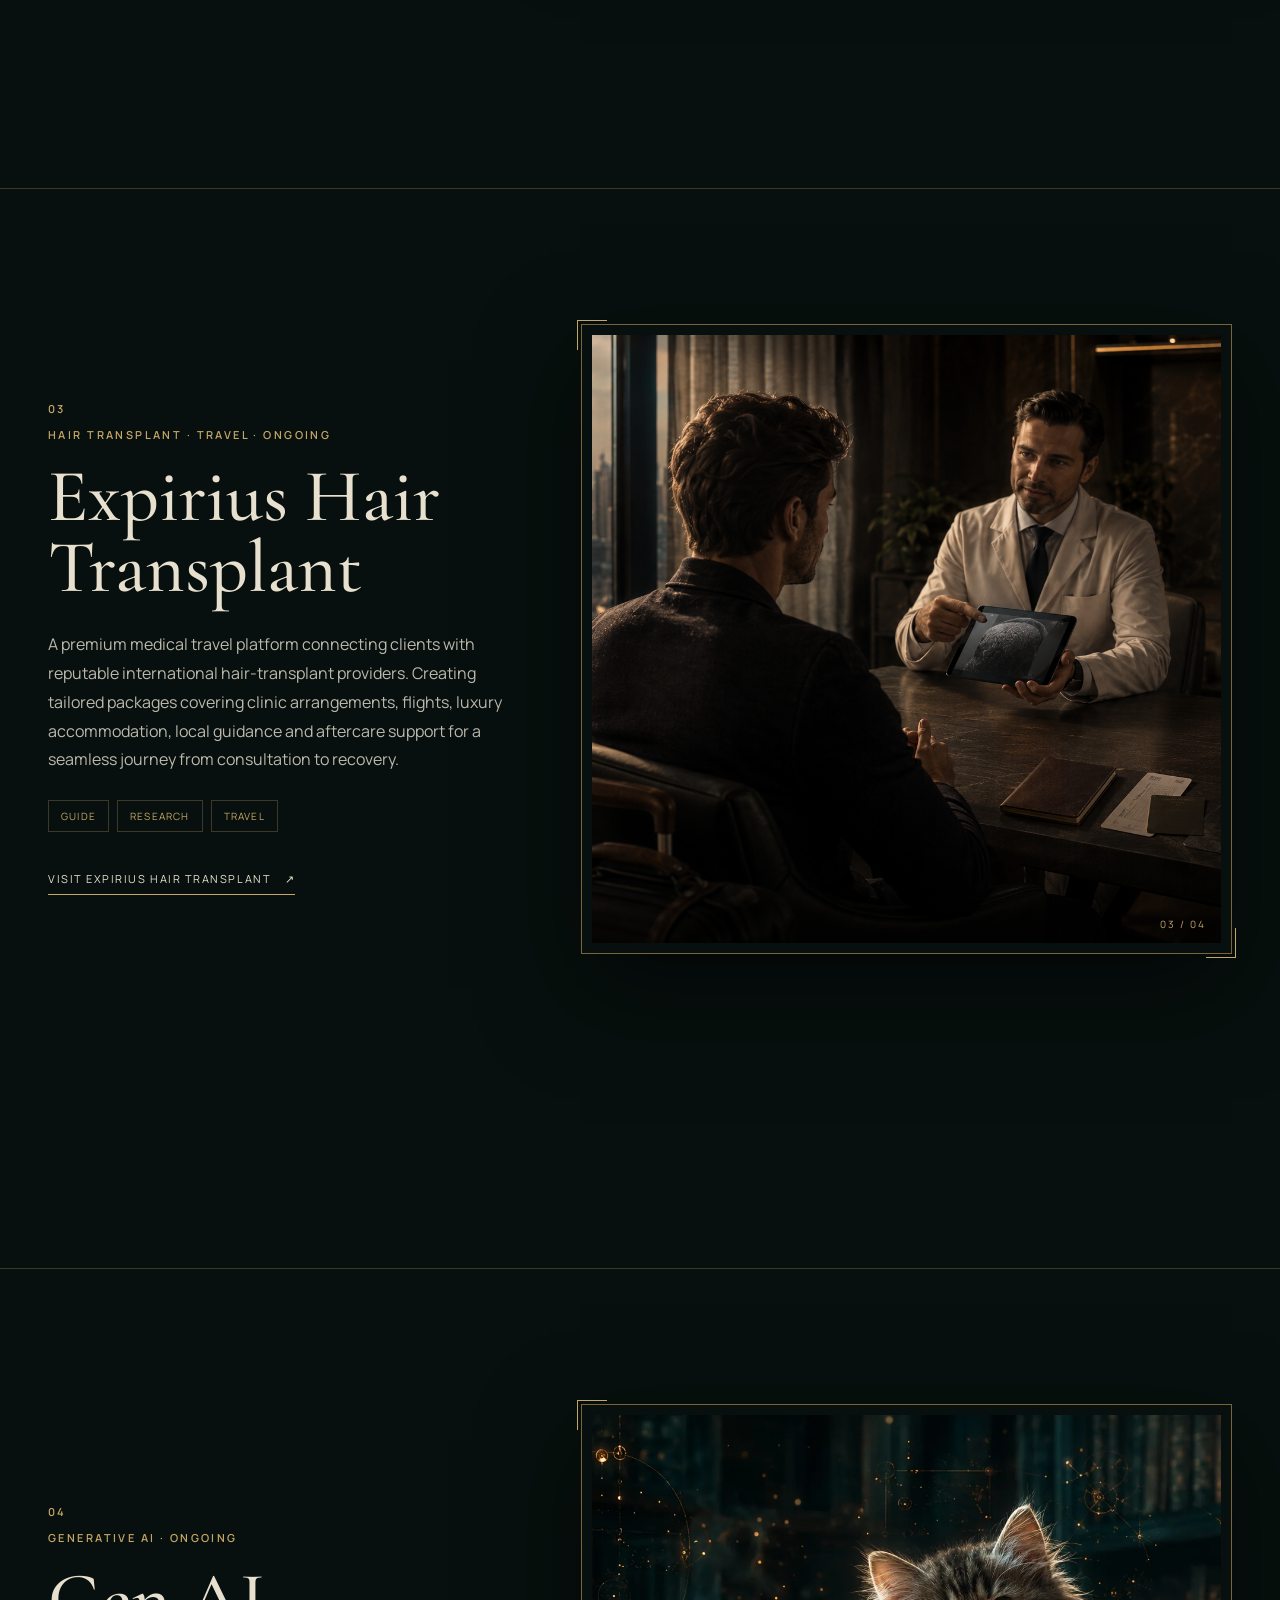
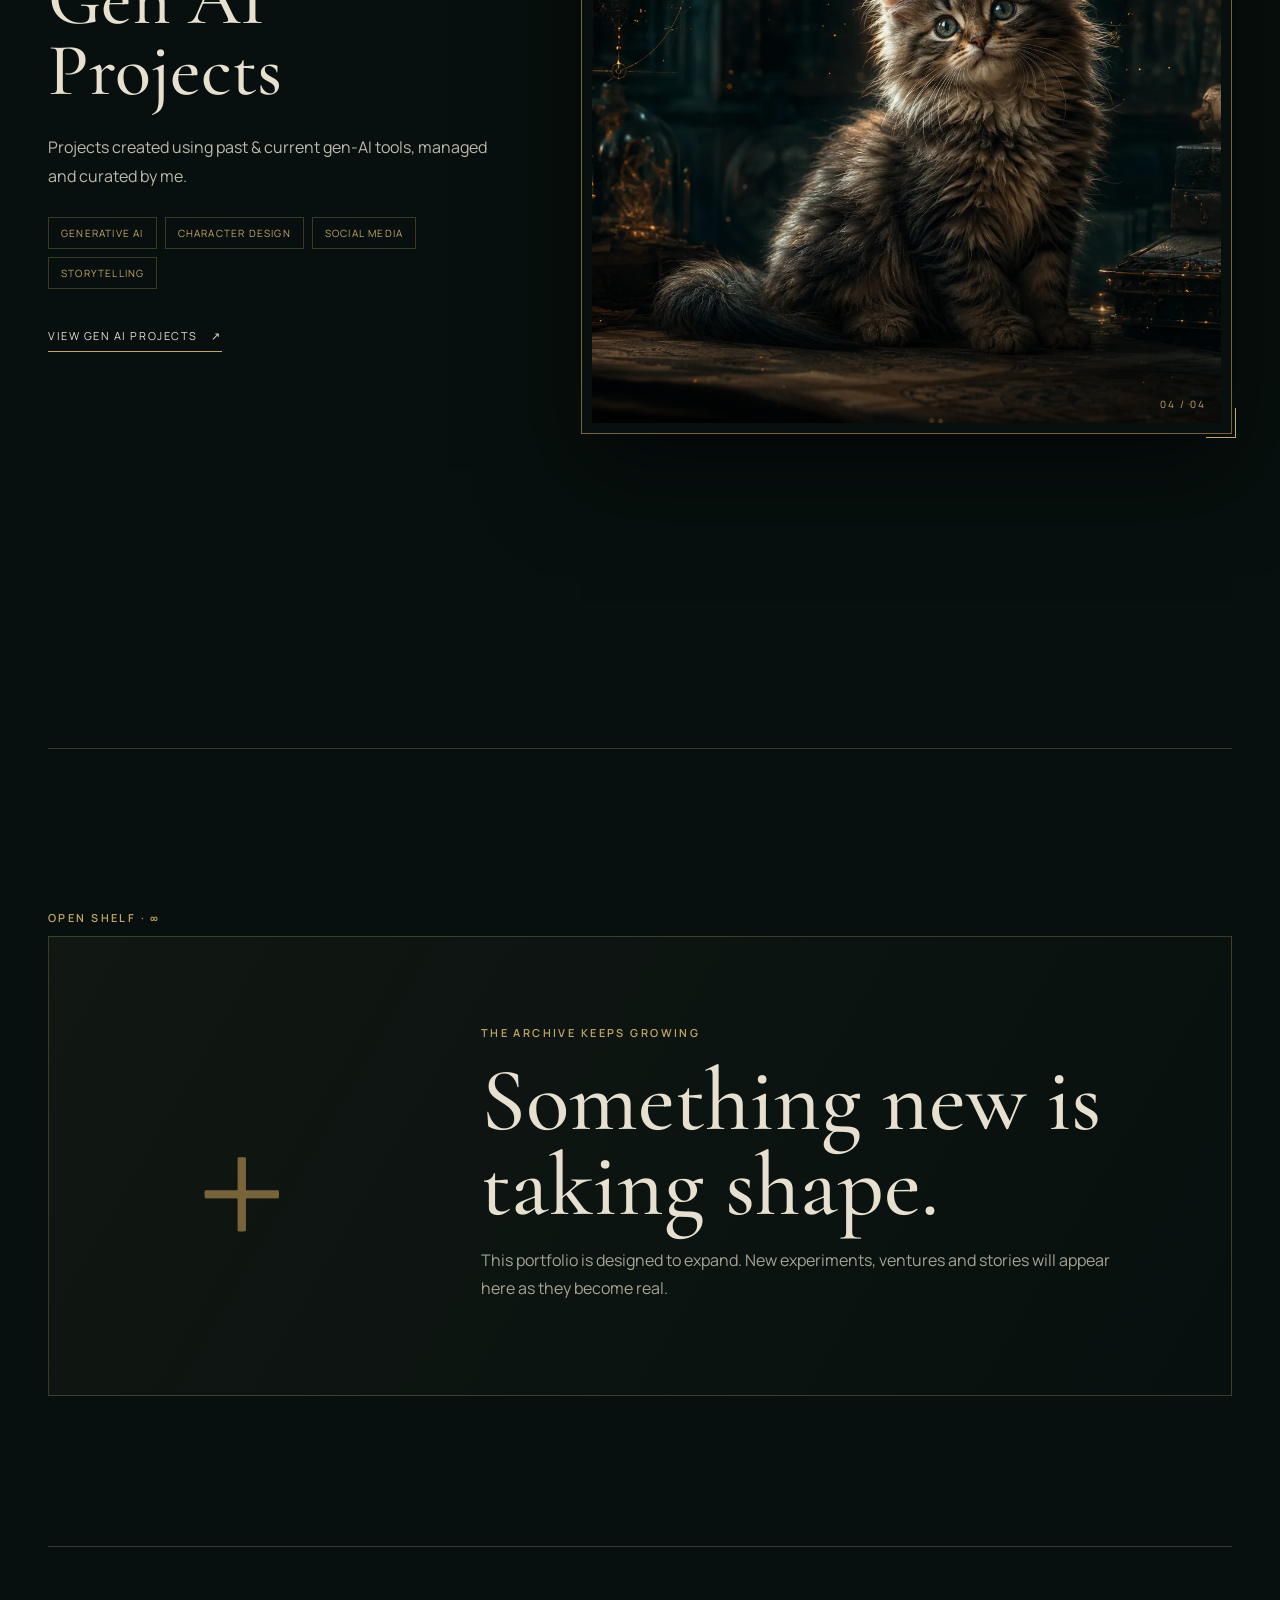
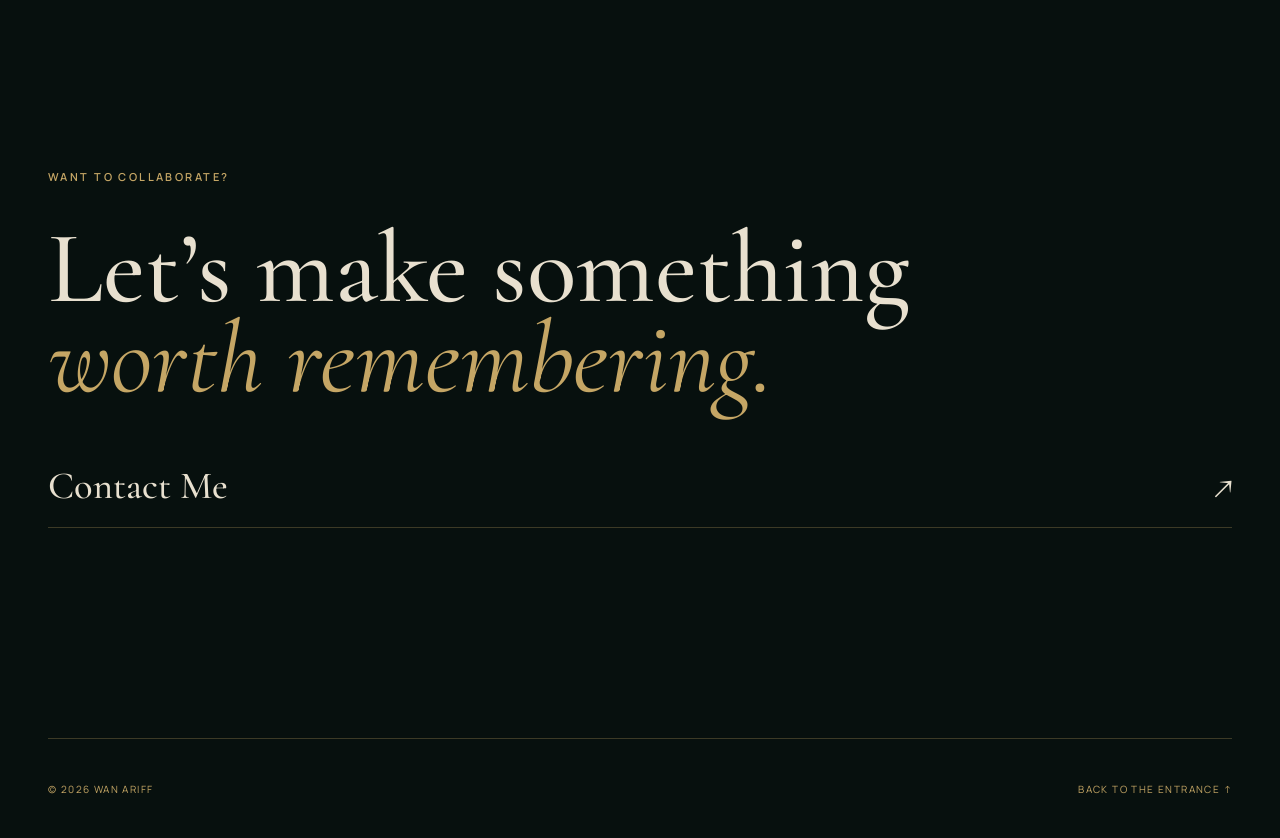
==== commit ebe8af54: "Update index.html" ====
--- a/index.html
+++ b/index.html
@@ -44,7 +44,7 @@
       <div class="hero-archive" aria-hidden="true">
         <figure class="archive-frame frame-main" data-depth=".1"><img src="assets/kitten-worlds.png" alt=""></figure>
         <figure class="archive-frame frame-kitten" data-depth=".18"><img src="assets/wanariff.jpg" alt=""></figure>
-        <figure class="archive-frame frame-myth" data-depth=".12"><img src="" alt="assets/mokosh-threads.webp"></figure>
+        <figure class="archive-frame frame-myth" data-depth=".12"><img src="assets/mokosh-threads.webp" alt=""></figure>
         <div class="archive-sigil">✦</div>
       </div>
       <p class="scroll-note">Scroll to enter the archive <span>01—03</span></p>
